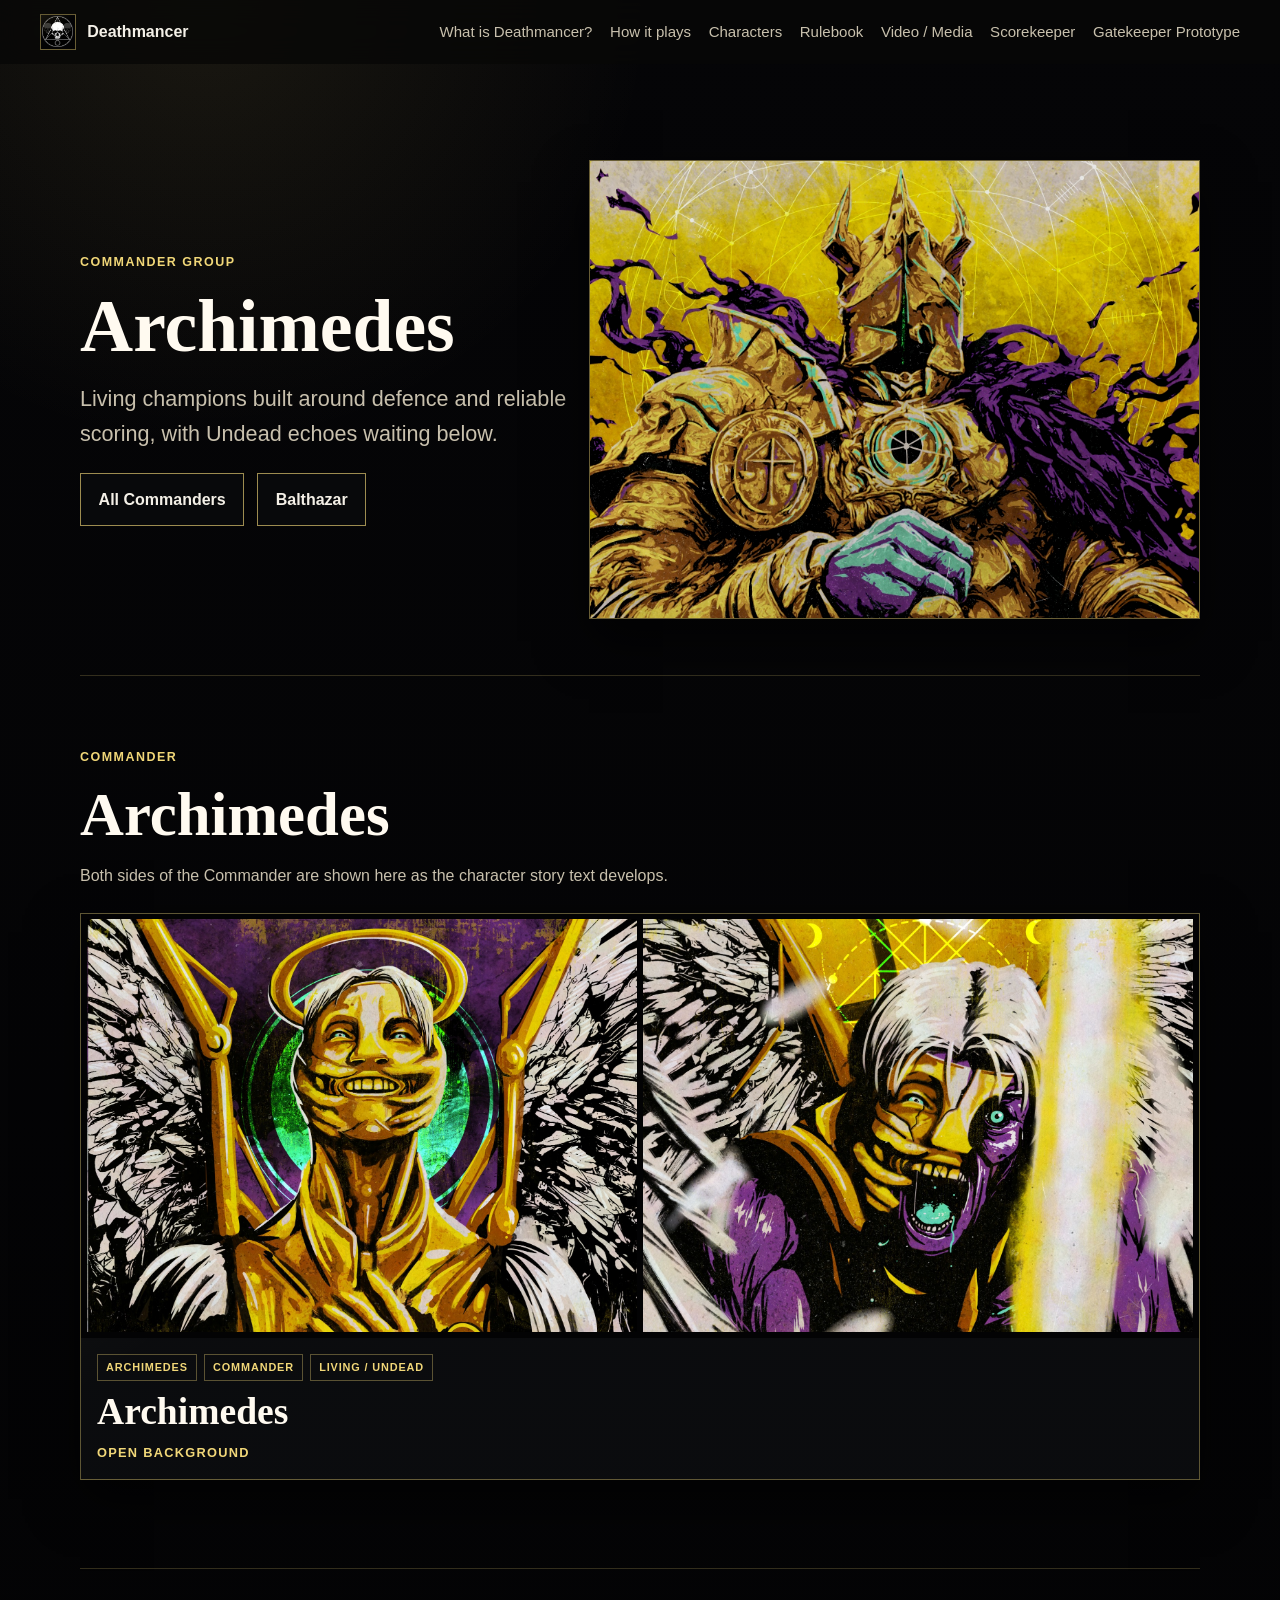
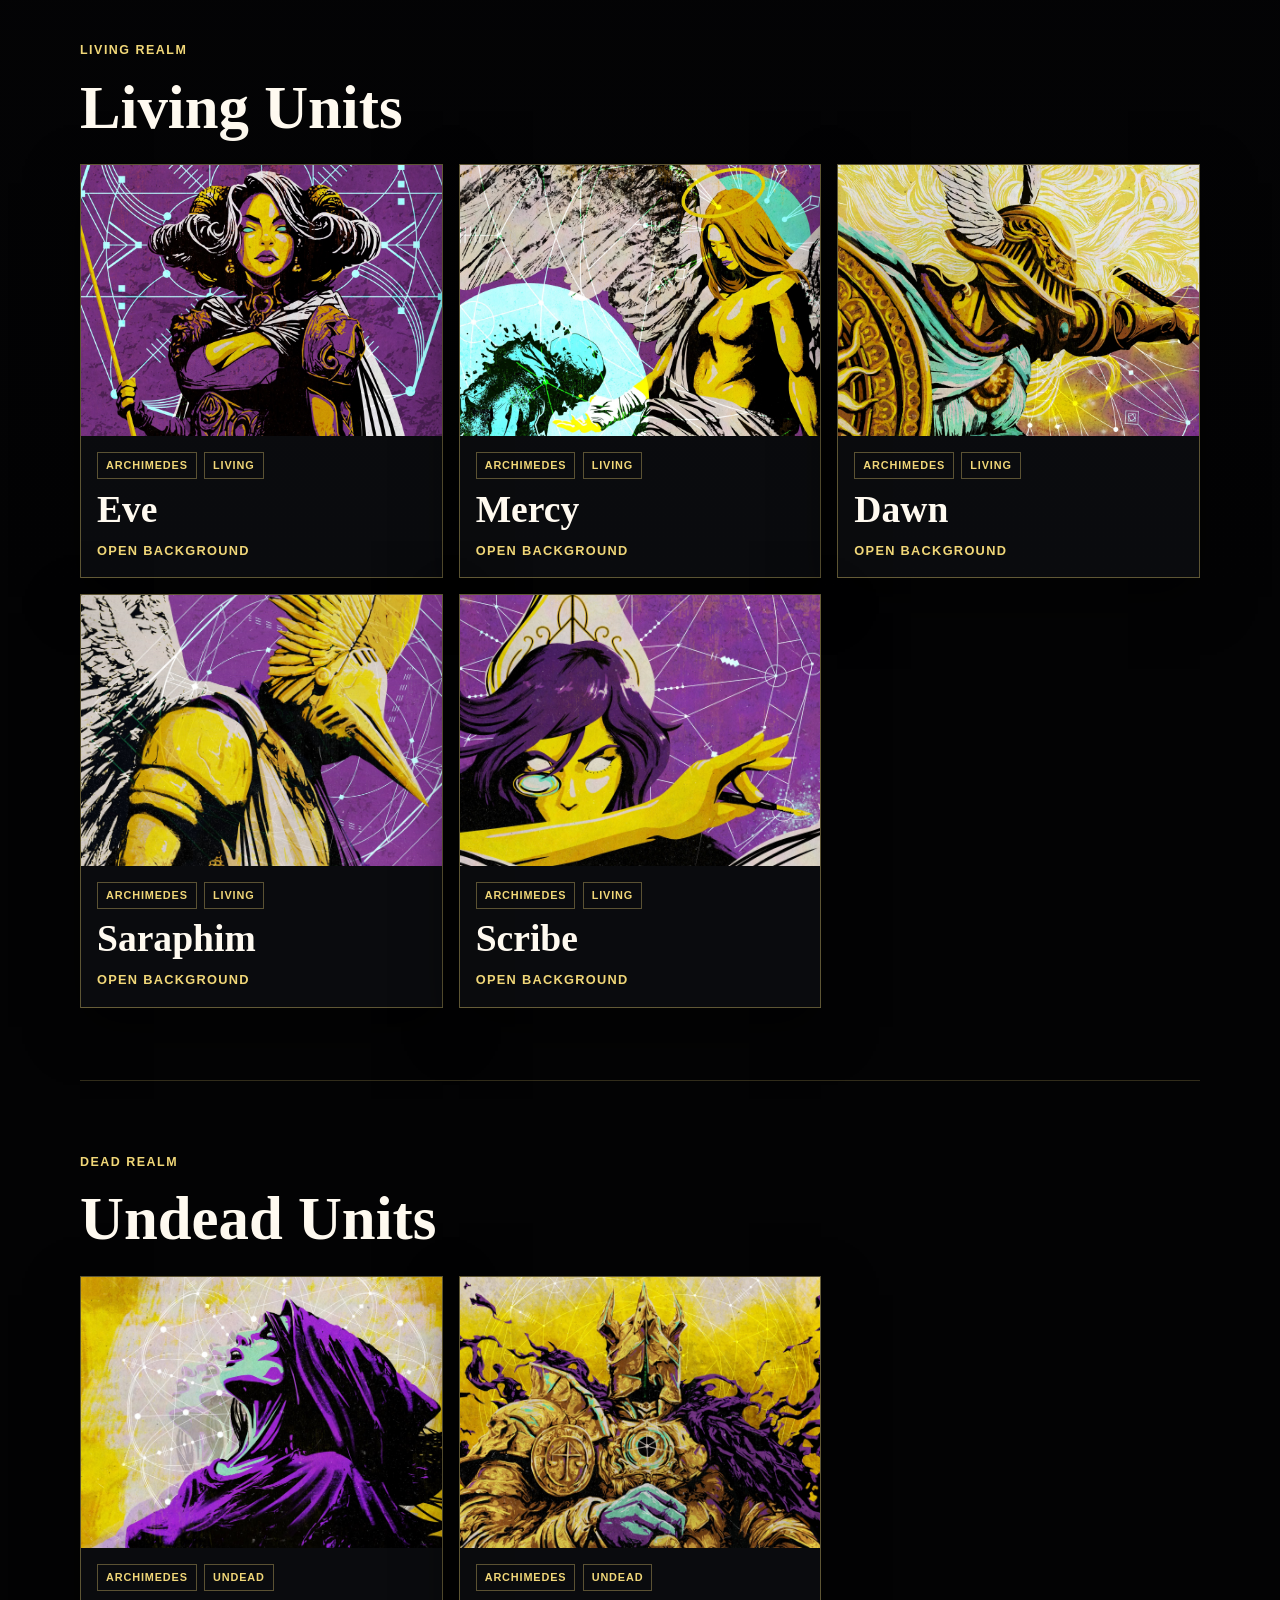
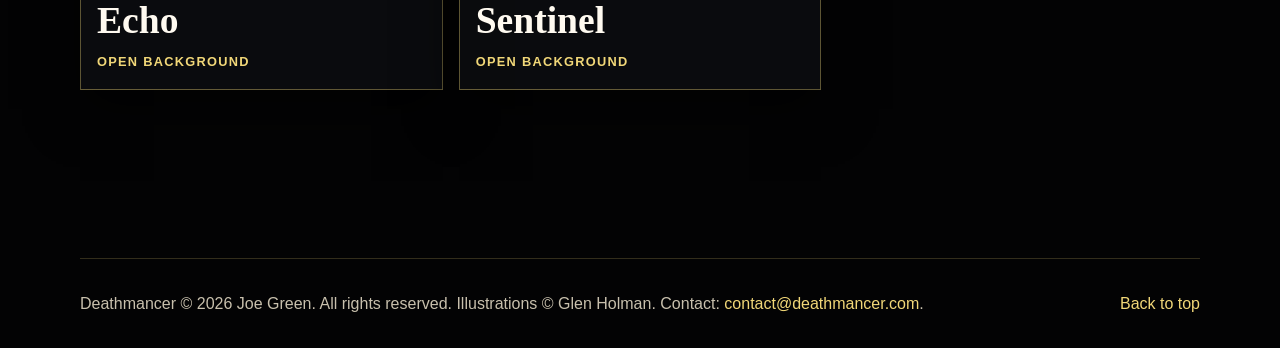
==== characters-archimedes.html @ be8bcae7 "Add v2 books media and character art" ====
<!DOCTYPE html>
<html lang="en">
<head>
  <meta charset="utf-8">
  <meta name="viewport" content="width=device-width, initial-scale=1">
  <meta
    name="description"
    content="Explore Deathmancer character artwork aligned to Archimedes, including Living and Undead units."
  >
  <title>Archimedes Characters | Deathmancer</title>
  <link rel="canonical" href="https://deathmancer.com/characters-archimedes.html">
  <link rel="icon" type="image/png" href="./assets/images/logo-icon-dark.png">
  <link rel="apple-touch-icon" href="./assets/images/logo-icon-dark.png">
  <link rel="manifest" href="./site.webmanifest">
  <meta property="og:site_name" content="Deathmancer">
  <meta property="og:title" content="Archimedes Characters | Deathmancer">
  <meta
    property="og:description"
    content="Living and Undead units aligned to Archimedes in Deathmancer."
  >
  <meta property="og:image" content="https://deathmancer.com/assets/images/characters/archimedes-living.jpg">
  <meta property="og:image:alt" content="Archimedes Living Commander artwork for Deathmancer.">
  <meta property="og:type" content="website">
  <meta property="og:url" content="https://deathmancer.com/characters-archimedes.html">
  <meta name="twitter:card" content="summary_large_image">
  <meta name="twitter:title" content="Archimedes Characters | Deathmancer">
  <meta
    name="twitter:description"
    content="Living and Undead units aligned to Archimedes in Deathmancer."
  >
  <meta name="twitter:image" content="https://deathmancer.com/assets/images/characters/archimedes-living.jpg">
  <link rel="stylesheet" href="./styles.css">
</head>
<body class="characters-page">
  <header class="site-header" data-header>
    <a class="brand" href="./index.html" aria-label="Deathmancer home">
      <span class="brand-mark" aria-hidden="true">D</span>
      <span>Deathmancer</span>
    </a>

    <button class="nav-toggle" type="button" aria-expanded="false" aria-controls="site-nav" data-nav-toggle>
      <span></span>
      <span></span>
      <span></span>
      <span class="sr-only">Toggle navigation</span>
    </button>

    <nav class="site-nav" id="site-nav" data-nav>
      <a href="./index.html#what">What is Deathmancer?</a>
      <a href="./index.html#play">How it plays</a>
      <a href="./characters.html">Characters</a>
      <a href="./index.html#rulebook">Rulebook</a>
      <a href="./how-to-play.html">Video / Media</a>
      <a href="./scorekeeper.html">Scorekeeper</a>
      <a href="./gatekeeper.html">Gatekeeper Prototype</a>
    </nav>
  </header>

  <main class="character-page" id="top">
    <section class="character-page-hero">
      <div>
        <p class="eyebrow">Commander Group</p>
        <h1>Archimedes</h1>
        <p class="hero__lede">
          Living champions built around defence and reliable scoring, with Undead echoes waiting below.
        </p>
        <div class="hero__actions">
          <a class="button button--ghost" href="./characters.html">All Commanders</a>
          <a class="button button--ghost" href="./characters-balthazar.html">Balthazar</a>
        </div>
      </div>
      <figure class="character-page-hero__media">
        <video
          src="./assets/video/sentinel-video.mp4"
          poster="./assets/images/characters/sentinel.jpg"
          autoplay
          muted
          loop
          playsinline
          aria-label="Animated Sentinel artwork."
        ></video>
      </figure>
    </section>

    <section class="character-commander" aria-labelledby="archimedes-commander-title">
      <div class="section__heading">
        <p class="eyebrow">Commander</p>
        <h2 id="archimedes-commander-title">Archimedes</h2>
        <p>Both sides of the Commander are shown here as the character story text develops.</p>
      </div>
      <button class="character-card character-card--button character-card--commander" type="button" data-character-modal data-name="Archimedes - The Virtuous / The Fallen Virtuous" data-commander="Archimedes" data-type="Commander / Living / Undead" data-unit="Archangel of the Gates / Fallen Archangel / Spirit of Last Light" data-known="Living: Steady scoring, disciplined leadership and righteous persistence. Undead: A diminished commander whose purpose continues after death." data-history="*Living:* Archimedes is not virtuous because the world is so. He is virtuous because there is great strength in his compassion, and the alternative is continually tested by the sinners and the damned. Among the high orders he is named Archangel not merely as rank, but as an office: the one sent where heaven's command must be obeyed. He stands at the Gates, the contested threshold between the Living and the Dead Realms, holding back the doctrine Balthazar has made fashionable among the dead: that every spent life can be returned in glory. To Archimedes, a life protected is not sentiment; it is strategy. A soul that remains standing can ascend to greater heights. His strength is not explosive. It accumulates through discipline, loyalty and endurance. That is why his subjects obey him resolutely. Where Balthazar conquers minds by promising that death makes power permanent, Archimedes offers something more difficult: the obligation to remain alive long enough for goodness to matter.&#10;&#10;*Undead:* Archimedes' fall is not corruption. It is evidence. When his body is taken, the office remains. What rises as the Fallen Virtuous is the remnant of faith after the commander has been broken: the last light of an extinguished Archangel still refusing to become Balthazar's conquest. His undead form is weaker, but just as troubling to Hell's forces. Balthazar teaches that death converts all things into material for the grave. Archimedes answers by dying and remaining obedient to his Lord. The undead under his command are not property, fuel or ornament. They are duty that has survived the corporeal. In the lore of his Order, his fall begins the Last Virtue: the belief that sanctity is not destroyed by loss, only stripped of its brilliance. When Archimedes stands in the Dead Realm, Heaven has not yet lost and Hell's forces will forever lie in wait." data-closing="" data-image="./assets/images/characters/archimedes-living.jpg">
        <span class="character-card__duo">
          <img src="./assets/images/characters/archimedes-living.jpg" alt="Archimedes Living Commander artwork for Deathmancer.">
          <img src="./assets/images/characters/archimedes-undead.jpg" alt="Archimedes Undead Commander artwork for Deathmancer.">
        </span>
        <span class="character-card__body">
          <span class="character-card__meta"><span>Archimedes</span><span>Commander</span><span>Living / Undead</span></span>
          <strong>Archimedes</strong>
          <span class="character-card__action">Open background</span>
        </span>
      </button>
    </section>

    <section class="character-commander" aria-labelledby="archimedes-living-title">
      <div class="section__heading">
        <p class="eyebrow">Living Realm</p>
        <h2 id="archimedes-living-title">Living Units</h2>
      </div>
      <div class="character-grid">
        <button class="character-card character-card--button" type="button" data-character-modal data-name="Eve, Hardened Maiden" data-commander="Archimedes" data-type="Living" data-unit="Champion Saint of Heaven's Forces" data-known="Reliable high attack; holy pressure without dependence on a condition." data-history="The title Hardened Maiden is often misunderstood by those outside of Heaven&#x27;s Order. It does not mean untouched by suffering. It means suffering has not successfully claimed ownership of her and never will. Before Heaven, Eve was a simple and courageous woman, born to a time before the respect of the fairer sex was a given. In that time, she spent countless years protecting young girls from all manners of harm, offering them a life in silence, whilst defending others from similar fates. Now as the Champion of Heaven&#x27;s forces, she has again seen prayers unanswered; good Souls slain and promises buried beneath evil actions. In all this, her faith has survived and is rewarded in kind. She carries no elaborate miracle into battle dissimilar to many of her holy allies. She is simply armed and unbroken. Her strength is as resolute as her faith in the goodness of all Souls. She was granted the title of Silent Saint, as she works in the background without desire or wavering in her duties." data-closing="" data-image="./assets/images/characters/eve.jpg">
          <img src="./assets/images/characters/eve.jpg" alt="Eve character artwork for Deathmancer.">
          <span class="character-card__body">
            <span class="character-card__meta"><span>Archimedes</span><span>Living</span></span>
            <strong>Eve</strong>
            <span class="character-card__action">Open background</span>
          </span>
        </button>

        <button class="character-card character-card--button" type="button" data-character-modal data-name="Mercy, The Last Hand" data-commander="Archimedes" data-type="Living" data-unit="Angel of Final Intervention" data-known="Healing a wounded ally at the moment collapse seems certain." data-history="Mercy is the hand placed between a soul and the consequence that would end it: not pardon, but intervention. She exists for the moment after courage has been exhausted, before the body gives way. Among Archimedes&#x27; angels she is revered, because Mercy arrives to make suffering meaningful and to make survival possible. Yet her gift is also a burden. A hero restored by Mercy may be the reason the line holds and so they must persist, but without having erased the wound. She leaves the memory of it. In Balthazar&#x27;s theology, injured things are opportunities. In Mercy&#x27;s hands, they are responsibilities returned to the Living." data-closing="" data-image="./assets/images/characters/mercy.jpg">
          <img src="./assets/images/characters/mercy.jpg" alt="Mercy character artwork for Deathmancer.">
          <span class="character-card__body">
            <span class="character-card__meta"><span>Archimedes</span><span>Living</span></span>
            <strong>Mercy</strong>
            <span class="character-card__action">Open background</span>
          </span>
        </button>

        <button class="character-card character-card--button" type="button" data-character-modal data-name="Dawn, Merciful Light" data-commander="Archimedes" data-type="Living" data-unit="Angel of Communal Renewal" data-known="Healing the Living Realm broadly rather than saving one soul alone." data-history="Dawn is what arrives after a night that expected to become law. She does not heal like Mercy. Mercy reaches for the individual at the edge of death; Dawn restores the field, the formation, the community of the living. Her light spreads across the wounded rather than choosing the most dramatic injury. That makes her quiet, but essential. Armies do not survive by miracles alone. They survive because many small wounds are prevented from becoming a single collapse. Against Balthazar's host, Dawn is most hated when Wailer has already rung. The cry wounds all, and Dawn answers all. It is not theatrical. It is organisational grace: the repair of a line before panic can make it doctrine. Dawn's mercy is broad enough to look ordinary, which is why Hell resents it. Ordinary repair is how the Living Realm refuses to become a graveyard." data-closing="" data-image="./assets/images/characters/dawn.jpg">
          <img src="./assets/images/characters/dawn.jpg" alt="Dawn character artwork for Deathmancer.">
          <span class="character-card__body">
            <span class="character-card__meta"><span>Archimedes</span><span>Living</span></span>
            <strong>Dawn</strong>
            <span class="character-card__action">Open background</span>
          </span>
        </button>

        <button class="character-card character-card--button" type="button" data-character-modal data-name="Saraphim, The Guard" data-commander="Archimedes" data-type="Living" data-unit="Seraphic Gate Guard" data-known="High Soul and sturdy defence; silence and vigilance." data-history="Saraphim has always been of the opinion that speech would be a waste of his time and strength. For that reason, he chooses to be mute and is often therefore misunderstood as threatening. He is a Seraphim Guard stationed where the Living Realm is most likely to break. His silence is however not emptiness. It is discipline. The Gates do not argue with those who assault it. By his appointment, they remain closed to all those the Gatekeeper deems unworthy. His high constitution makes him nigh impossible to remove. Saraphim is the embodiment of defense and dominating size. His presence tells the enemy that entry will not be granted irrespective of how loudly they arrive. In the Silent Saints, he is the stillness that unsettles the Hellish forces most - who are typically &#x27;noisy&#x27;. Saraphim offers refusal without drama." data-closing="" data-image="./assets/images/characters/saraphim.jpg">
          <img src="./assets/images/characters/saraphim.jpg" alt="Saraphim character artwork for Deathmancer.">
          <span class="character-card__body">
            <span class="character-card__meta"><span>Archimedes</span><span>Living</span></span>
            <strong>Saraphim</strong>
            <span class="character-card__action">Open background</span>
          </span>
        </button>

        <button class="character-card character-card--button" type="button" data-character-modal data-name="Scribe, Record Keeper" data-commander="Archimedes" data-type="Living" data-unit="Angelic Archivist" data-known="Card draw has never proven to be bad thing. She draws the answers needed to see the win." data-history="Scribe records more than the past. She records all possible futures. In the court of Archimedes, memory and prophecy share a desk, and Scribe is entrusted with both. She writes the names of the Living before they are lost, the sins of the dead before they are excused and the unchosen paths before fear closes them. Her book is not a history, it is an anthology against inevitability. Belial seeks such things with desire and contempt, as he discards those of no use to him. Scribe sees the good in all things, as she creates a new opportunity for each future. When she enters the Living Realm, she does not win by any force. She draws the right strategy for Archimedes, keeping one step ahead of the Hellish forces." data-closing="" data-image="./assets/images/characters/scribe.jpg">
          <img src="./assets/images/characters/scribe.jpg" alt="Scribe character artwork for Deathmancer.">
          <span class="character-card__body">
            <span class="character-card__meta"><span>Archimedes</span><span>Living</span></span>
            <strong>Scribe</strong>
            <span class="character-card__action">Open background</span>
          </span>
        </button>
      </div>
    </section>

    <section class="character-commander" aria-labelledby="archimedes-undead-title">
      <div class="section__heading">
        <p class="eyebrow">Dead Realm</p>
        <h2 id="archimedes-undead-title">Undead Units</h2>
      </div>
      <div class="character-grid">
        <button class="character-card character-card--button" type="button" data-character-modal data-name="Echo, Spirit of Realms" data-commander="Archimedes" data-type="Undead" data-unit="Spirit of Reflection" data-known="Copying *any* Undead ability in play (any number of times...)." data-history="Echo is the memory left behind when power has spoken. It belongs neither wholly to the Living Realm nor the Dead. Instead, it occupies the threshold where actions leave imprints: a judgement made, a wound opened, a demon summoned, a grace invoked. Echo does not originate power. It remembers it accurately enough to make it happen again. That makes it dangerous in a way Hell dislikes. Balthazar&#x27;s strongest tools can become part of Archimedes&#x27; answer. A demonic ability, once revealed, is no longer owned entirely by the demon who used it. The world has heard it. The realms have recorded it. Echo can call it back. In the Order, Echo is treated with reverence and caution. Memory is sacred, but it is not safe." data-closing="" data-image="./assets/images/characters/echo.jpg">
          <img src="./assets/images/characters/echo.jpg" alt="Echo character artwork for Deathmancer.">
          <span class="character-card__body">
            <span class="character-card__meta"><span>Archimedes</span><span>Undead</span></span>
            <strong>Echo</strong>
            <span class="character-card__action">Open background</span>
          </span>
        </button>

        <button class="character-card character-card--button" type="button" data-character-modal data-name="Sentinel, Watchful Diviner" data-commander="Archimedes" data-type="Undead" data-unit="Guardian Spirit of Foresight" data-known="Repeatable prevention of major damage can allow Archimedes to maintain his tempo." data-history="Sentinel is always the first of Archimedes&#x27; Undead forces to answer. He is not raised. He reports. Sentinel was a guardian in life and remains one in death, bound by honour as he foretells that which is yet to come. He will forever act in defiance of that which he sees as dishonourable. His protection is decisive. In Archimedes&#x27; Order, a single preserved life can hold the line and protect his healers such as Dawn before she restores the field at large. He is most commonly keeping Lumina, his friend in the afterlife, standing long enough to strike with deadly precision. Sentinel proves that duty can survive exploitation by Hell&#x27;s forces." data-closing="" data-image="./assets/images/characters/sentinel.jpg">
          <img src="./assets/images/characters/sentinel.jpg" alt="Sentinel character artwork for Deathmancer.">
          <span class="character-card__body">
            <span class="character-card__meta"><span>Archimedes</span><span>Undead</span></span>
            <strong>Sentinel</strong>
            <span class="character-card__action">Open background</span>
          </span>
        </button>
      </div>
    </section>
  </main>

  <dialog class="character-modal" data-character-dialog aria-labelledby="character-dialog-title">
    <button class="character-modal__close" type="button" aria-label="Close character background" data-character-close>&times;</button>
    <div class="character-modal__layout">
      <img data-character-image src="./assets/images/card-placeholder-living.svg" alt="">
      <div class="character-modal__copy">
        <div class="character-card__meta">
          <span data-character-commander></span>
          <span data-character-type></span>
        </div>
        <h2 id="character-dialog-title" data-character-title></h2>
        <div class="character-modal__unit" data-character-unit-panel>
          <span>Unit Role</span>
          <p data-character-unit></p>
        </div>
        <p><strong>Known for:</strong> <span data-character-known></span></p>
        <p><strong>History:</strong></p>
        <p data-character-history></p>
        <p data-character-closing></p>
      </div>
    </div>
  </dialog>

  <footer class="site-footer">
    <p>Deathmancer &copy; 2026 Joe Green. All rights reserved. Illustrations &copy; Glen Holman. Contact: <a href="mailto:contact@deathmancer.com">contact@deathmancer.com</a>.</p>
    <a href="#top">Back to top</a>
  </footer>

  <script src="./script.js"></script>
</body>
</html>
---- styles.css ----
:root {
  --bg: #030304;
  --bg-soft: #08090b;
  --panel: #0c0d10;
  --panel-strong: #121317;
  --text: #f4f0e7;
  --muted: #c8c0ad;
  --faint: #898270;
  --gold: #d4ad45;
  --gold-bright: #f1d778;
  --line: rgba(241, 215, 120, 0.42);
  --shadow: rgba(0, 0, 0, 0.62);
  --max-width: 1120px;
}

* {
  box-sizing: border-box;
}

html {
  scroll-behavior: smooth;
}

body {
  margin: 0;
  background:
    radial-gradient(circle at 16% 0%, rgba(241, 215, 120, 0.09), transparent 28rem),
    linear-gradient(180deg, #050507 0%, var(--bg) 62%);
  color: var(--text);
  font-family: "Segoe UI", Roboto, Arial, sans-serif;
  line-height: 1.6;
}

body.nav-open {
  overflow: hidden;
}

img {
  display: block;
  max-width: 100%;
}

a {
  color: inherit;
}

code {
  color: var(--gold-bright);
}

.sr-only {
  position: absolute;
  width: 1px;
  height: 1px;
  padding: 0;
  margin: -1px;
  overflow: hidden;
  clip: rect(0, 0, 0, 0);
  white-space: nowrap;
  border: 0;
}

.site-header {
  position: sticky;
  top: 0;
  z-index: 20;
  display: flex;
  align-items: center;
  justify-content: space-between;
  gap: 1rem;
  padding: 0.85rem clamp(1rem, 4vw, 2.5rem);
  border-bottom: 1px solid transparent;
  background: rgba(8, 8, 7, 0.82);
  backdrop-filter: blur(14px);
  transition: border-color 180ms ease, background-color 180ms ease;
}

.site-header.is-scrolled {
  border-bottom-color: rgba(241, 215, 120, 0.24);
  background: rgba(8, 8, 7, 0.95);
}

.brand {
  display: inline-flex;
  align-items: center;
  gap: 0.7rem;
  color: var(--text);
  font-weight: 700;
  letter-spacing: 0;
  text-decoration: none;
}

.brand-mark {
  display: grid;
  width: 2.25rem;
  height: 2.25rem;
  place-items: center;
  border: 1px solid var(--line);
  background:
    linear-gradient(145deg, rgba(241, 215, 120, 0.08), transparent 44%),
    #030304 url("./assets/images/logo-icon-dark.png") center / 92% no-repeat;
  color: var(--gold-bright);
  font-family: Georgia, serif;
  font-size: 0;
}

.nav-toggle {
  display: inline-grid;
  width: 2.75rem;
  height: 2.75rem;
  place-content: center;
  gap: 0.28rem;
  border: 1px solid var(--line);
  background: rgba(12, 13, 16, 0.94);
  color: var(--text);
  cursor: pointer;
}

.nav-toggle span:not(.sr-only) {
  display: block;
  width: 1.1rem;
  height: 2px;
  background: var(--gold-bright);
}

.site-nav {
  position: fixed;
  inset: 4.45rem 1rem auto;
  display: none;
  padding: 1rem;
  border: 1px solid var(--line);
  background: rgba(8, 9, 11, 0.98);
  box-shadow: 0 1.5rem 3rem var(--shadow);
}

.site-nav.is-open {
  display: grid;
}

.site-nav a {
  padding: 0.75rem 0;
  color: var(--muted);
  text-decoration: none;
}

.site-nav a:hover,
.site-nav a:focus-visible {
  color: var(--gold-bright);
}

.hero,
.section,
.site-footer {
  width: min(100% - 2rem, var(--max-width));
  margin-inline: auto;
}

.hero {
  display: grid;
  gap: 1.75rem;
  min-height: calc(100svh - 8rem);
  align-items: center;
  padding: clamp(2rem, 6vw, 4.5rem) 0 2rem;
}

.hero--feature {
  min-height: auto;
  align-items: start;
  justify-items: center;
  padding-top: clamp(1.2rem, 4vw, 3rem);
}

.hero__content {
  max-width: 43rem;
}

.hero--feature .hero__content {
  max-width: 48rem;
  margin-inline: auto;
  text-align: center;
}

.hero--feature .hero__actions {
  justify-content: center;
}

.hero--feature .stat-strip {
  margin-inline: auto;
}

.eyebrow {
  margin: 0 0 0.85rem;
  color: var(--gold-bright);
  font-size: 0.78rem;
  font-weight: 700;
  letter-spacing: 0.12em;
  text-transform: uppercase;
}

h1,
h2,
h3,
p {
  margin-top: 0;
}

h1,
h2,
h3 {
  color: #fffaf0;
  font-family: Georgia, "Times New Roman", serif;
  font-weight: 700;
  line-height: 1.08;
}

h1 {
  max-width: 43rem;
  margin-bottom: 1rem;
  font-size: clamp(2.55rem, 8vw, 4.6rem);
}

h2 {
  margin-bottom: 1rem;
  font-size: clamp(2rem, 9vw, 3.8rem);
}

h3 {
  margin-bottom: 0.55rem;
  font-size: 1.35rem;
}

p {
  color: var(--muted);
}

.hero__lede {
  max-width: 42rem;
  font-size: clamp(1.08rem, 3vw, 1.35rem);
}

.hero__actions,
.rulebook,
.scorekeeper-callout {
  display: flex;
  flex-wrap: wrap;
  gap: 0.8rem;
  align-items: center;
}

.button {
  appearance: none;
  display: inline-flex;
  min-height: 3rem;
  align-items: center;
  justify-content: center;
  padding: 0.8rem 1.1rem;
  border: 1px solid var(--line);
  background: rgba(3, 3, 4, 0.94);
  color: var(--text);
  cursor: pointer;
  font-weight: 700;
  text-decoration: none;
  transition: border-color 180ms ease, background-color 180ms ease, color 180ms ease;
}

.button--primary {
  border-color: rgba(241, 215, 120, 0.86);
  background: var(--gold);
  color: #050506;
}

.button--primary:hover,
.button--primary:focus-visible {
  background: var(--gold-bright);
}

.button--ghost:hover,
.button--ghost:focus-visible {
  border-color: var(--gold-bright);
  background: rgba(241, 215, 120, 0.12);
  color: var(--gold-bright);
}

.button--ghost {
  border-color: rgba(241, 215, 120, 0.64);
  background: #08090b;
  color: #f4f0e7;
}

.button:disabled {
  border-color: rgba(200, 192, 173, 0.28);
  background: rgba(12, 13, 16, 0.55);
  color: rgba(200, 192, 173, 0.48);
  cursor: not-allowed;
}

.hero__art {
  position: relative;
  overflow: hidden;
  border: 1px solid var(--line);
  background: #050506;
  box-shadow: 0 1.5rem 4rem var(--shadow);
}

.hero__art img,
.hero__art video {
  width: 100%;
  min-height: 18rem;
  max-height: 24rem;
  object-fit: cover;
}

.hero__art img {
  filter: grayscale(0.42) saturate(0.52) contrast(1.18) brightness(0.5);
}

.hero__art video {
  display: block;
  filter: saturate(0.96) contrast(1.04) brightness(0.92);
}

.hero__art--feature {
  width: 100%;
  max-width: 58rem;
  margin-inline: auto;
}

.hero__art--feature img {
  min-height: 17rem;
  max-height: 34rem;
  aspect-ratio: 16 / 9;
  object-position: center center;
  filter: none;
}

.hero__art::after {
  position: absolute;
  inset: 0;
  content: "";
  background:
    linear-gradient(90deg, rgba(3, 3, 4, 0.36), transparent 48%),
    linear-gradient(0deg, rgba(3, 3, 4, 0.78), transparent 50%);
  pointer-events: none;
}

.hero__art--feature::after {
  background:
    linear-gradient(0deg, rgba(3, 3, 4, 0.34), transparent 48%),
    linear-gradient(90deg, rgba(3, 3, 4, 0.24), transparent 48%);
}

.hero__art figcaption {
  position: absolute;
  right: 1rem;
  bottom: 0.8rem;
  z-index: 1;
  margin: 0;
  color: var(--gold-bright);
  font-size: 0.78rem;
  font-weight: 800;
  letter-spacing: 0.12em;
  text-transform: uppercase;
}

.stat-strip {
  display: grid;
  grid-template-columns: repeat(3, minmax(0, 1fr));
  gap: 0.7rem;
  max-width: 34rem;
  margin: 1.35rem 0 0;
}

.stat-strip div {
  padding: 0.8rem;
  border: 1px solid rgba(241, 215, 120, 0.28);
  background: rgba(12, 13, 16, 0.72);
}

.stat-strip dt {
  color: var(--faint);
  font-size: 0.76rem;
  font-weight: 800;
  letter-spacing: 0.1em;
  text-transform: uppercase;
}

.stat-strip dd {
  margin: 0.2rem 0 0;
  color: var(--text);
  font-weight: 800;
}

.section {
  padding: clamp(3rem, 9vw, 6rem) 0;
  border-top: 1px solid rgba(241, 215, 120, 0.2);
}

.section__heading {
  max-width: 46rem;
  margin-bottom: 1.5rem;
}

.section--intro > p {
  max-width: 52rem;
  font-size: 1.12rem;
}

.feature-grid,
.gallery-grid {
  display: grid;
  gap: 1rem;
}

.feature-card,
.commander-list article,
.gallery-grid figure,
.video-card {
  border: 1px solid rgba(241, 215, 120, 0.28);
  background: rgba(12, 13, 16, 0.78);
}

.feature-card {
  padding: 1.25rem;
}

.feature-card__number {
  display: block;
  margin-bottom: 1.1rem;
  color: var(--gold-bright);
  font-size: 0.85rem;
  font-weight: 800;
}

.section--split {
  display: grid;
  gap: 1.25rem;
}

.commander-list {
  display: grid;
  gap: 0.75rem;
}

.commander-list article {
  padding: 1rem;
}

.commander-list p,
.feature-card p,
.gallery-grid figcaption {
  margin-bottom: 0;
}

.rulebook,
.scorekeeper-callout {
  justify-content: space-between;
  padding-block: clamp(2rem, 6vw, 3.5rem);
}

.rulebook > div,
.scorekeeper-callout > div {
  max-width: 42rem;
}

.rulebook__actions {
  display: flex;
  flex-wrap: wrap;
  gap: 0.8rem;
}

.gallery-grid figure {
  margin: 0;
  overflow: hidden;
}

.gallery-grid img {
  width: 100%;
  aspect-ratio: 4 / 3;
  object-fit: cover;
  background: #0f0e0c;
}

.gallery-grid__playmat img {
  object-fit: contain;
  padding: 0.5rem;
  background: #030304;
}

.gallery-grid figcaption {
  padding: 0.85rem 1rem 1rem;
  color: var(--muted);
  font-size: 0.95rem;
}

.characters-callout {
  display: grid;
  gap: 1.25rem;
}

.characters-callout__preview {
  display: grid;
  grid-template-columns: repeat(3, minmax(0, 1fr));
  gap: 0.55rem;
  border: 1px solid rgba(241, 215, 120, 0.28);
  background: rgba(12, 13, 16, 0.78);
  padding: 0.55rem;
}

.characters-callout__preview img {
  width: 100%;
  aspect-ratio: 4 / 3;
  object-fit: cover;
  filter: saturate(0.92) contrast(1.04);
}

.character-page {
  width: min(100% - 2rem, var(--max-width));
  margin-inline: auto;
  padding-block: clamp(3rem, 8vw, 6rem);
}

.character-hero {
  max-width: 48rem;
  margin-bottom: clamp(1.4rem, 4vw, 2.5rem);
}

.character-hero--wide {
  max-width: 58rem;
}

.commander-gateway {
  display: grid;
  gap: 1rem;
}

.commander-tile {
  display: grid;
  min-height: 20rem;
  overflow: hidden;
  align-content: end;
  gap: 0.55rem;
  padding: 1rem;
  border: 1px solid rgba(241, 215, 120, 0.42);
  background:
    linear-gradient(180deg, transparent 0%, rgba(3, 3, 4, 0.82) 62%),
    #08090b;
  box-shadow: 0 1.2rem 3rem var(--shadow);
  color: var(--text);
  isolation: isolate;
  position: relative;
  text-decoration: none;
  transition: border-color 180ms ease, transform 180ms ease;
}

.commander-tile:hover,
.commander-tile:focus-visible {
  border-color: var(--gold-bright);
  transform: translateY(-2px);
}

.commander-tile img {
  position: absolute;
  inset: 0;
  z-index: -1;
  width: 100%;
  height: 100%;
  object-fit: cover;
  filter: saturate(0.8) contrast(1.04) brightness(0.55);
  transition: filter 180ms ease, transform 180ms ease;
}

.commander-tile:hover img,
.commander-tile:focus-visible img {
  filter: saturate(1) contrast(1.06) brightness(0.68);
  transform: scale(1.02);
}

.commander-tile strong {
  color: #fffaf0;
  font-family: Georgia, "Times New Roman", serif;
  font-size: clamp(2rem, 8vw, 3.4rem);
  line-height: 1;
}

.commander-tile > span:last-child {
  max-width: 22rem;
  color: var(--muted);
  font-weight: 700;
}

.commander-tile--pending {
  background:
    linear-gradient(145deg, rgba(241, 215, 120, 0.08), transparent 46%),
    #08090b;
}

.commander-tile__mark {
  position: absolute;
  top: 1rem;
  right: 1rem;
  color: rgba(241, 215, 120, 0.18);
  font-family: Georgia, "Times New Roman", serif;
  font-size: clamp(4rem, 18vw, 8rem);
  font-weight: 700;
  line-height: 1;
}

.character-page-hero {
  display: grid;
  gap: 1.25rem;
  align-items: center;
  margin-bottom: clamp(1.8rem, 5vw, 3.5rem);
}

.character-page-hero__media {
  overflow: hidden;
  margin: 0;
  border: 1px solid rgba(241, 215, 120, 0.42);
  background: #050506;
  box-shadow: 0 1.4rem 3rem var(--shadow);
}

.character-page-hero__media img,
.character-page-hero__media video {
  width: 100%;
  aspect-ratio: 4 / 3;
  object-fit: cover;
}

.character-page-hero__media video {
  display: block;
  filter: saturate(0.98) contrast(1.06) brightness(0.9);
}

.character-page-hero__media--duo {
  display: grid;
  gap: 0.35rem;
  padding: 0.35rem;
}

.character-jump {
  position: sticky;
  top: 4.45rem;
  z-index: 10;
  display: flex;
  gap: 0.55rem;
  overflow-x: auto;
  margin-bottom: clamp(2rem, 6vw, 4rem);
  padding: 0.7rem;
  border: 1px solid rgba(241, 215, 120, 0.3);
  background: rgba(8, 9, 11, 0.94);
  box-shadow: 0 1rem 2.5rem rgba(0, 0, 0, 0.38);
  scrollbar-width: thin;
}

.character-jump a {
  flex: 0 0 auto;
  min-height: 2.5rem;
  display: inline-flex;
  align-items: center;
  justify-content: center;
  padding: 0.55rem 0.8rem;
  border: 1px solid rgba(241, 215, 120, 0.38);
  color: var(--muted);
  font-size: 0.78rem;
  font-weight: 800;
  text-decoration: none;
  text-transform: uppercase;
}

.character-jump a:hover,
.character-jump a:focus-visible {
  border-color: var(--gold-bright);
  color: var(--gold-bright);
}

.character-commander {
  scroll-margin-top: 8rem;
  padding-block: clamp(2.4rem, 7vw, 4.5rem);
  border-top: 1px solid rgba(241, 215, 120, 0.2);
}

.character-commander--empty {
  padding-bottom: clamp(1.8rem, 5vw, 3rem);
}

.character-grid {
  display: grid;
  gap: 1rem;
}

.character-card {
  scroll-margin-top: 9rem;
  display: grid;
  overflow: hidden;
  border: 1px solid rgba(241, 215, 120, 0.36);
  background:
    linear-gradient(145deg, rgba(241, 215, 120, 0.07), transparent 36%),
    rgba(12, 13, 16, 0.86);
  box-shadow: 0 1.2rem 3rem var(--shadow);
}

.character-card--button {
  width: 100%;
  padding: 0;
  color: inherit;
  cursor: pointer;
  font: inherit;
  text-align: left;
  transition: border-color 180ms ease, transform 180ms ease, background-color 180ms ease;
}

.character-card--button:hover,
.character-card--button:focus-visible {
  border-color: var(--gold-bright);
  background-color: rgba(18, 19, 23, 0.94);
  transform: translateY(-2px);
}

.character-card img {
  width: 100%;
  aspect-ratio: 4 / 3;
  object-fit: cover;
  background: #050506;
}

.character-card > div:not(.character-card__duo),
.character-card__body {
  display: grid;
  gap: 0.65rem;
  padding: 1rem;
}

.character-card h3,
.character-card strong {
  margin-bottom: 0;
  color: #fffaf0;
  font-family: Georgia, "Times New Roman", serif;
  font-size: clamp(1.65rem, 6vw, 2.35rem);
  line-height: 1.08;
}

.character-card p {
  margin-bottom: 0;
}

.character-card__meta {
  display: flex;
  flex-wrap: wrap;
  gap: 0.45rem;
}

.character-card__meta span {
  padding: 0.25rem 0.5rem;
  border: 1px solid rgba(241, 215, 120, 0.35);
  color: var(--gold-bright);
  font-size: 0.68rem;
  font-weight: 800;
  letter-spacing: 0.08em;
  text-transform: uppercase;
}

.character-card__action {
  color: var(--gold-bright);
  font-size: 0.8rem;
  font-weight: 800;
  letter-spacing: 0.1em;
  text-transform: uppercase;
}

.character-card--commander {
  margin-bottom: 1rem;
}

.character-card__duo {
  display: grid;
  gap: 0.35rem;
  padding: 0.35rem;
  background: #030304;
}

.character-modal {
  width: min(100% - 2rem, 58rem);
  max-height: min(88svh, 48rem);
  padding: 0;
  border: 1px solid rgba(241, 215, 120, 0.58);
  background: #08090b;
  color: var(--text);
  box-shadow: 0 2rem 5rem rgba(0, 0, 0, 0.82);
}

.character-modal::backdrop {
  background: rgba(0, 0, 0, 0.78);
  backdrop-filter: blur(8px);
}

.character-modal__close {
  position: absolute;
  top: 0.7rem;
  right: 0.7rem;
  z-index: 2;
  display: grid;
  width: 2.5rem;
  height: 2.5rem;
  place-items: center;
  border: 1px solid rgba(241, 215, 120, 0.5);
  background: rgba(3, 3, 4, 0.9);
  color: var(--gold-bright);
  cursor: pointer;
  font-size: 1.5rem;
  line-height: 1;
}

.character-modal__layout {
  display: grid;
  gap: 0;
}

.character-modal__layout > img {
  width: 100%;
  max-height: 22rem;
  object-fit: cover;
  background: #030304;
}

.character-modal__copy {
  display: grid;
  gap: 0.8rem;
  padding: clamp(1rem, 4vw, 1.5rem);
}

.character-modal__copy h2 {
  margin-bottom: 0;
  font-size: clamp(2rem, 7vw, 3.4rem);
}

.character-modal__copy p {
  margin-bottom: 0;
}

.character-modal__unit {
  display: grid;
  gap: 0.35rem;
  padding: 0.85rem;
  border: 1px solid rgba(241, 215, 120, 0.38);
  background:
    linear-gradient(145deg, rgba(241, 215, 120, 0.08), transparent 44%),
    rgba(3, 3, 4, 0.58);
}

.character-modal__unit span {
  color: var(--gold-bright);
  font-size: 0.7rem;
  font-weight: 800;
  letter-spacing: 0.1em;
  text-transform: uppercase;
}

.character-modal__unit p {
  color: var(--text);
  font-weight: 700;
}

.character-modal__copy strong {
  color: var(--gold-bright);
}

.timeline {
  display: grid;
  gap: 1rem;
  padding: 0;
  list-style: none;
}

.timeline li {
  display: grid;
  gap: 0.35rem;
  padding-left: 1rem;
  border-left: 2px solid var(--gold);
}

.timeline time {
  color: var(--gold-bright);
  font-weight: 800;
}

.timeline span {
  color: var(--muted);
}

.site-footer {
  display: flex;
  flex-wrap: wrap;
  justify-content: space-between;
  gap: 1rem;
  padding: 2rem 0;
  border-top: 1px solid rgba(241, 215, 120, 0.2);
}

.site-footer p {
  margin: 0;
}

.site-footer a {
  color: var(--gold-bright);
  text-decoration: none;
}

.scorekeeper-page {
  min-height: 100vh;
}

.scorekeeper-app {
  width: min(100% - 2rem, var(--max-width));
  display: grid;
  gap: clamp(1rem, 3vw, 1.5rem);
  margin-inline: auto;
  padding-block: clamp(3rem, 8vw, 6rem);
}

.scorekeeper-intro {
  max-width: 760px;
}

.match-panel,
.terrain-panel,
.player-card,
.notes-panel {
  border: 1px solid rgba(241, 215, 120, 0.52);
  background:
    linear-gradient(145deg, rgba(241, 215, 120, 0.08), transparent 34%),
    rgba(8, 9, 11, 0.9);
  box-shadow: 0 1.2rem 3rem var(--shadow);
}

.match-panel {
  display: grid;
  gap: 1rem;
  padding: clamp(1rem, 4vw, 1.35rem);
}

.match-panel strong,
.score-preview strong,
.player-card__header strong {
  display: block;
  color: var(--gold-bright);
  font-family: Georgia, "Times New Roman", serif;
  font-size: clamp(1.9rem, 8vw, 3.2rem);
  line-height: 1;
}

.match-panel p,
.terrain-panel p,
.notes-panel p {
  margin-bottom: 0;
}

.panel-label,
.player-card label span,
.control-field span,
.notes-panel label span,
.score-preview span {
  display: block;
  margin-bottom: 0.35rem;
  color: var(--muted);
  font-size: 0.74rem;
  font-weight: 800;
  letter-spacing: 0.12em;
  text-transform: uppercase;
}

.match-actions,
.player-actions {
  display: flex;
  flex-wrap: wrap;
  gap: 0.7rem;
}

.win-banner {
  grid-column: 1 / -1;
  padding: 1rem;
  border: 1px solid var(--gold-bright);
  background:
    linear-gradient(90deg, rgba(241, 215, 120, 0.22), rgba(241, 215, 120, 0.08)),
    #08090b;
  color: var(--gold-bright);
  font-family: Georgia, "Times New Roman", serif;
  font-size: clamp(1.35rem, 5vw, 2.1rem);
  font-weight: 800;
  line-height: 1.2;
  animation: victory-flash 900ms ease-in-out 2;
}

@keyframes victory-flash {
  0%,
  100% {
    box-shadow: 0 0 0 rgba(241, 215, 120, 0);
  }

  50% {
    box-shadow: 0 0 2rem rgba(241, 215, 120, 0.45);
  }
}

.terrain-panel,
.notes-panel {
  display: grid;
  gap: 1rem;
  padding: clamp(1rem, 4vw, 1.5rem);
}

.terrain-panel h2,
.notes-panel h2 {
  margin-bottom: 0.45rem;
}

.player-grid {
  display: grid;
  gap: 1rem;
}

.player-card {
  display: grid;
  gap: 1.1rem;
  padding: clamp(1rem, 4vw, 1.35rem);
}

.player-card.has-initiative {
  border-color: var(--gold-bright);
  box-shadow: 0 0 0 1px rgba(241, 215, 120, 0.26), 0 1.2rem 3rem var(--shadow);
}

.player-card__header {
  display: grid;
  gap: 1rem;
}

.score-preview {
  display: flex;
  align-items: end;
  justify-content: space-between;
  gap: 1rem;
  padding: 0.9rem;
  border: 1px solid rgba(241, 215, 120, 0.24);
  background: rgba(3, 3, 4, 0.72);
}

.score-preview strong {
  font-size: clamp(2.2rem, 12vw, 4rem);
}

.control-grid {
  display: grid;
  gap: 0.85rem;
}

.control-field {
  display: grid;
}

.player-card input,
.notes-panel textarea {
  width: 100%;
  border: 1px solid rgba(241, 215, 120, 0.45);
  border-radius: 0;
  background: rgba(3, 3, 4, 0.9);
  color: var(--text);
  font: inherit;
}

.player-card input {
  min-height: 3rem;
  padding: 0.65rem 0.75rem;
}

.player-card small {
  display: block;
  margin-top: 0.35rem;
  color: var(--faint);
  font-size: 0.78rem;
  line-height: 1.35;
}

.player-card input.is-pending {
  border-color: var(--gold-bright);
  background: rgba(241, 215, 120, 0.1);
}

.number-stepper {
  display: grid;
  grid-template-columns: 3rem minmax(0, 1fr) 3rem;
}

.number-stepper input {
  border-inline: 0;
  text-align: center;
}

.number-stepper button {
  min-height: 3rem;
  border: 1px solid rgba(241, 215, 120, 0.52);
  background: #08090b;
  color: var(--gold-bright);
  cursor: pointer;
  font: inherit;
  font-size: 1.25rem;
  font-weight: 800;
}

.number-stepper button:active,
.number-stepper button:focus-visible {
  background: rgba(241, 215, 120, 0.16);
  outline: 2px solid rgba(241, 215, 120, 0.2);
  outline-offset: 2px;
}

.player-card input:focus,
.notes-panel textarea:focus {
  border-color: var(--gold-bright);
  outline: 2px solid rgba(241, 215, 120, 0.18);
  outline-offset: 2px;
}

.notes-panel textarea {
  min-height: 9rem;
  padding: 0.8rem;
  resize: vertical;
}

.prototype-gate {
  width: min(100% - 2rem, 720px);
  min-height: calc(100vh - 4.5rem);
  display: grid;
  align-items: center;
  margin-inline: auto;
  padding-block: clamp(3rem, 8vw, 6rem);
}

.prototype-gate[hidden] {
  display: none;
}

.prototype-gate__panel {
  display: grid;
  gap: 1rem;
  padding: clamp(1rem, 5vw, 1.5rem);
  border: 1px solid var(--line);
  background: rgba(8, 9, 11, 0.9);
  box-shadow: 0 1.5rem 4rem var(--shadow);
}

.prototype-gate__panel h1 {
  margin-bottom: 0;
  font-size: clamp(2.4rem, 10vw, 4rem);
}

.prototype-gate__form {
  display: grid;
  gap: 0.65rem;
}

.prototype-gate__form label {
  color: var(--gold-bright);
  font-size: 0.78rem;
  font-weight: 800;
  letter-spacing: 0.1em;
  text-transform: uppercase;
}

.prototype-gate__controls {
  display: grid;
  gap: 0.7rem;
}

.prototype-gate__controls input {
  width: 100%;
  min-height: 3rem;
  padding: 0.75rem 0.85rem;
  border: 1px solid rgba(241, 215, 120, 0.45);
  background: rgba(18, 19, 23, 0.92);
  color: var(--text);
  font: inherit;
}

.prototype-gate__status {
  min-height: 1.5rem;
  margin: 0;
  color: var(--gold-bright);
}

.gatekeeper-page {
  min-height: 100vh;
  background:
    radial-gradient(circle at 12% 0%, rgba(42, 91, 102, 0.18), transparent 21rem),
    radial-gradient(circle at 90% 14%, rgba(89, 35, 71, 0.18), transparent 24rem),
    linear-gradient(180deg, #050506 0%, #030304 100%);
}

.game-shell {
  width: min(100% - 1rem, 920px);
  margin-inline: auto;
  padding: 0.75rem 0 2rem;
}

.game-topbar {
  position: sticky;
  top: 4.45rem;
  z-index: 12;
  display: grid;
  gap: 0.65rem;
  padding: 0.75rem;
  border: 1px solid rgba(241, 215, 120, 0.24);
  background: rgba(5, 5, 6, 0.9);
  box-shadow: 0 1rem 2.5rem rgba(0, 0, 0, 0.42);
  backdrop-filter: blur(14px);
}

.music-toggle {
  min-height: 2.6rem;
  border: 1px solid rgba(241, 215, 120, 0.35);
  background: rgba(18, 19, 23, 0.92);
  color: var(--muted);
  cursor: pointer;
  font: inherit;
  font-size: 0.78rem;
  font-weight: 800;
  letter-spacing: 0.08em;
  text-transform: uppercase;
}

.music-toggle.is-playing {
  border-color: rgba(135, 208, 196, 0.72);
  color: #dffcf6;
}

.resource-grid {
  display: grid;
  grid-template-columns: repeat(3, minmax(0, 1fr));
  gap: 0.5rem;
}

.resource-chip {
  min-width: 0;
  padding: 0.6rem 0.55rem;
  border: 1px solid rgba(241, 215, 120, 0.24);
  background: rgba(18, 19, 23, 0.78);
}

.resource-chip__label {
  display: block;
  overflow: hidden;
  color: var(--faint);
  font-size: 0.68rem;
  font-weight: 800;
  letter-spacing: 0.08em;
  text-overflow: ellipsis;
  text-transform: uppercase;
  white-space: nowrap;
}

.resource-chip strong {
  display: block;
  margin-top: 0.16rem;
  color: #fff8df;
  font-size: 1rem;
  line-height: 1.1;
}

.resource-chip.is-soul-gain {
  animation: soul-resource-glow 720ms ease;
}

.resource-chip.is-token-gain {
  animation: token-resource-clink 520ms ease;
}

.resource-chip.is-health-damage {
  animation: health-resource-hit 520ms ease;
}

.meter-block.is-gate-damage {
  animation: gate-resource-hit 620ms ease;
}

.meter-block {
  display: grid;
  gap: 0.35rem;
}

.meter-block__header {
  display: flex;
  align-items: center;
  justify-content: space-between;
  gap: 0.5rem;
  color: var(--muted);
  font-size: 0.74rem;
  font-weight: 800;
  letter-spacing: 0.06em;
  text-transform: uppercase;
}

.meter-block__header strong {
  color: var(--gold-bright);
  font-size: 0.76rem;
  text-align: center;
}

.stability-meter,
.alignment-meter {
  position: relative;
  height: 0.55rem;
  overflow: hidden;
  border: 1px solid rgba(241, 215, 120, 0.24);
  background: rgba(255, 255, 255, 0.06);
}

.stability-meter span {
  display: block;
  width: 0;
  height: 100%;
  background: linear-gradient(90deg, #9d313b, #d4c087 45%, #87d0c4);
  transition: width 220ms ease;
}

.alignment-meter {
  overflow: visible;
  background: linear-gradient(90deg, rgba(135, 208, 196, 0.78), rgba(212, 192, 135, 0.38), rgba(157, 49, 59, 0.82));
}

.alignment-meter span {
  position: absolute;
  top: 50%;
  left: 50%;
  width: 0.9rem;
  height: 0.9rem;
  border: 2px solid #fff8df;
  background: #030304;
  box-shadow: 0 0 0 3px rgba(3, 3, 4, 0.8);
  transform: translate(-50%, -50%);
  transition: left 220ms ease;
}

.story-stage {
  display: grid;
  gap: 0;
  margin-top: 0.85rem;
  border: 1px solid rgba(241, 215, 120, 0.24);
  background: rgba(8, 9, 11, 0.9);
  box-shadow: 0 1.5rem 4rem rgba(0, 0, 0, 0.48);
}

.story-art {
  position: relative;
  min-height: 12.5rem;
  overflow: hidden;
  background-color: #090a0c;
  background-position: center;
  background-size: cover;
}

.story-art::before {
  position: absolute;
  inset: 0;
  content: "";
  background:
    linear-gradient(180deg, rgba(5, 5, 6, 0.05), rgba(5, 5, 6, 0.88)),
    radial-gradient(circle at 50% 20%, rgba(241, 215, 120, 0.2), transparent 16rem);
}

.story-art__veil {
  position: absolute;
  inset: auto 0 0;
  height: 45%;
  background: linear-gradient(0deg, rgba(8, 9, 11, 0.96), transparent);
}

.story-art[data-scene-art="gate"] {
  background-image: url("./assets/images/gatekeeper-title.png");
  background-position: center top;
}

.story-art[data-scene-art="title"] {
  background-image: url("./assets/images/gatekeeper-title.png");
  background-position: center top;
}

.story-art[data-scene-art="gameover"] {
  background-image: url("./assets/images/gatekeeper-game-over.png");
  background-position: center top;
}

.story-art[data-scene-art="sebastien"] {
  background-image: url("./assets/images/gatekeeper-sebastien.png");
  background-position: center 18%;
}

.story-art[data-scene-art="queue"],
.story-art[data-scene-art="petitioners"] {
  background-image: url("./assets/images/gatekeeper-undead-queue.png");
  background-position: center 34%;
}

.story-art[data-scene-art="mara"] {
  background-image: url("./assets/images/gatekeeper-mara-vale.png");
  background-position: center 18%;
}

.story-art[data-scene-art="mara-son"] {
  background-image: url("./assets/images/gatekeeper-mara-son.png");
  background-position: center 42%;
}

.story-art[data-scene-art="edric"] {
  background-image: url("./assets/images/gatekeeper-lord-edric.png");
  background-position: center 18%;
}

.story-art[data-scene-art="edric-boy"] {
  background-image: url("./assets/images/gatekeeper-edric-boy.png");
  background-position: center 38%;
}

.story-art[data-scene-art="edric-transformed"] {
  background-image: url("./assets/images/gatekeeper-edric-transformed.png");
  background-position: center 24%;
}

.story-art[data-scene-art="mask-doll"] {
  background-image: url("./assets/images/gatekeeper-masked-doll.png");
  background-position: center 22%;
}

.story-art[data-scene-art="undead"] {
  background-image: url("./assets/images/grief.jpg");
}

.story-art[data-scene-art="undead"] {
  background-position: center 60%;
  filter: saturate(0.72) contrast(1.08);
}

.story-art[data-scene-art="title"]::before,
.story-art[data-scene-art="sebastien"]::before,
.story-art[data-scene-art="queue"]::before,
.story-art[data-scene-art="petitioners"]::before,
.story-art[data-scene-art="mara"]::before,
.story-art[data-scene-art="mara-son"]::before,
.story-art[data-scene-art="edric"]::before,
.story-art[data-scene-art="edric-boy"]::before,
.story-art[data-scene-art="edric-transformed"]::before,
.story-art[data-scene-art="mask-doll"]::before,
.story-art[data-scene-art="gameover"]::before {
  background:
    linear-gradient(180deg, rgba(5, 5, 6, 0), rgba(5, 5, 6, 0.48) 70%, rgba(5, 5, 6, 0.94)),
    radial-gradient(circle at 50% 16%, rgba(241, 215, 120, 0.12), transparent 18rem);
}

.story-panel {
  display: grid;
  gap: 1rem;
  padding: clamp(1rem, 4vw, 1.4rem);
}

.story-panel h1 {
  margin-bottom: 0;
  font-size: clamp(2rem, 10vw, 3rem);
}

.story-copy {
  display: grid;
  gap: 0.72rem;
}

.story-copy p {
  margin: 0;
  color: #d9d1be;
  font-size: 1rem;
  line-height: 1.55;
}

.roll-panel {
  display: grid;
  gap: 0.45rem;
  padding: 0.85rem;
  border: 1px solid rgba(135, 208, 196, 0.3);
  background: rgba(42, 91, 102, 0.14);
}

.roll-panel strong {
  color: #dffcf6;
  font-family: Georgia, "Times New Roman", serif;
  font-size: 1.05rem;
}

.roll-panel p {
  margin: 0;
  color: #d9d1be;
}

.roll-panel ul {
  display: flex;
  flex-wrap: wrap;
  gap: 0.4rem;
  margin: 0;
  padding: 0;
  list-style: none;
}

.roll-panel li {
  padding: 0.25rem 0.45rem;
  border: 1px solid rgba(241, 215, 120, 0.24);
  color: var(--gold-bright);
  font-size: 0.78rem;
  font-weight: 800;
}

.chapter-score {
  display: grid;
  gap: 1rem;
  padding: 1rem;
  border: 1px solid rgba(241, 215, 120, 0.52);
  background:
    linear-gradient(145deg, rgba(241, 215, 120, 0.09), transparent 46%),
    rgba(8, 9, 11, 0.94);
  box-shadow: inset 0 0 2.5rem rgba(241, 215, 120, 0.04);
}

.chapter-score[hidden] {
  display: none;
}

.chapter-score__breakdown {
  display: grid;
  align-content: center;
  gap: 0.55rem;
}

.chapter-score__breakdown h2 {
  margin: 0 0 0.25rem;
  font-size: 1.35rem;
}

.chapter-score__breakdown dl {
  display: grid;
  gap: 0.45rem;
  margin: 0;
}

.chapter-score__breakdown div {
  display: flex;
  align-items: baseline;
  justify-content: space-between;
  gap: 1rem;
  padding-bottom: 0.4rem;
  border-bottom: 1px solid rgba(241, 215, 120, 0.15);
}

.chapter-score__breakdown dt {
  color: var(--muted);
}

.chapter-score__breakdown dd {
  margin: 0;
  color: #fff8df;
  font-weight: 800;
  text-align: right;
}

.chapter-score__breakdown small {
  color: var(--faint);
  font-weight: 600;
}

.chapter-score__grade {
  display: grid;
  min-height: 12rem;
  place-content: center;
  justify-items: center;
  border-left: 0;
  border-top: 1px solid rgba(241, 215, 120, 0.3);
  color: var(--gold-bright);
  text-align: center;
}

.chapter-score__grade span {
  color: var(--muted);
  font-size: 0.72rem;
  font-weight: 800;
  letter-spacing: 0.12em;
  text-transform: uppercase;
}

.chapter-score__grade strong {
  color: #fff3ad;
  font-family: Georgia, "Times New Roman", serif;
  font-size: 7rem;
  line-height: 0.9;
  text-shadow:
    0 0 0.8rem rgba(241, 215, 120, 0.7),
    0 0 2.4rem rgba(212, 173, 69, 0.32);
}

.chapter-score__grade small {
  margin-top: 0.55rem;
  color: var(--gold-bright);
  font-weight: 800;
}

.story-panel.is-score-scene .choice-list {
  grid-template-columns: repeat(2, minmax(0, 1fr));
}

.story-panel.is-score-scene .game-actions {
  display: none;
}

.game-effect-flash {
  position: fixed;
  inset: 0;
  z-index: 60;
  pointer-events: none;
  opacity: 0;
}

.game-effect-flash.is-souls {
  animation: soul-screen-glow 720ms ease-out;
  background:
    radial-gradient(circle at 50% 45%, rgba(219, 255, 243, 0.38), transparent 28%),
    rgba(113, 230, 198, 0.12);
}

.game-effect-flash.is-tokens {
  animation: token-screen-glint 520ms ease-out;
  background:
    radial-gradient(circle at 50% 48%, rgba(255, 224, 126, 0.28), transparent 26%),
    rgba(212, 173, 69, 0.08);
}

.game-effect-flash.is-health {
  animation: health-screen-flash 520ms ease-out;
  background: rgba(169, 25, 38, 0.42);
}

.game-effect-flash.is-gate {
  animation: gate-screen-flash 620ms ease-out;
  background:
    repeating-linear-gradient(112deg, transparent 0 18%, rgba(197, 255, 247, 0.22) 18.5% 19%, transparent 19.5% 31%),
    rgba(48, 141, 152, 0.24);
}

@keyframes soul-screen-glow {
  0% { opacity: 0; }
  28% { opacity: 1; }
  100% { opacity: 0; }
}

@keyframes token-screen-glint {
  0% { opacity: 0; }
  35% { opacity: 0.86; }
  100% { opacity: 0; }
}

@keyframes health-screen-flash {
  0% { opacity: 0; }
  18% { opacity: 1; }
  34% { opacity: 0.18; }
  52% { opacity: 0.8; }
  100% { opacity: 0; }
}

@keyframes gate-screen-flash {
  0% { opacity: 0; }
  24% { opacity: 1; }
  45% { opacity: 0.24; }
  70% { opacity: 0.72; }
  100% { opacity: 0; }
}

@keyframes soul-resource-glow {
  0%, 100% { border-color: rgba(241, 215, 120, 0.24); box-shadow: none; }
  40% { border-color: rgba(153, 255, 225, 0.9); box-shadow: 0 0 1.2rem rgba(113, 230, 198, 0.42); }
}

@keyframes token-resource-clink {
  0%, 100% { transform: translateY(0); border-color: rgba(241, 215, 120, 0.24); }
  32% { transform: translateY(-2px); border-color: rgba(255, 224, 126, 0.9); }
  52% { transform: translateY(1px); }
}

@keyframes health-resource-hit {
  0%, 100% { transform: translateX(0); border-color: rgba(241, 215, 120, 0.24); }
  20% { transform: translateX(-3px); border-color: rgba(255, 91, 103, 0.92); }
  40% { transform: translateX(3px); }
  60% { transform: translateX(-2px); }
}

@keyframes gate-resource-hit {
  0%, 100% { transform: translateX(0); filter: none; }
  25% { transform: translateX(-2px); filter: brightness(1.6); }
  50% { transform: translateX(2px); }
  75% { transform: translateX(-1px); }
}

.choice-list {
  display: grid;
  gap: 0.65rem;
}

.choice-button,
.icon-button,
.dice-button {
  min-height: 3.25rem;
  border: 1px solid rgba(241, 215, 120, 0.35);
  background: rgba(18, 19, 23, 0.92);
  color: #fff8df;
  font: inherit;
  font-weight: 800;
  letter-spacing: 0;
  text-align: left;
  cursor: pointer;
  transition: border-color 160ms ease, background-color 160ms ease, color 160ms ease, transform 160ms ease;
}

.choice-button {
  width: 100%;
  padding: 0.9rem 0.95rem;
}

.choice-button:hover,
.choice-button:focus-visible,
.icon-button:hover,
.icon-button:focus-visible,
.dice-button:hover,
.dice-button:focus-visible {
  border-color: rgba(241, 215, 120, 0.86);
  background: rgba(36, 33, 28, 0.96);
  color: var(--gold-bright);
}

.choice-button:active,
.icon-button:active,
.dice-button:active {
  transform: translateY(1px);
}

.choice-button:disabled,
.icon-button:disabled,
.dice-button:disabled {
  border-color: rgba(255, 255, 255, 0.08);
  color: rgba(244, 240, 231, 0.42);
  cursor: not-allowed;
}

.game-actions {
  display: grid;
  grid-template-columns: minmax(0, 1.15fr) minmax(0, 0.85fr) minmax(0, 0.85fr);
  gap: 0.6rem;
}

.game-actions:not(.is-game-over) {
  grid-template-columns: minmax(5.75rem, 7.25rem) minmax(8rem, 1fr);
  align-items: center;
}

.game-actions:not(.is-game-over) .icon-button {
  min-height: 5.75rem;
}

.game-actions > [hidden] {
  display: none;
}

.icon-button,
.dice-button {
  display: inline-flex;
  align-items: center;
  justify-content: center;
  padding: 0.75rem;
  text-align: center;
}

.icon-button span {
  margin-left: 0.25rem;
}

.dice-button {
  width: 100%;
  max-width: 7.25rem;
  min-height: 5.75rem;
  aspect-ratio: 1 / 0.82;
  padding: 0.75rem;
  clip-path: polygon(50% 0, 88% 18%, 100% 55%, 72% 100%, 28% 100%, 0 55%, 12% 18%);
  color: rgba(244, 240, 231, 0.48);
  font-size: 0.78rem;
  line-height: 1.15;
}

.dice-button.is-available {
  border-color: rgba(241, 215, 120, 0.92);
  background:
    radial-gradient(circle at 50% 24%, rgba(241, 215, 120, 0.2), transparent 2.2rem),
    rgba(18, 19, 23, 0.96);
  color: var(--gold-bright);
  box-shadow: 0 0 1.2rem rgba(241, 215, 120, 0.18);
}

.video-page,
.video-hero {
  width: min(100% - 2rem, var(--max-width));
  margin-inline: auto;
}

.video-page {
  padding-block: clamp(3rem, 8vw, 6rem);
}

.video-hero {
  margin-bottom: clamp(2rem, 6vw, 4rem);
}

.video-grid {
  display: grid;
  gap: 1rem;
}

.video-card {
  display: grid;
  gap: 1rem;
  padding: 1rem;
}

.video-card--featured {
  grid-column: 1 / -1;
}

.video-card h2 {
  margin-bottom: 0;
  font-size: clamp(1.55rem, 5vw, 2.2rem);
}

.video-card p {
  margin-bottom: 0;
}

.video-card__frame {
  display: grid;
  min-height: 12rem;
  place-items: center;
  border: 1px solid rgba(241, 215, 120, 0.24);
  background:
    linear-gradient(145deg, rgba(241, 215, 120, 0.1), transparent 42%),
    #050506;
}

.video-card__media {
  overflow: hidden;
  border: 1px solid rgba(241, 215, 120, 0.32);
  background: #030304;
}

.video-card__media video {
  width: 100%;
  aspect-ratio: 16 / 9;
  object-fit: cover;
}

.video-card__frame span {
  color: var(--gold-bright);
  font-size: 0.85rem;
  font-weight: 800;
  letter-spacing: 0.12em;
  text-transform: uppercase;
}

@media (min-width: 680px) {
  .feature-grid,
  .gallery-grid,
  .video-grid,
  .character-grid,
  .commander-gateway {
    grid-template-columns: repeat(3, 1fr);
  }

  .commander-gateway {
    grid-template-columns: repeat(2, 1fr);
  }

  .character-card__duo {
    grid-template-columns: repeat(2, 1fr);
  }

  .character-modal__layout {
    grid-template-columns: minmax(16rem, 0.82fr) minmax(0, 1fr);
  }

  .character-modal__layout > img {
    height: 100%;
    max-height: none;
  }

  .player-grid {
    grid-template-columns: repeat(2, 1fr);
  }

  .control-grid {
    grid-template-columns: repeat(2, 1fr);
  }

  .section--split {
    grid-template-columns: minmax(0, 1fr) minmax(18rem, 0.78fr);
    align-items: start;
  }

  .game-shell {
    width: min(100% - 2rem, 1020px);
    padding-top: 1.25rem;
  }

  .game-topbar {
    grid-template-columns: minmax(20rem, 1fr) minmax(13rem, 0.55fr) minmax(13rem, 0.55fr) auto;
    align-items: center;
  }

  .story-stage {
    grid-template-columns: minmax(18rem, 0.82fr) minmax(0, 1fr);
  }

  .story-art {
    min-height: 42rem;
  }

  .chapter-score {
    grid-template-columns: minmax(0, 1.35fr) minmax(11rem, 0.65fr);
  }

  .chapter-score__grade {
    border-top: 0;
    border-left: 1px solid rgba(241, 215, 120, 0.3);
  }

  .prototype-gate__controls {
    grid-template-columns: minmax(0, 1fr) auto;
    align-items: stretch;
  }
}

@media (min-width: 840px) {
  .nav-toggle {
    display: none;
  }

  .site-nav {
    position: static;
    display: flex;
    align-items: center;
    gap: 1.1rem;
    padding: 0;
    border: 0;
    background: transparent;
    box-shadow: none;
  }

  .site-nav a {
    padding: 0;
    font-size: 0.94rem;
  }

  .hero {
    grid-template-columns: minmax(0, 1.05fr) minmax(18rem, 0.82fr);
    min-height: calc(100svh - 7.5rem);
  }

  .hero--feature {
    grid-template-columns: 1fr;
    min-height: auto;
  }

  .hero__art img,
  .hero__art video {
    max-height: none;
  }

  .hero__art--feature img {
    max-height: 34rem;
  }

  .character-page-hero {
    grid-template-columns: minmax(0, 0.8fr) minmax(18rem, 1fr);
  }

  .character-page-hero__media--duo {
    grid-template-columns: repeat(2, minmax(0, 1fr));
  }

  .characters-callout {
    grid-template-columns: minmax(0, 0.8fr) minmax(18rem, 1fr);
    align-items: center;
  }

  .characters-callout .button {
    justify-self: start;
  }

  .match-panel {
    grid-template-columns: repeat(3, 1fr);
    align-items: end;
  }

  .match-actions,
  .terrain-panel {
    grid-column: 1 / -1;
  }

  .terrain-panel {
    grid-template-columns: minmax(0, 1fr) auto;
    align-items: center;
  }

  .player-card__header {
    grid-template-columns: minmax(0, 1fr) auto;
    align-items: end;
  }
}

@media (max-width: 420px) {
  .button {
    width: 100%;
  }

  .hero__art--feature img {
    min-height: 13.5rem;
    object-position: center center;
  }

  .story-panel.is-score-scene .choice-list {
    grid-template-columns: 1fr;
  }
}

@media (prefers-reduced-motion: reduce) {
  .game-effect-flash,
  .resource-chip,
  .meter-block {
    animation-duration: 1ms !important;
    animation-iteration-count: 1 !important;
  }
}
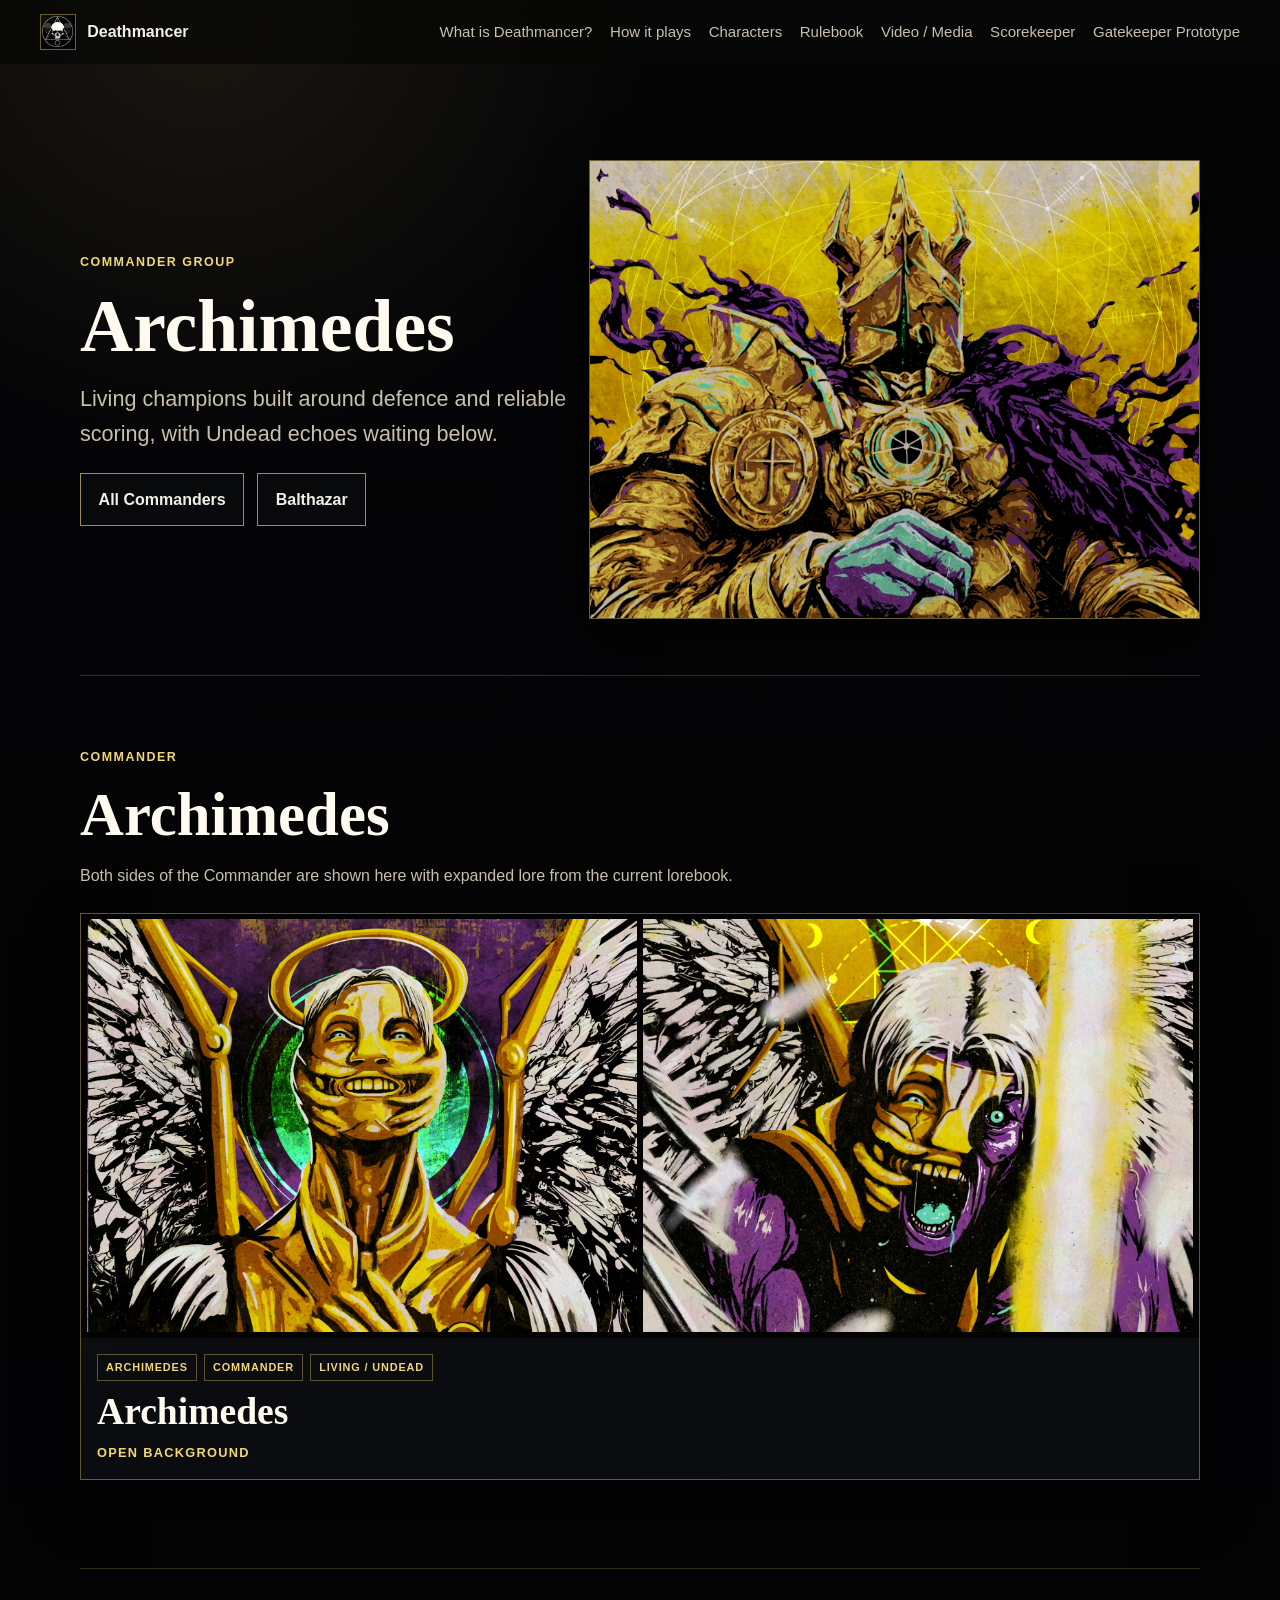
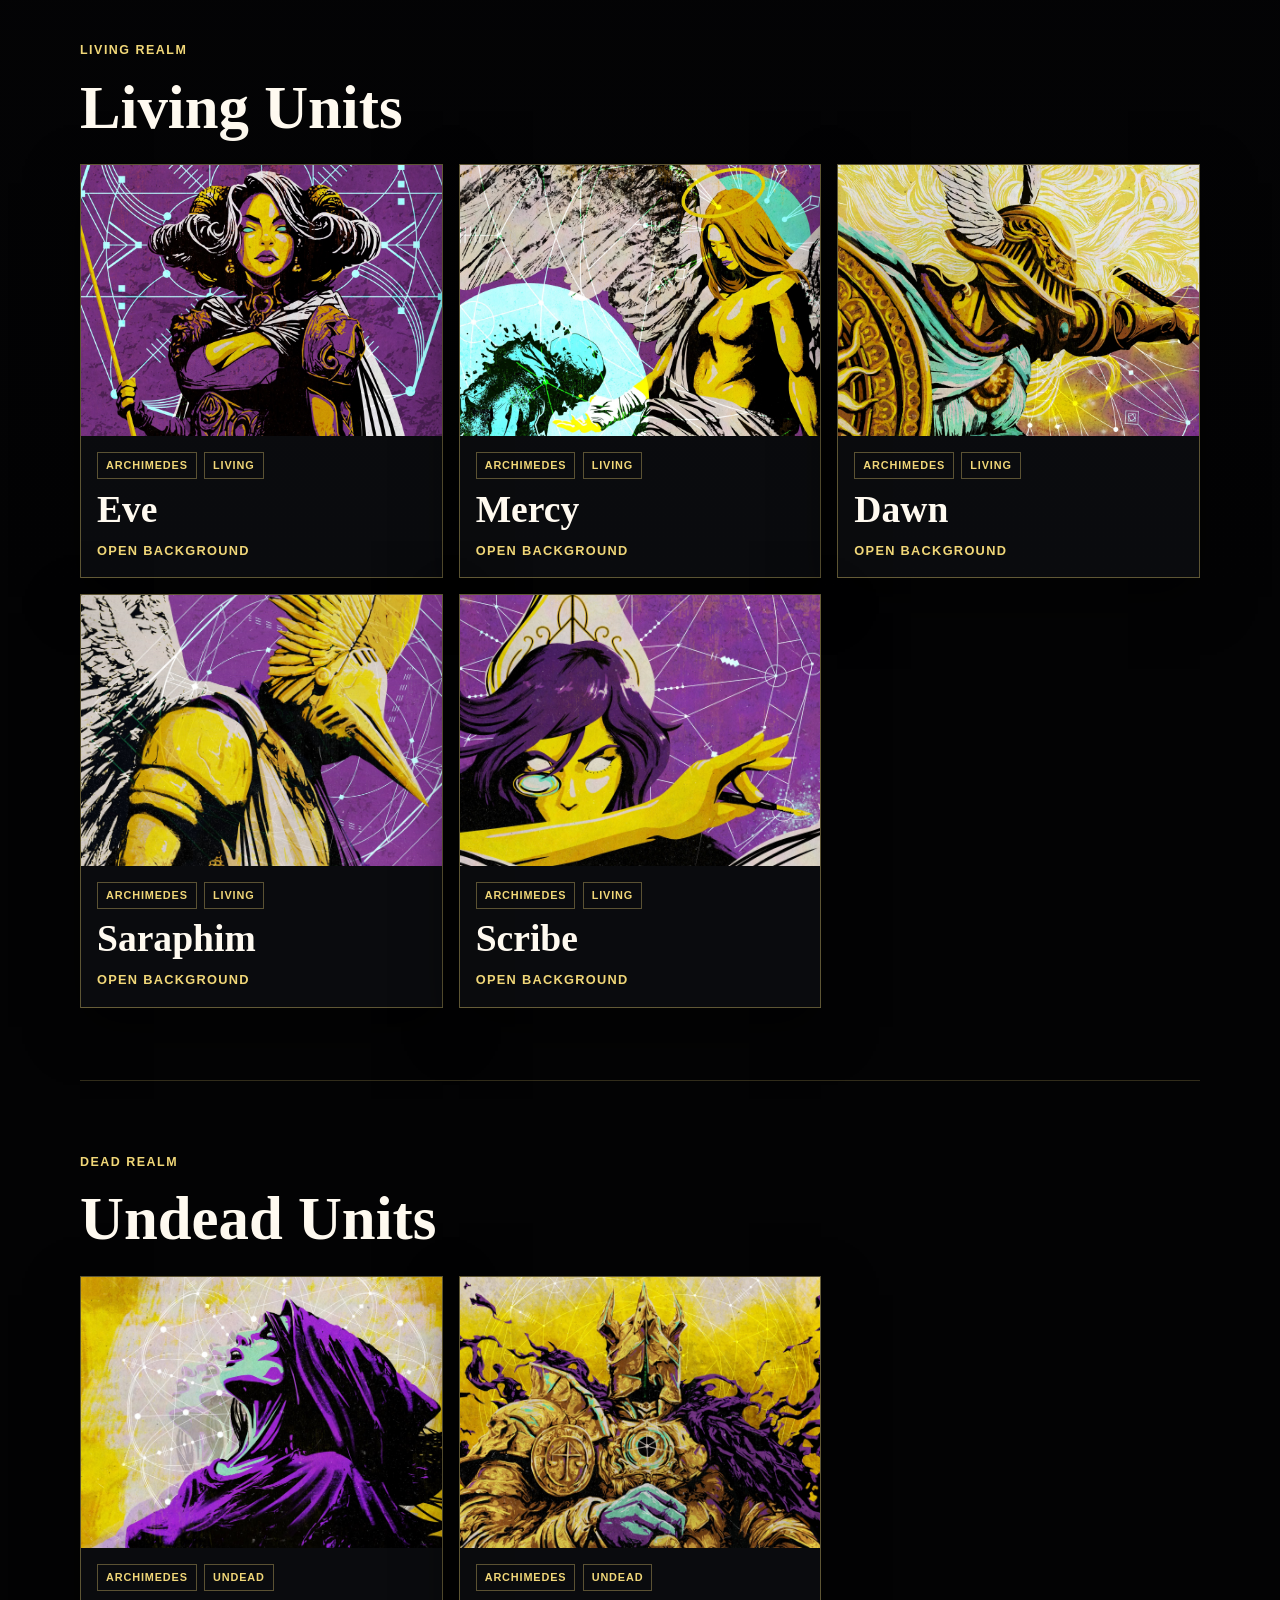
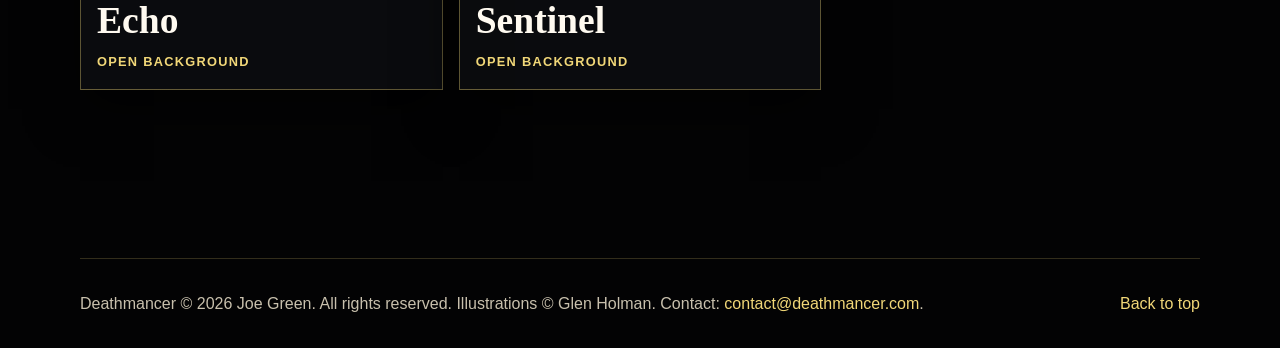
==== commit fa824785: "Expand character lore pages" ====
--- a/characters-archimedes.html
+++ b/characters-archimedes.html
@@ -9,8 +9,10 @@
   >
   <title>Archimedes Characters | Deathmancer</title>
   <link rel="canonical" href="https://deathmancer.com/characters-archimedes.html">
-  <link rel="icon" type="image/png" href="./assets/images/logo-icon-dark.png">
-  <link rel="apple-touch-icon" href="./assets/images/logo-icon-dark.png">
+  <link rel="icon" href="./favicon.ico" sizes="any">
+  <link rel="icon" type="image/png" sizes="32x32" href="./assets/images/favicon-32x32.png">
+  <link rel="icon" type="image/png" sizes="192x192" href="./assets/images/favicon-192x192.png">
+  <link rel="apple-touch-icon" sizes="180x180" href="./assets/images/apple-touch-icon.png">
   <link rel="manifest" href="./site.webmanifest">
   <meta property="og:site_name" content="Deathmancer">
   <meta property="og:title" content="Archimedes Characters | Deathmancer">
@@ -18,8 +20,8 @@
     property="og:description"
     content="Living and Undead units aligned to Archimedes in Deathmancer."
   >
-  <meta property="og:image" content="https://deathmancer.com/assets/images/characters/archimedes-living.jpg">
-  <meta property="og:image:alt" content="Archimedes Living Commander artwork for Deathmancer.">
+  <meta property="og:image" content="https://deathmancer.com/assets/images/characters/archimedes-undead.jpg">
+  <meta property="og:image:alt" content="Archimedes Undead Commander artwork for Deathmancer.">
   <meta property="og:type" content="website">
   <meta property="og:url" content="https://deathmancer.com/characters-archimedes.html">
   <meta name="twitter:card" content="summary_large_image">
@@ -28,7 +30,7 @@
     name="twitter:description"
     content="Living and Undead units aligned to Archimedes in Deathmancer."
   >
-  <meta name="twitter:image" content="https://deathmancer.com/assets/images/characters/archimedes-living.jpg">
+  <meta name="twitter:image" content="https://deathmancer.com/assets/images/characters/archimedes-undead.jpg">
   <link rel="stylesheet" href="./styles.css">
 </head>
 <body class="characters-page">
@@ -86,9 +88,9 @@
       <div class="section__heading">
         <p class="eyebrow">Commander</p>
         <h2 id="archimedes-commander-title">Archimedes</h2>
-        <p>Both sides of the Commander are shown here as the character story text develops.</p>
-      </div>
-      <button class="character-card character-card--button character-card--commander" type="button" data-character-modal data-name="Archimedes - The Virtuous / The Fallen Virtuous" data-commander="Archimedes" data-type="Commander / Living / Undead" data-unit="Archangel of the Gates / Fallen Archangel / Spirit of Last Light" data-known="Living: Steady scoring, disciplined leadership and righteous persistence. Undead: A diminished commander whose purpose continues after death." data-history="*Living:* Archimedes is not virtuous because the world is so. He is virtuous because there is great strength in his compassion, and the alternative is continually tested by the sinners and the damned. Among the high orders he is named Archangel not merely as rank, but as an office: the one sent where heaven's command must be obeyed. He stands at the Gates, the contested threshold between the Living and the Dead Realms, holding back the doctrine Balthazar has made fashionable among the dead: that every spent life can be returned in glory. To Archimedes, a life protected is not sentiment; it is strategy. A soul that remains standing can ascend to greater heights. His strength is not explosive. It accumulates through discipline, loyalty and endurance. That is why his subjects obey him resolutely. Where Balthazar conquers minds by promising that death makes power permanent, Archimedes offers something more difficult: the obligation to remain alive long enough for goodness to matter.&#10;&#10;*Undead:* Archimedes' fall is not corruption. It is evidence. When his body is taken, the office remains. What rises as the Fallen Virtuous is the remnant of faith after the commander has been broken: the last light of an extinguished Archangel still refusing to become Balthazar's conquest. His undead form is weaker, but just as troubling to Hell's forces. Balthazar teaches that death converts all things into material for the grave. Archimedes answers by dying and remaining obedient to his Lord. The undead under his command are not property, fuel or ornament. They are duty that has survived the corporeal. In the lore of his Order, his fall begins the Last Virtue: the belief that sanctity is not destroyed by loss, only stripped of its brilliance. When Archimedes stands in the Dead Realm, Heaven has not yet lost and Hell's forces will forever lie in wait." data-closing="" data-image="./assets/images/characters/archimedes-living.jpg">
+        <p>Both sides of the Commander are shown here with expanded lore from the current lorebook.</p>
+      </div>
+      <button class="character-card character-card--button character-card--commander" type="button" data-character-modal data-name="Archimedes - The Virtuous / The Fallen Virtuous" data-commander="Archimedes" data-type="Commander / Living / Undead" data-unit="Archangel of the Gates / Spirit of the Last Virtue" data-known="Living: Steady scoring, protection and the patient accumulation of advantage. Undead: A diminished commander whose office, protection and purpose survive death." data-history="*Living - The Virtuous:*&#10;*We deny the grave its ownership of the Living.*&#10;&#10;There was once a fracture in the western lintel of Heaven&#x27;s Gate that no divine mason was permitted to mend. It was made during Balthazar&#x27;s fall, when the two archangels stood on opposite sides of the threshold and each asked the other to step aside. The old break is yet visible. To his followers it is a memorial; to him, it is a warning that even holy architecture can fail when divine purpose is prideful and the damned are given an inch of respite.&#10;&#10;Archimedes is called Virtuous not because goodness comes easily to him; it does not. He has watched prayers arrive too late, seen worthy lives spent for unworthy men&#x27;s causes and ordered retreats that left the innocent beyond his reach. Compassion, in his hands, is therefore neither softness nor ornament. It is a discipline practiced under pressure - a refusal to let suffering decide what kind of commander he will become.&#10;&#10;Among the high orders, Archangel is as much an office as a rank. Archimedes is the one sent when Heaven&#x27;s will must cross into morally ambiguous territory and return with its meaning intact. He commands the Gate, the fortified edge of the passage between the Living and the Dead. The Gatekeeper may weigh a soul and pronounce where it may pass; Archimedes ensures that no army, angelic or infernal, turns judgement into conquest. His gold armour is ceremonial only: every bright surface obliges the beholder to weigh their reflection.&#10;&#10;Balthazar accused him of wasting power on those who would die anyway. Archimedes answered that inevitability is the argument of cowards. That disagreement became a theology, then a war. Where Balthazar treats every death as an investment in his grave-engine, Archimedes measures victory by the lives still capable of choosing what will happen next.&#10;&#10;His Order loves him unequivocally but does not find him an easy master. He remembers the name of every soul he places in danger and requires his captains to do the same. He heals, shields and delays because time bought for the Living can become courage, pursuit or redemption. Yet he will not promise that everyone can be saved. The smile seen beneath his halo is not one of innocence, but an expression of weighing souls without cruelty.&#10;&#10;*Undead - The Fallen Virtuous:*&#10;*His body was the first gate. It&#x27;s fallen, but He remains.*&#10;&#10;When Archimedes dies, Heaven does not ring a bell. Bells are for endings, and the Order of the Gate refuses to call his death one. His fall is violent. Radiance tears away from him in sheets; one wing whitens into ash while the other remains blackened and stubbornly whole. The gold mask of office splits across the mouth, exposing the mortal-looking ruin beneath it. Witnesses disagree about the final colour of his eyes. Some remember the old gold. Others remember a cold blue light, like a lantern burning behind deep water. Both accounts are accepted, because the dead are rarely seen from only one realm.&#10;&#10;The Fallen Virtuous is not Archimedes restored. Restoration would be too comfortable. His voice arrives a fraction after his lips move. Warmth no longer follows him. The great acts of protection that once seemed effortless become narrower, dearer and more deliberate. He feels every absence in his formation, including his own. Yet the office remains, and through it he continues to issue commands the grave cannot invalidate.&#10;&#10;This is the Last Virtue taught to every initiate of his Order: sanctity is not proven by brilliance, but by what remains when brilliance is stripped away. The sacred dead who answer Archimedes are not dragged upward as servants. They come as witnesses, knights and unfinished duties. Sentinel reports. Choir gathers.&#10;&#10;Grave keeps the names. Their obedience is voluntary, which is precisely why Balthazar cannot understand it. To the Forsaken Angel, Archimedes&#x27; undead form is a personal insult. Balthazar&#x27;s whole doctrine rests upon the belief that death converts every being into usable material. Archimedes dies and continues to choose.&#10;&#10;He is weaker, scarred and visibly less than he was - but he is still not owned. Every command he gives from the Dead Realm reopens the oldest wound in Balthazar&#x27;s philosophy: power may change form, but change is not the same as surrender." data-closing="" data-image="./assets/images/characters/archimedes-undead.jpg">
         <span class="character-card__duo">
           <img src="./assets/images/characters/archimedes-living.jpg" alt="Archimedes Living Commander artwork for Deathmancer.">
           <img src="./assets/images/characters/archimedes-undead.jpg" alt="Archimedes Undead Commander artwork for Deathmancer.">
@@ -107,7 +109,7 @@
         <h2 id="archimedes-living-title">Living Units</h2>
       </div>
       <div class="character-grid">
-        <button class="character-card character-card--button" type="button" data-character-modal data-name="Eve, Hardened Maiden" data-commander="Archimedes" data-type="Living" data-unit="Champion Saint of Heaven's Forces" data-known="Reliable high attack; holy pressure without dependence on a condition." data-history="The title Hardened Maiden is often misunderstood by those outside of Heaven&#x27;s Order. It does not mean untouched by suffering. It means suffering has not successfully claimed ownership of her and never will. Before Heaven, Eve was a simple and courageous woman, born to a time before the respect of the fairer sex was a given. In that time, she spent countless years protecting young girls from all manners of harm, offering them a life in silence, whilst defending others from similar fates. Now as the Champion of Heaven&#x27;s forces, she has again seen prayers unanswered; good Souls slain and promises buried beneath evil actions. In all this, her faith has survived and is rewarded in kind. She carries no elaborate miracle into battle dissimilar to many of her holy allies. She is simply armed and unbroken. Her strength is as resolute as her faith in the goodness of all Souls. She was granted the title of Silent Saint, as she works in the background without desire or wavering in her duties." data-closing="" data-image="./assets/images/characters/eve.jpg">
+        <button class="character-card character-card--button" type="button" data-character-modal data-name="Eve, Hardened Maiden" data-commander="Archimedes" data-type="Living" data-unit="Champion Saint of Heaven&#x27;s Forces" data-known="Reliable, uncompromising attack without dependence on circumstance." data-history="*Do not assume me untouched. Yet I remain standing.*&#10;&#10;The title Hardened Maiden is frequently mistaken for a claim of purity. Eve has never made such a claim. It means only that suffering failed to take possession of her.&#10;&#10;In life, she was born in a river city whose laws treated daughters as assets to be traded and inconvenient testimony as a crime. Eve inherited a narrow house behind a dyer&#x27;s yard and turned it into a place of quiet escape. Girls arrived through the coal hatch after dusk. Women left at dawn in servants&#x27; clothes, with new routes sewn into the hems of their dresses. Eve kept no roll of names. She said a record could be stolen, while a person taught the road might remain free.&#10;&#10;For years she fought without glory. She bribed watchmen, forged household seals and stood in doorways while frightened people climbed from back windows. When violence could not be avoided, she met it plainly. Her enemies called her maiden as an insult - a woman without husband, patron or sanctioned authority. Eve accepted the word and made it dangerous.&#10;&#10;Her death came when the city magistrates demanded the location of three children she had hidden. The official account says she was executed for sedition. The Silent Saints preserve another detail: she was offered a pardon for each name surrendered and refused until there were no questions left to ask. The girls survived. Centuries later, one of their descendants became the first mortal mason admitted to work upon the Held Gate.&#10;&#10;Heaven did not give Eve a grand miracle. It gave her armour, a blade and the authority to keep doing what she had always done. She distrusts pageantry, speaks seldom and regards praise as time that could have been spent protecting someone. Saraphim is one of the few angels with whom she is entirely at ease; between the two of them, silence is not absence but fluency.&#10;&#10;On the battlefield Eve is terrifying because there is no trick to unravel. She does not need grief, rage or prophecy to make her strong. She is simply armed, practised and unbroken - proof that holiness can look less like innocence than endurance with a weapon in its hand." data-closing="" data-image="./assets/images/characters/eve.jpg">
           <img src="./assets/images/characters/eve.jpg" alt="Eve character artwork for Deathmancer.">
           <span class="character-card__body">
             <span class="character-card__meta"><span>Archimedes</span><span>Living</span></span>
@@ -116,7 +118,7 @@
           </span>
         </button>
 
-        <button class="character-card character-card--button" type="button" data-character-modal data-name="Mercy, The Last Hand" data-commander="Archimedes" data-type="Living" data-unit="Angel of Final Intervention" data-known="Healing a wounded ally at the moment collapse seems certain." data-history="Mercy is the hand placed between a soul and the consequence that would end it: not pardon, but intervention. She exists for the moment after courage has been exhausted, before the body gives way. Among Archimedes&#x27; angels she is revered, because Mercy arrives to make suffering meaningful and to make survival possible. Yet her gift is also a burden. A hero restored by Mercy may be the reason the line holds and so they must persist, but without having erased the wound. She leaves the memory of it. In Balthazar&#x27;s theology, injured things are opportunities. In Mercy&#x27;s hands, they are responsibilities returned to the Living." data-closing="" data-image="./assets/images/characters/mercy.jpg">
+        <button class="character-card character-card--button" type="button" data-character-modal data-name="Mercy, The Last Hand" data-commander="Archimedes" data-type="Living" data-unit="Angel of Final Intervention" data-known="Restores a wounded ally at the moment collapse appears inevitable." data-history="*I cannot return what you were. I can return what you may yet become.*&#10;&#10;Mercy keeps her palms uncovered. Across them lie fine grey lines - one for every wound she has closed when death had already begun to take hold. The marks do not fade. She has never asked that they should.&#10;&#10;Her office was created after the Siege of Nine Trumpets, when Heaven&#x27;s captains discovered that perfect formations can still fail one person at a time. Mercy was appointed to stand in that smallest and most consequential space: the instant after courage is exhausted, but before the body gives way. She does not prevent all suffering. She intervenes when one life, returned to itself, may keep many others from following it into the dark.&#10;&#10;Those she heals describe no warmth. They remember a cool hand, the weight of sudden breath and the unbearable return of pain. Mercy does not erase injury; she makes survival possible and leaves the memory intact. This is deliberate. A wound forgotten becomes an invitation to repeat it. A wound remembered without being obeyed can become wisdom.&#10;&#10;Her place within the Order is not without controversy. Arbiter worries that compassion shown at the wrong moment can interfere with judgement. Purity believes some corrupted things should not be restored. Mercy listens to both and continues her work. She has seen the ugliness that can be saved alongside the beautiful, and she refuses the vanity of pretending that grace is only grace when bestowed upon the deserving.&#10;&#10;Balthazar&#x27;s captains loathe her because she ruins the certainty of a finished blow. Wrath in particular has impaled soldiers whose hearts were already still, only to watch Mercy close her fingers around the last thread of them and pull. Yet every intervention costs her. When she is alone, she presses her marked hands into bowls of cold water and recites the names of those she could not reach. Her mercy has never been painless; it is simply pain accepted on another&#x27;s behalf." data-closing="" data-image="./assets/images/characters/mercy.jpg">
           <img src="./assets/images/characters/mercy.jpg" alt="Mercy character artwork for Deathmancer.">
           <span class="character-card__body">
             <span class="character-card__meta"><span>Archimedes</span><span>Living</span></span>
@@ -125,7 +127,7 @@
           </span>
         </button>
 
-        <button class="character-card character-card--button" type="button" data-character-modal data-name="Dawn, Merciful Light" data-commander="Archimedes" data-type="Living" data-unit="Angel of Communal Renewal" data-known="Healing the Living Realm broadly rather than saving one soul alone." data-history="Dawn is what arrives after a night that expected to become law. She does not heal like Mercy. Mercy reaches for the individual at the edge of death; Dawn restores the field, the formation, the community of the living. Her light spreads across the wounded rather than choosing the most dramatic injury. That makes her quiet, but essential. Armies do not survive by miracles alone. They survive because many small wounds are prevented from becoming a single collapse. Against Balthazar's host, Dawn is most hated when Wailer has already rung. The cry wounds all, and Dawn answers all. It is not theatrical. It is organisational grace: the repair of a line before panic can make it doctrine. Dawn's mercy is broad enough to look ordinary, which is why Hell resents it. Ordinary repair is how the Living Realm refuses to become a graveyard." data-closing="" data-image="./assets/images/characters/dawn.jpg">
+        <button class="character-card character-card--button" type="button" data-character-modal data-name="Dawn, Merciful Light" data-commander="Archimedes" data-type="Living" data-unit="Angel of Communal Renewal" data-known="Repairs the whole Living line rather than selecting a single soul." data-history="*Morning is not a miracle. It is a line we hold until the light arrives.*&#10;&#10;Dawn earned her name on a morning that did not come. During the Long Eclipse, Wailer&#x27;s cry passed across the battlements of Ilyon and every lamp in the city went out at once. The defenders believed the sun itself had abandoned them. Dawn was then a captain of the First Watch, responsible for the least celebrated hour of any siege - the cold stretch before daybreak, when exhaustion begins to sound like reason. She ordered every polished shield raised toward the eastern wall.&#10;&#10;One by one, the soldiers caught the weak glow from her armour and reflected it along the line until the battlements appeared to burn. The light did not end the siege. It let people see one another. That was enough. Wounded soldiers found the healers. Separated units re-formed. Civilians opened their doors and carried water to the wall. By the time the true sun returned, the city had already chosen not to fall.&#10;&#10;Dawn&#x27;s mercy has kept that shape ever since. Mercy reaches one soul at the brink; Dawn restores the formation around it. She understands that armies and communities rarely collapse because of one spectacular wound. They collapse through a hundred neglected injuries, each persuading the bearer that nobody else can see them. Her radiance travels broadly, mending what is small before small harms can become doctrine.&#10;&#10;She wears a warrior&#x27;s helm and carries a shield because renewal is not passive. The morning must often be defended long before it is visible. Wailer remembers Ilyon and hates her with a pride almost intimate in its intensity. Whenever its subterranean bell-cry rolls across the Living Realm, Dawn answers without speaking. Shields lift. Faces become visible. The line remembers itself.&#10;&#10;Among Archimedes&#x27; Order, she is not called the promise of morning. Promises can be broken. Dawn is called the labour of morning - the practical, repeated work by which darkness is prevented from becoming permanent." data-closing="" data-image="./assets/images/characters/dawn.jpg">
           <img src="./assets/images/characters/dawn.jpg" alt="Dawn character artwork for Deathmancer.">
           <span class="character-card__body">
             <span class="character-card__meta"><span>Archimedes</span><span>Living</span></span>
@@ -134,7 +136,7 @@
           </span>
         </button>
 
-        <button class="character-card character-card--button" type="button" data-character-modal data-name="Saraphim, The Guard" data-commander="Archimedes" data-type="Living" data-unit="Seraphic Gate Guard" data-known="High Soul and sturdy defence; silence and vigilance." data-history="Saraphim has always been of the opinion that speech would be a waste of his time and strength. For that reason, he chooses to be mute and is often therefore misunderstood as threatening. He is a Seraphim Guard stationed where the Living Realm is most likely to break. His silence is however not emptiness. It is discipline. The Gates do not argue with those who assault it. By his appointment, they remain closed to all those the Gatekeeper deems unworthy. His high constitution makes him nigh impossible to remove. Saraphim is the embodiment of defense and dominating size. His presence tells the enemy that entry will not be granted irrespective of how loudly they arrive. In the Silent Saints, he is the stillness that unsettles the Hellish forces most - who are typically &#x27;noisy&#x27;. Saraphim offers refusal without drama." data-closing="" data-image="./assets/images/characters/saraphim.jpg">
+        <button class="character-card character-card--button" type="button" data-character-modal data-name="Saraphim, The Guard" data-commander="Archimedes" data-type="Living" data-unit="Seraphic Gate Guard" data-known="Exceptional Soul and defence; a silent, immovable presence." data-history="*One word remains. Pray the Gate never requires it.*&#10;&#10;Saraphim has spoken once in living memory. The stone beneath the listener&#x27;s feet remained warm for three days. His silence is therefore not emptiness, shyness or a lack of language. It is containment. The voices of his order were made for proclamation: they can rouse armies, shatter deceit and burn the unprepared mind clean of every lesser thought. Saraphim came to believe that power used merely because it is available is a form of vanity. He took a vow to speak only if the Gate itself were broken.&#10;&#10;He serves at the Outer Seal, where a judgement becomes a physical passage. The Gatekeeper may pass, hold or refuse a soul; Saraphim is the one before whom the refused must turn away. He does not debate the sentence. He does not delight in it. His great beaked helm is designed without a visible mouth, and the wings worked into his armour are angled forward like the doors he protects.&#10;&#10;Between assaults, Saraphim performs work normally given to lesser attendants. He oils the black hinges, replaces chips in the threshold and collects small offerings left by souls who passed safely: a button, a child&#x27;s bead, a strip of burial cloth. These are kept in sealed drawers beneath the guardhouse. Eve once asked why he saved objects no one would reclaim. Saraphim wrote his answer in dust: because passage should leave a witness.&#10;&#10;Hell&#x27;s forces find him especially unnerving. Demons are accustomed to opposition that shouts, threatens or condemns. Saraphim grants them nothing to answer. Blows land against him with the dull finality of fists against a cathedral door. Even Balthazar, who can turn most virtues into arguments, finds little purchase in a guard who refuses to make himself the subject.&#10;&#10;Within the Silent Saints, Saraphim is not the absence of sound. He is the discipline that gives every other voice a place to be heard." data-closing="" data-image="./assets/images/characters/saraphim.jpg">
           <img src="./assets/images/characters/saraphim.jpg" alt="Saraphim character artwork for Deathmancer.">
           <span class="character-card__body">
             <span class="character-card__meta"><span>Archimedes</span><span>Living</span></span>
@@ -143,7 +145,7 @@
           </span>
         </button>
 
-        <button class="character-card character-card--button" type="button" data-character-modal data-name="Scribe, Record Keeper" data-commander="Archimedes" data-type="Living" data-unit="Angelic Archivist" data-known="Card draw has never proven to be bad thing. She draws the answers needed to see the win." data-history="Scribe records more than the past. She records all possible futures. In the court of Archimedes, memory and prophecy share a desk, and Scribe is entrusted with both. She writes the names of the Living before they are lost, the sins of the dead before they are excused and the unchosen paths before fear closes them. Her book is not a history, it is an anthology against inevitability. Belial seeks such things with desire and contempt, as he discards those of no use to him. Scribe sees the good in all things, as she creates a new opportunity for each future. When she enters the Living Realm, she does not win by any force. She draws the right strategy for Archimedes, keeping one step ahead of the Hellish forces." data-closing="" data-image="./assets/images/characters/scribe.jpg">
+        <button class="character-card character-card--button" type="button" data-character-modal data-name="Scribe, Record Keeper" data-commander="Archimedes" data-type="Living" data-unit="Angelic Archivist" data-known="Draws new possibilities into reach and preserves strategic choice." data-history="*I do not tell you what must happen. I show you what fear tried to hide.*&#10;&#10;Sometimes Scribe&#x27;s ink dries before her quill touches the page. On those mornings she closes the Archive to visitors. The chamber under her care contains three great books. The Book of Kept Things records what occurred.&#10;&#10;The Book of Lost Things records what was destroyed, concealed or deliberately forgotten. The third has no title. Its pages hold the paths that could have been chosen and were not: the apology withheld, the gate left unopened, the arrow that might have missed. Scribe calls it the book most likely to be mistaken for prophecy.&#10;&#10;She does not see a single future. She sees possibility accumulating around choice. This makes her less certain than the angels imagine and more useful than the demons understand. A prophet may announce what will happen. Scribe can place three unfinished answers before Archimedes and show him the cost attached to each. Her gift is not knowledge of victory, but resistance to the lie that only one road remains.&#10;&#10;Belial has attempted to steal the untitled book seven times. He believes it must contain a catalogue of everything the universe failed to acquire and therefore the purest treasury imaginable. Each attempt has ended with him carrying away a convincing volume whose pages list only his own abandoned loyalties.&#10;&#10;Scribe keeps those decoys ready. She knows avarice better than he suspects. There are limits to the Archive. The Gatekeeper&#x27;s lost Living name appears as a blank line no ink will cross.&#10;&#10;Pages concerning Chronos do not remain in order; dates migrate between margins while she sleeps. These absences trouble Scribe, but they also keep her humble. An archivist who believes the record complete has already begun to falsify it.&#10;&#10;She wears a lens over one eye not to see farther, but to narrow the possible until action can begin. When Scribe joins the field, the future does not become safe. It becomes plural again." data-closing="" data-image="./assets/images/characters/scribe.jpg">
           <img src="./assets/images/characters/scribe.jpg" alt="Scribe character artwork for Deathmancer.">
           <span class="character-card__body">
             <span class="character-card__meta"><span>Archimedes</span><span>Living</span></span>
@@ -160,7 +162,7 @@
         <h2 id="archimedes-undead-title">Undead Units</h2>
       </div>
       <div class="character-grid">
-        <button class="character-card character-card--button" type="button" data-character-modal data-name="Echo, Spirit of Realms" data-commander="Archimedes" data-type="Undead" data-unit="Spirit of Reflection" data-known="Copying *any* Undead ability in play (any number of times...)." data-history="Echo is the memory left behind when power has spoken. It belongs neither wholly to the Living Realm nor the Dead. Instead, it occupies the threshold where actions leave imprints: a judgement made, a wound opened, a demon summoned, a grace invoked. Echo does not originate power. It remembers it accurately enough to make it happen again. That makes it dangerous in a way Hell dislikes. Balthazar&#x27;s strongest tools can become part of Archimedes&#x27; answer. A demonic ability, once revealed, is no longer owned entirely by the demon who used it. The world has heard it. The realms have recorded it. Echo can call it back. In the Order, Echo is treated with reverence and caution. Memory is sacred, but it is not safe." data-closing="" data-image="./assets/images/characters/echo.jpg">
+        <button class="character-card character-card--button" type="button" data-character-modal data-name="Echo, Spirit of Realms" data-commander="Archimedes" data-type="Undead" data-unit="Spirit of Reflection" data-known="Reproduces any Undead ability already made real on the battlefield." data-history="*What the realms have heard, the realms may speak again.*&#10;&#10;Echo has no first memory. Everything it knows happened to someone else. The Order&#x27;s oldest account describes it as the residue left when the first Gate closed: a pressure in the Dead Realm that repeated the sound long after no sound remained. Over ages that repetition gathered shape. A face appeared only when someone looked for one; a voice formed from phrases spoken nearby. Echo became a person by borrowing the evidence of personhood.&#10;&#10;It does not copy intention. It copies the mark an act leaves upon the realms. A demon tears score from the Living, a spirit seals a grave, a commander calls the dead - each event strikes reality like a bell. Echo listens to the vibration and makes it ring again. Holy and profane actions are equally available to it. The spirit distinguishes not between good and evil, but between what truly happened and what was merely claimed.&#10;&#10;For that reason, Archimedes keeps Echo in the Resonant Vault when it is not required. The chamber is lined with felt, ash and the feathers of silent angels. Novices are forbidden to speak near the door. Once, a careless guard cursed his aching feet; for nine days the corridor repeated the complaint in the voices of everyone who passed.&#10;&#10;Balthazar fears Echo more than he admits. Infernal power depends upon ownership - my sacrifice, my army, my magnificent death. Echo demonstrates that once power enters the world, it leaves a memory no throne can fully possess. The Archdemon&#x27;s most intimate weapons may return wearing another allegiance.&#10;&#10;Yet each repetition makes Echo less certain where it ends. After battle it sometimes addresses Sentinel in Wrath&#x27;s voice, or raises Mercy&#x27;s hand without knowing why. Scribe sits with it until the borrowed gestures subside. Memory is sacred within Archimedes&#x27; Order, but Echo proves that sacred things can still be dangerous. It is the afterlife of action itself: faithful, unoriginal and impossible to silence completely." data-closing="" data-image="./assets/images/characters/echo.jpg">
           <img src="./assets/images/characters/echo.jpg" alt="Echo character artwork for Deathmancer.">
           <span class="character-card__body">
             <span class="character-card__meta"><span>Archimedes</span><span>Undead</span></span>
@@ -169,7 +171,7 @@
           </span>
         </button>
 
-        <button class="character-card character-card--button" type="button" data-character-modal data-name="Sentinel, Watchful Diviner" data-commander="Archimedes" data-type="Undead" data-unit="Guardian Spirit of Foresight" data-known="Repeatable prevention of major damage can allow Archimedes to maintain his tempo." data-history="Sentinel is always the first of Archimedes&#x27; Undead forces to answer. He is not raised. He reports. Sentinel was a guardian in life and remains one in death, bound by honour as he foretells that which is yet to come. He will forever act in defiance of that which he sees as dishonourable. His protection is decisive. In Archimedes&#x27; Order, a single preserved life can hold the line and protect his healers such as Dawn before she restores the field at large. He is most commonly keeping Lumina, his friend in the afterlife, standing long enough to strike with deadly precision. Sentinel proves that duty can survive exploitation by Hell&#x27;s forces." data-closing="" data-image="./assets/images/characters/sentinel.jpg">
+        <button class="character-card character-card--button" type="button" data-character-modal data-name="Sentinel, Watchful Diviner" data-commander="Archimedes" data-type="Undead" data-unit="Guardian Spirit of Foresight" data-known="Arrives first and prevents a single decisive wound from becoming catastrophe." data-history="*Certainty is what remains after the chance to intervene has passed.*&#10;&#10;The clocks fixed to Sentinel&#x27;s armour do not show the hour. Each counts down to a death he may still prevent. In life he commanded the eastern watch at Ilyon. Lumina returned from a scouting flight with ash burned into her wings and warned that Wailer was moving beneath the earth. Sentinel trusted the wall, the weather and the reassuring absence of horns on the horizon. He delayed the alarm by seven minutes. When the cry came, those seven minutes cost an entire stair of defenders.&#10;&#10;He spent the rest of the siege carrying the wounded down that stair. Dawn found him at morning with his shield locked over three survivors and no life left in his body. Archimedes offered him rest. Sentinel asked instead to be placed wherever the next warning would be easiest to ignore.&#10;&#10;Death sharpened his sight but did not make it kind. He now perceives approaching harm as a constellation of small moving mechanisms: a loosened buckle, a blade turning, a sentence that will provoke the wrong reply. He cannot stop every wheel. He must choose the point at which intervention changes the most. This is why his protection appears sudden and exact. He has watched the fatal possibility advance long before anyone else knew it existed.&#10;&#10;Sentinel is always the first of Archimedes&#x27; dead to answer. He is not raised; he reports. Purple shadow leaks from the joints of his gold armour, but the plates remain polished, their dials reset after every battle.&#10;&#10;Lumina now accepts his cautions with affectionate impatience. He, in turn, believes every one of her warnings before she finishes giving it. He cannot erase the seven minutes at Ilyon. His service is built around that fact. Foresight, to Sentinel, is not the glamour of knowing the future. It is the responsibility to act before certainty arrives." data-closing="" data-image="./assets/images/characters/sentinel.jpg">
           <img src="./assets/images/characters/sentinel.jpg" alt="Sentinel character artwork for Deathmancer.">
           <span class="character-card__body">
             <span class="character-card__meta"><span>Archimedes</span><span>Undead</span></span>
--- a/styles.css
+++ b/styles.css
@@ -104,7 +104,96 @@
   font-size: 0;
 }
 
+.social-links {
+  display: inline-flex;
+  align-items: center;
+  gap: 0.45rem;
+}
+
+.social-links--header {
+  order: 2;
+  margin-left: auto;
+}
+
+.social-links a {
+  display: grid;
+  width: 2.35rem;
+  height: 2.35rem;
+  place-items: center;
+  border: 1px solid rgba(241, 215, 120, 0.42);
+  background: rgba(12, 13, 16, 0.9);
+  color: var(--gold-bright);
+  text-decoration: none;
+  transition: border-color 180ms ease, color 180ms ease, transform 180ms ease;
+}
+
+.social-links a:hover,
+.social-links a:focus-visible {
+  border-color: var(--gold-bright);
+  color: var(--text);
+  transform: translateY(-1px);
+}
+
+.social-icon {
+  position: relative;
+  display: block;
+  width: 1.15rem;
+  height: 1.15rem;
+}
+
+.social-icon--instagram {
+  border: 2px solid currentColor;
+  border-radius: 0.34rem;
+}
+
+.social-icon--instagram::before {
+  content: "";
+  position: absolute;
+  inset: 0.25rem;
+  border: 2px solid currentColor;
+  border-radius: 50%;
+}
+
+.social-icon--instagram::after {
+  content: "";
+  position: absolute;
+  top: 0.16rem;
+  right: 0.16rem;
+  width: 0.16rem;
+  height: 0.16rem;
+  border-radius: 50%;
+  background: currentColor;
+}
+
+.social-icon--youtube {
+  width: 1.35rem;
+  border: 2px solid currentColor;
+  border-radius: 0.36rem;
+}
+
+.social-icon--youtube::before {
+  content: "";
+  position: absolute;
+  top: 50%;
+  left: 50%;
+  width: 0;
+  height: 0;
+  border-block: 0.28rem solid transparent;
+  border-left: 0.46rem solid currentColor;
+  transform: translate(-38%, -50%);
+}
+
+.social-icon--kickstarter {
+  display: grid;
+  place-items: center;
+  font-family: Georgia, "Times New Roman", serif;
+  font-size: 1rem;
+  font-weight: 800;
+  line-height: 1;
+}
+
 .nav-toggle {
+  order: 3;
   display: inline-grid;
   width: 2.75rem;
   height: 2.75rem;
@@ -441,8 +530,88 @@
   gap: 0.75rem;
 }
 
+.commander-showcase {
+  display: grid;
+  grid-template-columns: repeat(2, minmax(0, 1fr));
+  gap: 0.75rem;
+  margin-top: 1.4rem;
+  max-width: 32rem;
+}
+
+.commander-showcase figure {
+  margin: 0;
+  border: 1px solid rgba(241, 215, 120, 0.46);
+  background: rgba(12, 13, 16, 0.82);
+  overflow: hidden;
+}
+
+.commander-showcase img {
+  display: block;
+  width: 100%;
+  aspect-ratio: 1;
+  object-fit: cover;
+  object-position: center;
+}
+
+.commander-showcase figcaption {
+  padding: 0.65rem 0.75rem;
+  color: var(--gold-bright);
+  font-size: 0.82rem;
+  font-weight: 800;
+  letter-spacing: 0.08em;
+  text-transform: uppercase;
+}
+
 .commander-list article {
+  display: grid;
+  grid-template-columns: 4rem minmax(0, 1fr);
+  align-items: center;
+  gap: 1rem;
   padding: 1rem;
+}
+
+.commander-card__icon {
+  display: grid;
+  width: 4rem;
+  aspect-ratio: 1;
+  place-items: center;
+  overflow: hidden;
+  border: 1px solid rgba(241, 215, 120, 0.72);
+  border-radius: 50%;
+  background: #050506;
+  color: var(--gold-bright);
+  font-family: Georgia, "Times New Roman", serif;
+  font-size: 1.7rem;
+  font-weight: 800;
+  box-shadow: 0 0 0 2px rgba(5, 5, 6, 0.86);
+}
+
+.commander-card__icon img {
+  width: 100%;
+  height: 100%;
+  object-fit: cover;
+}
+
+.commander-card__icon--placeholder {
+  background:
+    radial-gradient(circle at 50% 42%, rgba(241, 215, 120, 0.18), transparent 42%),
+    #050506;
+}
+
+.commander-card__icon--split {
+  grid-template-columns: repeat(2, 1fr);
+}
+
+.commander-card__icon--split img {
+  min-width: 0;
+}
+
+.commander-card__icon--split img:first-child {
+  object-position: 46% center;
+}
+
+.commander-card__icon--split img:last-child {
+  object-position: 54% center;
 }
 
 .commander-list p,
@@ -779,6 +948,22 @@
   background: #030304;
 }
 
+.character-lore-panel {
+  display: grid;
+  gap: 1rem;
+  max-width: 58rem;
+  padding: clamp(1rem, 4vw, 1.5rem);
+  border: 1px solid rgba(241, 215, 120, 0.36);
+  background:
+    linear-gradient(145deg, rgba(241, 215, 120, 0.07), transparent 36%),
+    rgba(12, 13, 16, 0.86);
+  box-shadow: 0 1.2rem 3rem var(--shadow);
+}
+
+.character-lore-panel p {
+  margin-bottom: 0;
+}
+
 .character-modal {
   width: min(100% - 2rem, 58rem);
   max-height: min(88svh, 48rem);
@@ -1084,6 +1269,40 @@
 .player-card input.is-pending {
   border-color: var(--gold-bright);
   background: rgba(241, 215, 120, 0.1);
+}
+
+.score-flash--gain {
+  animation: score-gain-flash 780ms ease;
+}
+
+.score-flash--spend {
+  animation: score-spend-flash 780ms ease;
+}
+
+@keyframes score-gain-flash {
+  0%,
+  100% {
+    color: var(--gold-bright);
+    text-shadow: none;
+  }
+
+  45% {
+    color: #b9ffd2;
+    text-shadow: 0 0 1rem rgba(88, 255, 150, 0.8);
+  }
+}
+
+@keyframes score-spend-flash {
+  0%,
+  100% {
+    color: var(--gold-bright);
+    text-shadow: none;
+  }
+
+  45% {
+    color: #ff9a8f;
+    text-shadow: 0 0 1rem rgba(255, 82, 68, 0.78);
+  }
 }
 
 .number-stepper {
@@ -1852,16 +2071,66 @@
     #050506;
 }
 
+.video-card__frame--youtube {
+  position: relative;
+  min-height: 15rem;
+  overflow: hidden;
+  border-color: rgba(241, 215, 120, 0.52);
+  background:
+    linear-gradient(135deg, rgba(241, 215, 120, 0.14), transparent 48%),
+    radial-gradient(circle at 50% 50%, rgba(241, 215, 120, 0.14), transparent 34%),
+    #050506;
+  color: var(--gold-bright);
+}
+
+.video-card__frame--youtube::before {
+  content: "";
+  position: absolute;
+  width: 5rem;
+  height: 3.25rem;
+  border: 2px solid currentColor;
+  border-radius: 0.85rem;
+}
+
+.video-card__frame--youtube::after {
+  content: "";
+  position: absolute;
+  width: 0;
+  height: 0;
+  border-block: 0.65rem solid transparent;
+  border-left: 1.05rem solid currentColor;
+  transform: translateX(0.18rem);
+}
+
+.video-card__frame--youtube span {
+  position: absolute;
+  bottom: 1rem;
+  width: min(100% - 2rem, 22rem);
+  text-align: center;
+}
+
 .video-card__media {
   overflow: hidden;
   border: 1px solid rgba(241, 215, 120, 0.32);
   background: #030304;
 }
 
+.video-card__media--short {
+  width: min(100%, 22rem);
+  margin-inline: auto;
+}
+
 .video-card__media video {
   width: 100%;
   aspect-ratio: 16 / 9;
   object-fit: cover;
+}
+
+.video-card__media iframe {
+  display: block;
+  width: 100%;
+  aspect-ratio: 9 / 16;
+  border: 0;
 }
 
 .video-card__frame span {
@@ -1965,6 +2234,10 @@
     font-size: 0.94rem;
   }
 
+  .social-links--header {
+    order: 3;
+  }
+
   .hero {
     grid-template-columns: minmax(0, 1.05fr) minmax(18rem, 0.82fr);
     min-height: calc(100svh - 7.5rem);
@@ -2037,10 +2310,666 @@
   }
 }
 
+button,
+summary,
+input {
+  touch-action: manipulation;
+}
+
+.scorekeeper-page {
+  width: 100%;
+  max-width: 100vw;
+  -webkit-text-size-adjust: 100%;
+  overflow-x: clip;
+}
+
+.scorekeeper-page *,
+.scorekeeper-page *::before,
+.scorekeeper-page *::after {
+  min-width: 0;
+}
+
+.scorekeeper-app {
+  width: min(100% - 0.75rem, 960px);
+  max-width: 100%;
+  gap: 0.65rem;
+  padding-block: 1rem 2rem;
+}
+
+.scorekeeper-intro {
+  max-width: none;
+}
+
+.scorekeeper-intro .eyebrow {
+  margin-bottom: 0.25rem;
+}
+
+.scorekeeper-intro h1 {
+  margin-bottom: 0.35rem;
+  font-size: clamp(1.75rem, 7vw, 3.4rem);
+  overflow-wrap: anywhere;
+}
+
+.scorekeeper-intro .hero__lede {
+  max-width: 62rem;
+  font-size: clamp(0.92rem, 2.8vw, 1.12rem);
+}
+
+.scorekeeper-status {
+  display: grid;
+  grid-template-columns: repeat(2, minmax(0, 1fr));
+  gap: 0.5rem;
+}
+
+.status-pill,
+.scorekeeper-drawer,
+.match-panel,
+.terrain-panel,
+.player-card,
+.notes-panel {
+  border: 1px solid rgba(241, 215, 120, 0.42);
+  background:
+    linear-gradient(145deg, rgba(241, 215, 120, 0.06), transparent 34%),
+    rgba(8, 9, 11, 0.92);
+  box-shadow: 0 0.8rem 2rem rgba(0, 0, 0, 0.38);
+}
+
+.status-pill {
+  display: grid;
+  min-width: 0;
+  gap: 0.18rem;
+  padding: 0.62rem;
+}
+
+.status-pill__button {
+  justify-self: start;
+  min-height: 2rem;
+  margin-top: 0.35rem;
+  padding: 0.28rem 0.55rem;
+  border: 1px solid rgba(241, 215, 120, 0.62);
+  background: rgba(241, 215, 120, 0.12);
+  color: var(--gold-bright);
+  cursor: pointer;
+  font: inherit;
+  font-size: 0.68rem;
+  font-weight: 800;
+  letter-spacing: 0.08em;
+  text-transform: uppercase;
+}
+
+.status-pill__button:active,
+.status-pill__button:focus-visible {
+  background: rgba(241, 215, 120, 0.22);
+  outline: 2px solid rgba(241, 215, 120, 0.18);
+  outline-offset: 2px;
+}
+
+.initiative-badge {
+  display: flex;
+  min-width: 0;
+  align-items: center;
+  gap: 0.48rem;
+}
+
+.initiative-badge img {
+  width: 2.1rem;
+  height: 2.1rem;
+  flex: 0 0 auto;
+  border: 1px solid rgba(241, 215, 120, 0.42);
+  border-radius: 50%;
+  object-fit: cover;
+}
+
+.initiative-badge strong {
+  min-width: 0;
+  overflow-wrap: anywhere;
+}
+
+.status-pill strong,
+.match-panel strong,
+.score-preview strong,
+.player-total strong {
+  color: var(--gold-bright);
+  font-family: Georgia, "Times New Roman", serif;
+  line-height: 0.95;
+}
+
+.status-pill strong {
+  overflow-wrap: anywhere;
+  font-size: clamp(1.35rem, 5vw, 2.35rem);
+}
+
+.status-pill p {
+  margin-bottom: 0;
+  color: var(--muted);
+  font-size: 0.78rem;
+  line-height: 1.25;
+}
+
+.win-banner {
+  grid-column: 1 / -1;
+  padding: 0.65rem;
+  font-size: clamp(1.05rem, 4.5vw, 1.65rem);
+}
+
+.player-grid {
+  grid-template-columns: repeat(2, minmax(0, 1fr));
+  gap: 0.5rem;
+}
+
+.player-card {
+  min-width: 0;
+  gap: 0.55rem;
+  padding: clamp(0.52rem, 2.4vw, 0.85rem);
+}
+
+.player-card__header {
+  grid-template-columns: 2.25rem minmax(0, 1fr);
+  gap: 0.45rem;
+  align-items: center;
+}
+
+.player-card__commander {
+  width: 2.25rem;
+  height: 2.25rem;
+  border: 1px solid rgba(241, 215, 120, 0.38);
+  border-radius: 50%;
+  object-fit: cover;
+  background: #030304;
+}
+
+.player-card__header label {
+  min-width: 0;
+}
+
+.player-card__header label span,
+.player-total span,
+.score-preview span,
+.control-field span,
+.player-advanced label span {
+  margin-bottom: 0.2rem;
+  font-size: clamp(0.56rem, 2vw, 0.68rem);
+  letter-spacing: 0.08em;
+}
+
+.player-total {
+  grid-column: 1 / -1;
+  display: flex;
+  align-items: end;
+  justify-content: space-between;
+  gap: 0.5rem;
+  padding-top: 0.1rem;
+}
+
+.player-total strong {
+  font-size: clamp(2.5rem, 17vw, 5.4rem);
+}
+
+.score-preview {
+  padding: 0.45rem;
+}
+
+.score-preview strong {
+  font-size: clamp(1.55rem, 9vw, 3rem);
+}
+
+.control-grid {
+  grid-template-columns: 1fr;
+  gap: 0.45rem;
+}
+
+.player-card input {
+  min-width: 0;
+  min-height: 2.35rem;
+  padding: 0.42rem;
+  font-size: 16px;
+}
+
+.player-card input[data-player-name] {
+  min-height: 2.2rem;
+  padding-inline: 0.48rem;
+  font-size: 16px;
+}
+
+.number-stepper {
+  grid-template-columns: 2.35rem minmax(0, 1fr) 2.35rem;
+}
+
+.number-stepper button {
+  min-height: 2.35rem;
+  font-size: 1.05rem;
+  touch-action: manipulation;
+  user-select: none;
+}
+
+.player-actions {
+  display: grid;
+  grid-template-columns: 1fr;
+  gap: 0.38rem;
+}
+
+.scorekeeper-app .button {
+  width: auto;
+  min-height: 2.35rem;
+  padding: 0.55rem 0.6rem;
+  font-size: clamp(0.68rem, 2.5vw, 0.8rem);
+  line-height: 1.1;
+}
+
+.player-advanced,
+.scorekeeper-drawer {
+  min-width: 0;
+}
+
+.player-advanced summary,
+.scorekeeper-drawer > summary {
+  cursor: pointer;
+  color: var(--gold-bright);
+  font-size: 0.72rem;
+  font-weight: 800;
+  letter-spacing: 0.1em;
+  text-transform: uppercase;
+}
+
+.player-advanced label {
+  display: block;
+  margin-top: 0.55rem;
+}
+
+.scorekeeper-drawer {
+  padding: 0.7rem;
+}
+
+.scorekeeper-drawer > summary {
+  list-style-position: inside;
+}
+
+.scorekeeper-drawer .match-panel,
+.scorekeeper-drawer .terrain-panel,
+.scorekeeper-drawer .notes-panel {
+  margin-top: 0.7rem;
+  padding: 0.75rem;
+  box-shadow: none;
+}
+
+.match-actions {
+  display: grid;
+  grid-template-columns: repeat(2, minmax(0, 1fr));
+  gap: 0.45rem;
+}
+
+.terrain-panel {
+  grid-template-columns: minmax(0, 1fr);
+}
+
+.terrain-panel h2,
+.notes-panel h2 {
+  font-size: clamp(1.25rem, 4.8vw, 1.9rem);
+}
+
+.notes-panel textarea {
+  min-height: 6.5rem;
+  font-size: 16px;
+}
+
+@media (min-width: 680px) {
+  .scorekeeper-app {
+    width: min(100% - 2rem, 1080px);
+    gap: 1rem;
+    padding-block: 2rem 4rem;
+  }
+
+  .scorekeeper-status {
+    grid-template-columns: 0.7fr 1fr;
+  }
+
+  .player-grid {
+    gap: 1rem;
+  }
+
+  .player-card {
+    gap: 0.85rem;
+    padding: 1rem;
+  }
+
+  .player-card__header {
+    grid-template-columns: 3.25rem minmax(0, 1fr) auto;
+  }
+
+  .player-card__commander {
+    width: 3.25rem;
+    height: 3.25rem;
+  }
+
+  .player-total {
+    grid-column: auto;
+    display: grid;
+    justify-items: end;
+    padding-top: 0;
+  }
+
+  .control-grid {
+    grid-template-columns: repeat(3, minmax(0, 1fr));
+  }
+
+  .player-actions {
+    grid-template-columns: repeat(2, minmax(0, 1fr));
+  }
+
+  .match-actions {
+    grid-template-columns: repeat(4, minmax(0, 1fr));
+  }
+
+  .terrain-panel {
+    grid-template-columns: minmax(0, 1fr) auto;
+  }
+}
+
+@media (max-width: 679px) {
+  .scorekeeper-app {
+    width: min(100% - 0.45rem, 390px);
+  }
+
+  .scorekeeper-intro h1 {
+    font-size: clamp(1.45rem, 9vw, 2.1rem);
+  }
+
+  .scorekeeper-intro .hero__lede {
+    font-size: 0.9rem;
+    line-height: 1.45;
+  }
+
+  .scorekeeper-status,
+  .player-grid {
+    gap: 0.32rem;
+  }
+
+  .scorekeeper-status,
+  .player-grid {
+    grid-template-columns: repeat(2, minmax(0, 1fr));
+  }
+
+  .status-pill {
+    padding: 0.5rem;
+  }
+
+  .status-pill strong {
+    font-size: clamp(1.15rem, 5.8vw, 1.75rem);
+  }
+
+  .player-card {
+    padding: 0.4rem;
+  }
+
+  .player-card__header {
+    grid-template-columns: 1.75rem minmax(0, 1fr);
+    gap: 0.28rem;
+  }
+
+  .player-card__commander {
+    width: 1.75rem;
+    height: 1.75rem;
+  }
+
+  .player-card__header label span,
+  .player-total span,
+  .score-preview span,
+  .control-field span,
+  .player-advanced label span {
+    font-size: 0.52rem;
+  }
+
+  .player-card input,
+  .player-card input[data-player-name] {
+    min-height: 2.1rem;
+    padding-inline: 0.35rem;
+  }
+
+  .player-total strong {
+    font-size: clamp(2.25rem, 15vw, 3.45rem);
+  }
+
+  .score-preview {
+    align-items: center;
+    gap: 0.3rem;
+    padding: 0.36rem;
+  }
+
+  .score-preview strong {
+    font-size: clamp(1.35rem, 8vw, 2rem);
+  }
+
+  .number-stepper {
+    grid-template-columns: 1.85rem minmax(0, 1fr) 1.85rem;
+  }
+
+  .number-stepper button {
+    min-height: 2.1rem;
+    padding: 0;
+  }
+
+  .scorekeeper-app .button {
+    min-height: 2.12rem;
+    padding-inline: 0.3rem;
+    font-size: 0.68rem;
+  }
+
+  .player-advanced summary,
+  .scorekeeper-drawer > summary {
+    font-size: 0.66rem;
+  }
+}
+
+.scorekeeper-effect {
+  position: fixed;
+  inset: 0;
+  z-index: 60;
+  display: grid;
+  place-items: center;
+  padding: 1rem;
+  pointer-events: none;
+}
+
+.scorekeeper-effect::before {
+  position: absolute;
+  inset: 0;
+  background:
+    radial-gradient(circle, rgba(241, 215, 120, 0.18), transparent 18rem),
+    rgba(3, 3, 4, 0.38);
+  content: "";
+  animation: effect-fade 1200ms ease both;
+}
+
+.scorekeeper-effect__mark {
+  position: relative;
+  display: grid;
+  width: min(48vw, 11rem);
+  aspect-ratio: 1;
+  place-items: center;
+  border: 2px solid var(--gold-bright);
+  background:
+    linear-gradient(145deg, rgba(241, 215, 120, 0.18), rgba(3, 3, 4, 0.92)),
+    #050506;
+  color: var(--gold-bright);
+  font-family: Georgia, "Times New Roman", serif;
+  font-size: clamp(3.3rem, 16vw, 7rem);
+  font-weight: 800;
+  line-height: 1;
+  box-shadow: 0 0 3rem rgba(241, 215, 120, 0.32);
+  animation: effect-mark 900ms cubic-bezier(0.17, 0.84, 0.44, 1) both;
+}
+
+.scorekeeper-effect p {
+  position: absolute;
+  top: calc(50% + min(28vw, 6.5rem));
+  width: min(88vw, 28rem);
+  margin: 0;
+  color: #fff7d8;
+  font-size: 1rem;
+  font-weight: 800;
+  letter-spacing: 0.08em;
+  text-align: center;
+  text-transform: uppercase;
+  animation: effect-copy 1150ms ease both;
+}
+
+.scorekeeper-effect--terrain .scorekeeper-effect__mark {
+  border-radius: 18%;
+  transform: rotate(8deg);
+  animation-name: dice-roll;
+}
+
+.scorekeeper-effect--victory .scorekeeper-effect__mark {
+  border-color: #fff7d8;
+  color: #fff7d8;
+  box-shadow: 0 0 4rem rgba(241, 215, 120, 0.62);
+}
+
+.victory-dialog {
+  width: min(100% - 1.5rem, 38rem);
+  padding: 0;
+  border: 1px solid rgba(241, 215, 120, 0.72);
+  background: transparent;
+  color: var(--text);
+}
+
+.victory-dialog::backdrop {
+  background: rgba(0, 0, 0, 0.72);
+  backdrop-filter: blur(0.25rem);
+}
+
+.victory-dialog__panel {
+  display: grid;
+  gap: 1rem;
+  padding: clamp(1rem, 4vw, 1.6rem);
+  background:
+    radial-gradient(circle at 50% 0%, rgba(241, 215, 120, 0.2), transparent 18rem),
+    #07080a;
+  box-shadow: 0 2rem 5rem rgba(0, 0, 0, 0.7);
+}
+
+.victory-dialog__panel h2 {
+  margin-bottom: 0;
+}
+
+.victory-dialog__panel p {
+  margin-bottom: 0;
+}
+
+.victory-dialog__summary {
+  display: grid;
+  grid-template-columns: repeat(2, minmax(0, 1fr));
+  gap: 0.5rem;
+}
+
+.victory-dialog__summary p,
+.victory-dialog__log {
+  padding: 0.72rem;
+  border: 1px solid rgba(241, 215, 120, 0.32);
+  background: rgba(3, 3, 4, 0.62);
+}
+
+.victory-dialog__summary strong,
+.victory-dialog__summary span {
+  display: block;
+}
+
+.victory-dialog__summary strong,
+.victory-dialog__log h3 {
+  color: var(--gold-bright);
+}
+
+.victory-dialog__summary span,
+.victory-dialog__log p {
+  color: var(--muted);
+  font-size: 0.88rem;
+}
+
+.victory-dialog__log {
+  display: grid;
+  gap: 0.45rem;
+  margin-top: 0.5rem;
+}
+
+.victory-dialog__log h3 {
+  margin: 0;
+  font-size: 1rem;
+}
+
+@keyframes effect-fade {
+  0%,
+  100% {
+    opacity: 0;
+  }
+
+  12%,
+  72% {
+    opacity: 1;
+  }
+}
+
+@keyframes effect-mark {
+  0% {
+    opacity: 0;
+    transform: scale(0.72);
+  }
+
+  45% {
+    opacity: 1;
+    transform: scale(1.06);
+  }
+
+  100% {
+    opacity: 0;
+    transform: scale(1.18);
+  }
+}
+
+@keyframes dice-roll {
+  0% {
+    opacity: 0;
+    transform: rotate(-38deg) scale(0.72);
+  }
+
+  35% {
+    opacity: 1;
+    transform: rotate(22deg) scale(1.08);
+  }
+
+  70% {
+    opacity: 1;
+    transform: rotate(-8deg) scale(1);
+  }
+
+  100% {
+    opacity: 0;
+    transform: rotate(8deg) scale(1.14);
+  }
+}
+
+@keyframes effect-copy {
+  0%,
+  100% {
+    opacity: 0;
+    transform: translateY(0.6rem);
+  }
+
+  25%,
+  78% {
+    opacity: 1;
+    transform: translateY(0);
+  }
+}
+
 @media (prefers-reduced-motion: reduce) {
   .game-effect-flash,
   .resource-chip,
-  .meter-block {
+  .meter-block,
+  .scorekeeper-effect::before,
+  .scorekeeper-effect__mark,
+  .scorekeeper-effect p,
+  .score-flash--gain,
+  .score-flash--spend {
     animation-duration: 1ms !important;
     animation-iteration-count: 1 !important;
   }
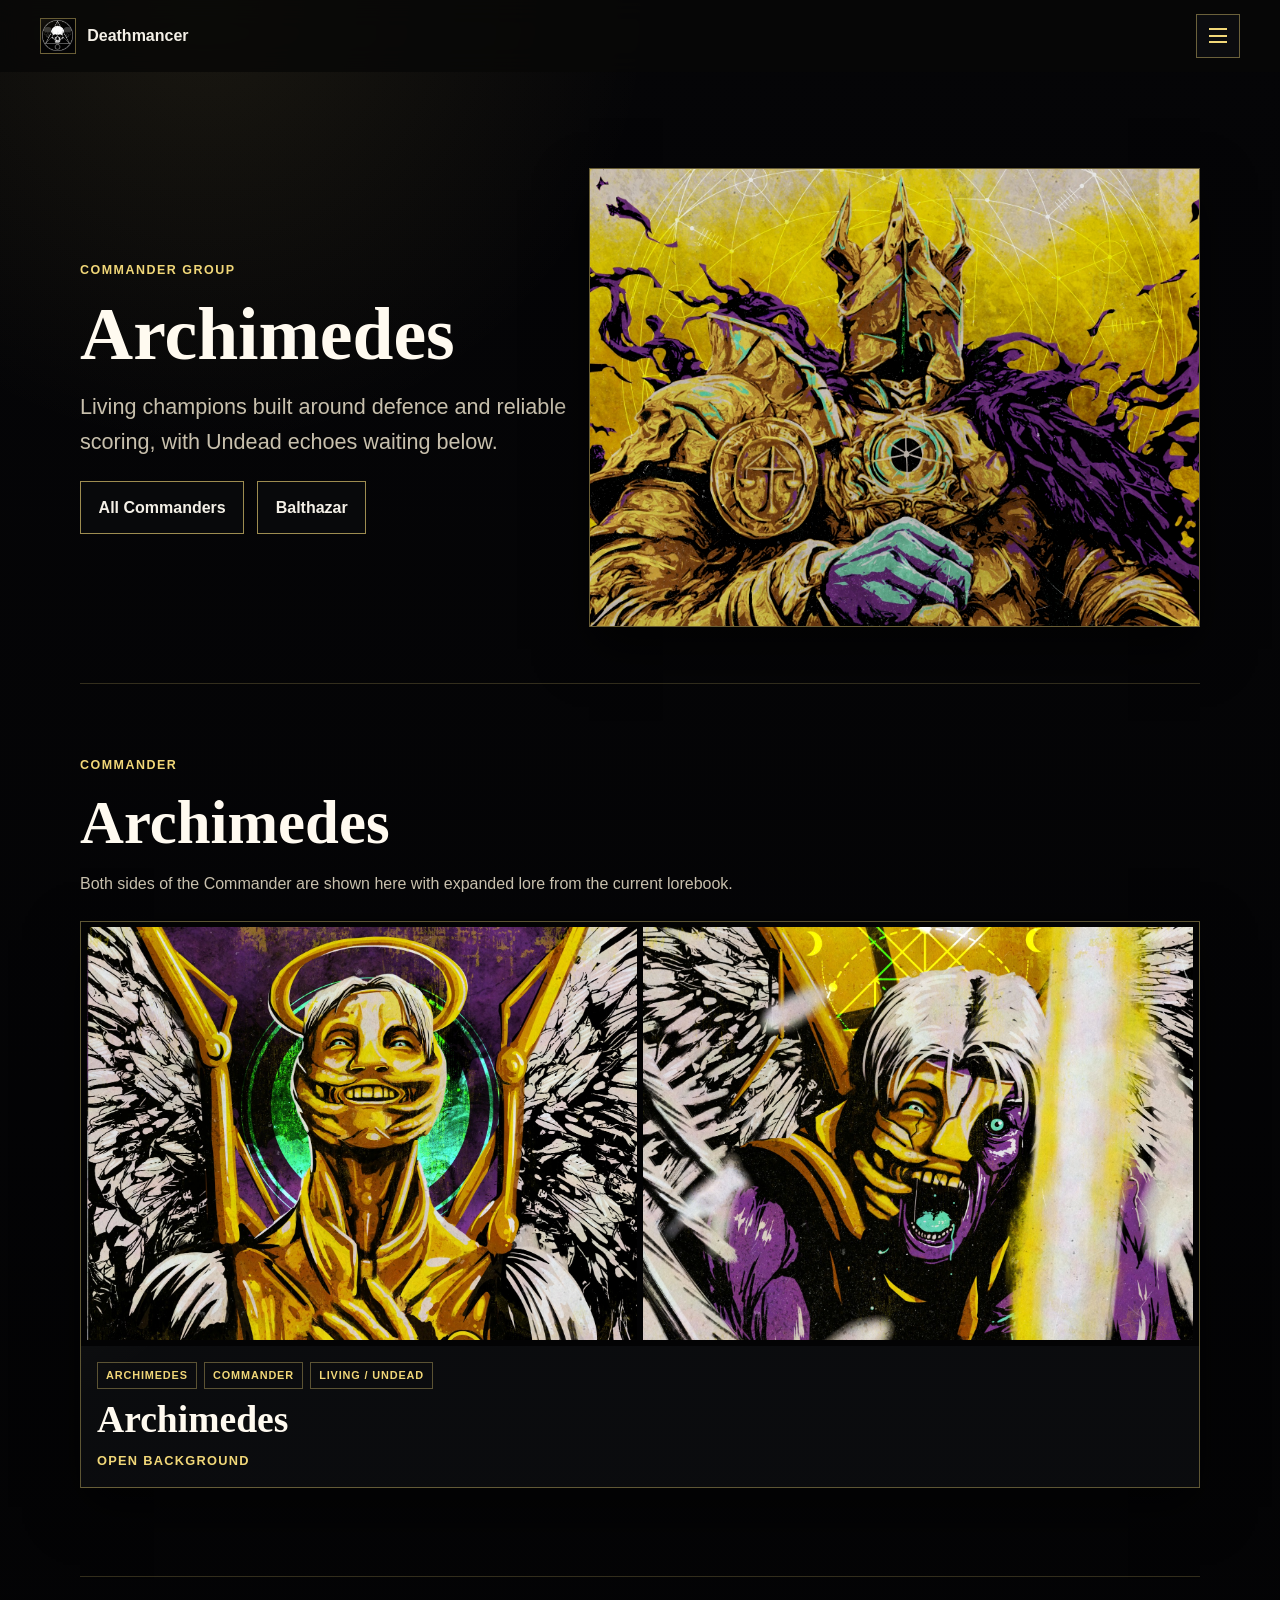
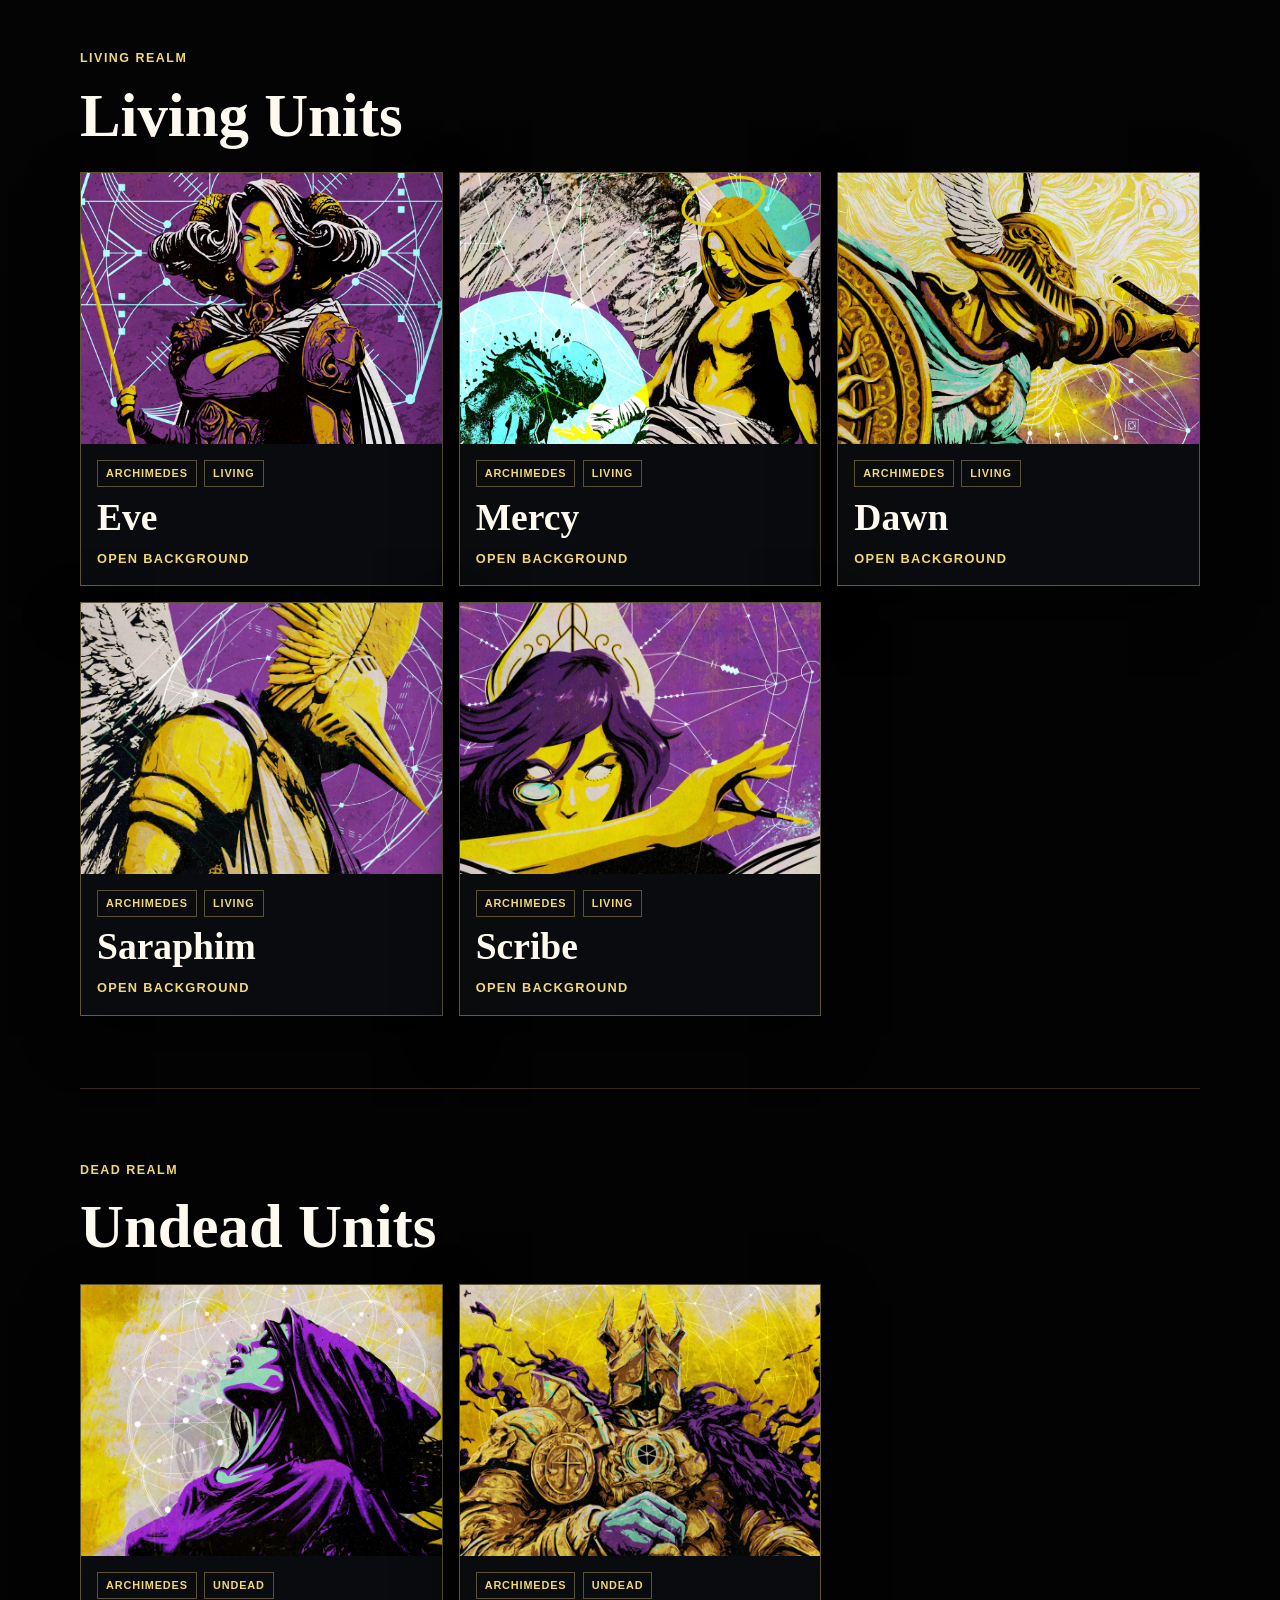
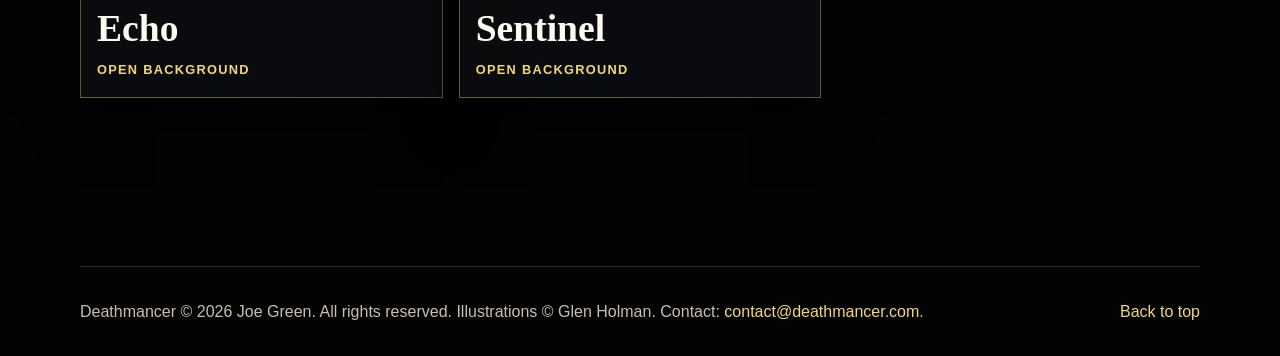
==== commit 0cec55e1: "Install MailerLite universal snippet on every page" ====
--- a/characters-archimedes.html
+++ b/characters-archimedes.html
@@ -32,6 +32,15 @@
   >
   <meta name="twitter:image" content="https://deathmancer.com/assets/images/characters/archimedes-undead.jpg">
   <link rel="stylesheet" href="./styles.css">
+  <!-- MailerLite Universal -->
+  <script>
+    (function(w,d,e,u,f,l,n){w[f]=w[f]||function(){(w[f].q=w[f].q||[])
+    .push(arguments);},l=d.createElement(e),l.async=1,l.src=u,
+    n=d.getElementsByTagName(e)[0],n.parentNode.insertBefore(l,n);})
+    (window,document,'script','https://assets.mailerlite.com/js/universal.js','ml');
+    ml('account', '2631999');
+  </script>
+  <!-- End MailerLite Universal -->
 </head>
 <body class="characters-page">
   <header class="site-header" data-header>
--- a/styles.css
+++ b/styles.css
@@ -192,6 +192,27 @@
   line-height: 1;
 }
 
+@media (max-width: 380px) {
+  .site-header {
+    gap: 0.4rem;
+    padding-inline: 0.6rem;
+  }
+
+  .brand {
+    gap: 0.4rem;
+    font-size: 0.85rem;
+  }
+
+  .social-links {
+    gap: 0.25rem;
+  }
+
+  .social-links a {
+    width: 2rem;
+    height: 2rem;
+  }
+}
+
 .nav-toggle {
   order: 3;
   display: inline-grid;
@@ -275,6 +296,101 @@
 
 .hero--feature .stat-strip {
   margin-inline: auto;
+}
+
+.launch-banner {
+  background: #075339;
+  border-bottom: 1px solid #15845e;
+}
+
+.launch-banner a {
+  width: min(100% - 2rem, var(--max-width));
+  margin-inline: auto;
+  padding: 1.4rem 0;
+  display: flex;
+  flex-wrap: wrap;
+  align-items: center;
+  justify-content: center;
+  gap: 1rem 2rem;
+  color: #fff;
+  text-decoration: none;
+  font-size: 1.15rem;
+  font-weight: 700;
+  text-align: center;
+}
+
+.launch-banner img {
+  width: 17rem;
+  max-width: 100%;
+  height: auto;
+}
+
+.launch-banner__invitation {
+  font-size: 0.9rem;
+  font-weight: 400;
+  text-decoration: underline;
+  text-underline-offset: 0.25em;
+}
+
+.launch-banner a:focus-visible,
+.commander-showcase a:focus-visible,
+a.commander-card__icon:focus-visible {
+  outline: 3px solid var(--gold-bright);
+  outline-offset: 4px;
+}
+
+.commander-showcase a {
+  display: block;
+}
+
+.commander-showcase a:hover img {
+  filter: brightness(1.08);
+}
+
+.commander-preview {
+  max-width: 54rem;
+}
+
+.commander-preview h1 {
+  font-size: 3rem;
+}
+
+.commander-preview__abilities {
+  margin: 2rem 0;
+  border-block: 1px solid var(--line);
+}
+
+.commander-preview__abilities > div {
+  padding: 1.25rem 0;
+}
+
+.commander-preview__abilities > div + div {
+  border-top: 1px solid var(--line);
+}
+
+.commander-preview__abilities dt {
+  color: var(--gold-bright);
+  font-family: Georgia, serif;
+  font-size: 1.35rem;
+  font-weight: 700;
+  margin-bottom: 0.4rem;
+}
+
+.commander-preview__abilities dd {
+  color: var(--muted);
+  margin: 0;
+}
+
+@media (max-width: 480px) {
+  .launch-banner a {
+    flex-direction: column;
+    gap: 0.85rem;
+    font-size: 1rem;
+  }
+
+  .commander-preview h1 {
+    font-size: 2.4rem;
+  }
 }
 
 .eyebrow {
@@ -2037,6 +2153,12 @@
   margin-bottom: clamp(2rem, 6vw, 4rem);
 }
 
+@media (max-width: 480px) {
+  .video-hero h1 {
+    font-size: 2.1rem;
+  }
+}
+
 .video-grid {
   display: grid;
   gap: 1rem;
@@ -2133,6 +2255,14 @@
   border: 0;
 }
 
+.video-card__media--landscape iframe {
+  aspect-ratio: 16 / 9;
+}
+
+.video-grid {
+  align-items: start;
+}
+
 .video-card__frame span {
   color: var(--gold-bright);
   font-size: 0.85rem;
@@ -2213,7 +2343,7 @@
   }
 }
 
-@media (min-width: 840px) {
+@media (min-width: 1360px) {
   .nav-toggle {
     display: none;
   }
@@ -2237,7 +2367,9 @@
   .social-links--header {
     order: 3;
   }
-
+}
+
+@media (min-width: 840px) {
   .hero {
     grid-template-columns: minmax(0, 1.05fr) minmax(18rem, 0.82fr);
     min-height: calc(100svh - 7.5rem);
@@ -2768,6 +2900,10 @@
   place-items: center;
   padding: 1rem;
   pointer-events: none;
+}
+
+.scorekeeper-effect[hidden] {
+  display: none;
 }
 
 .scorekeeper-effect::before {
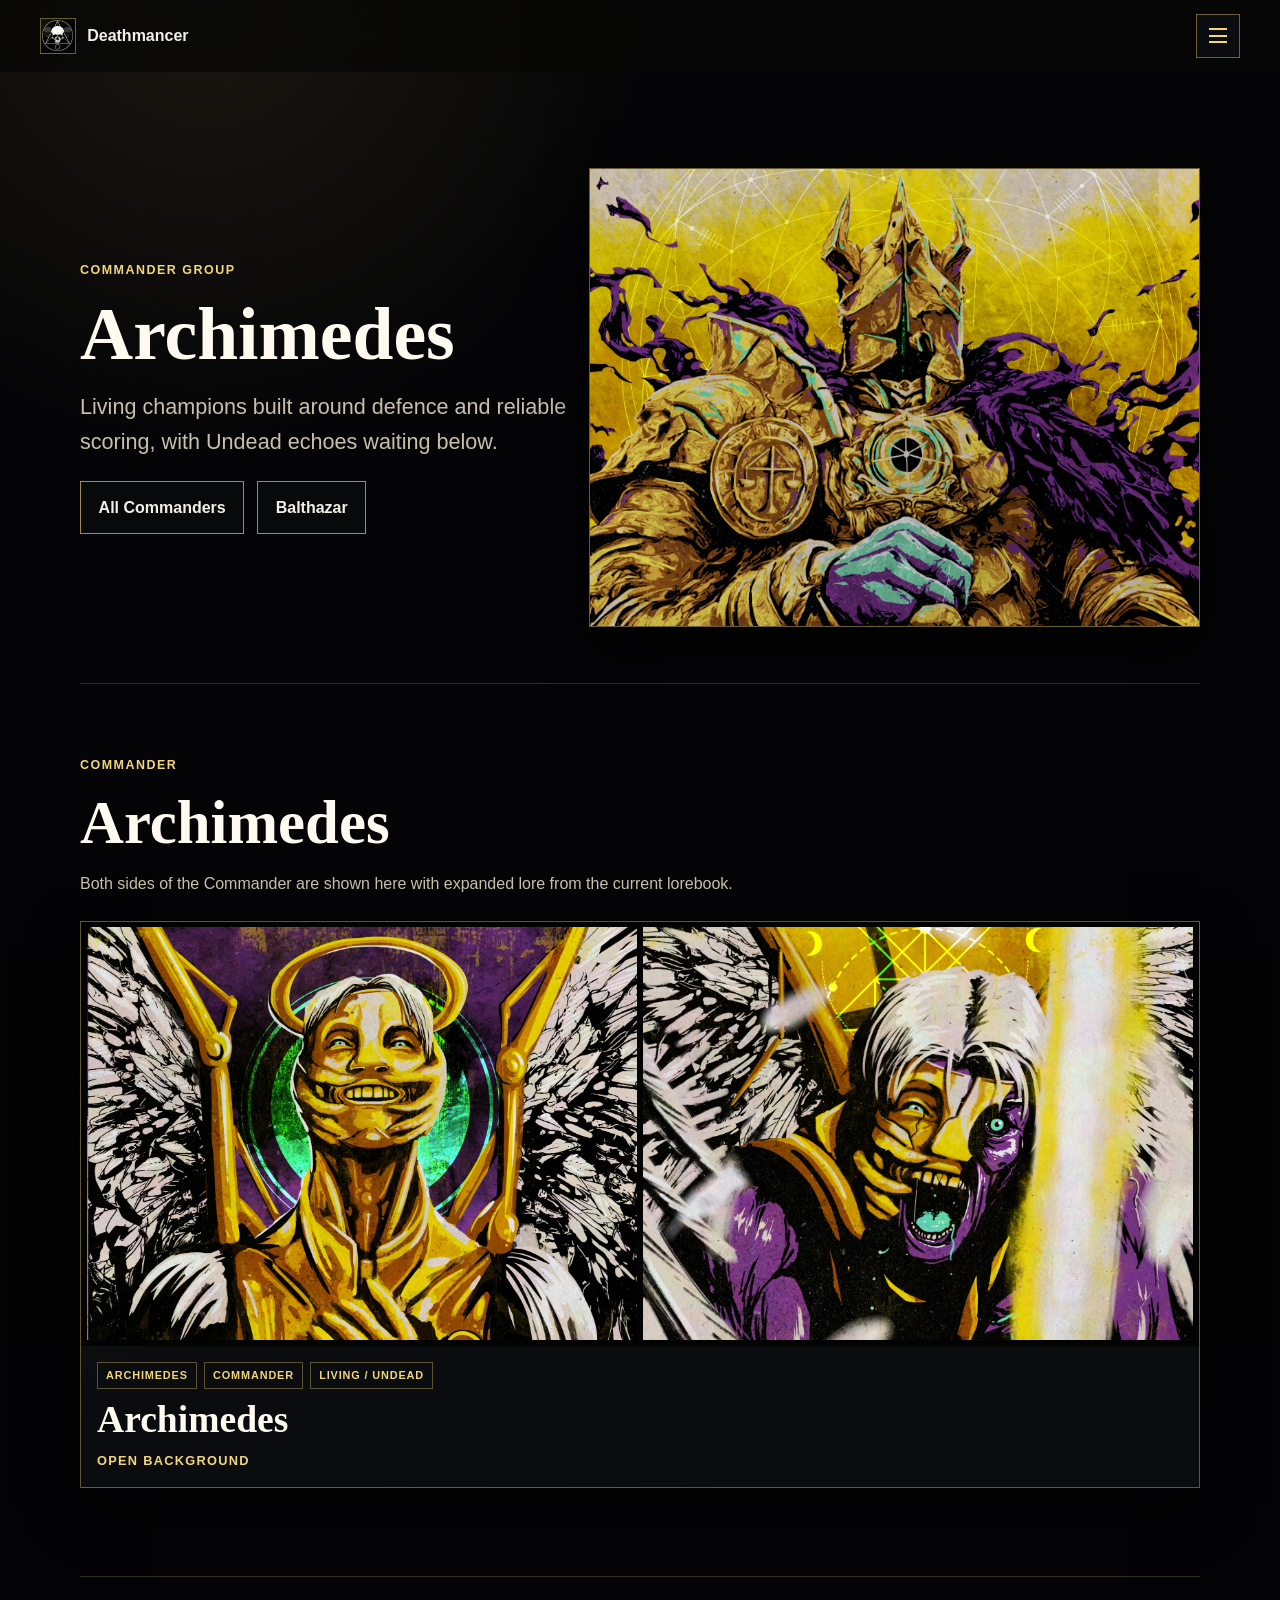
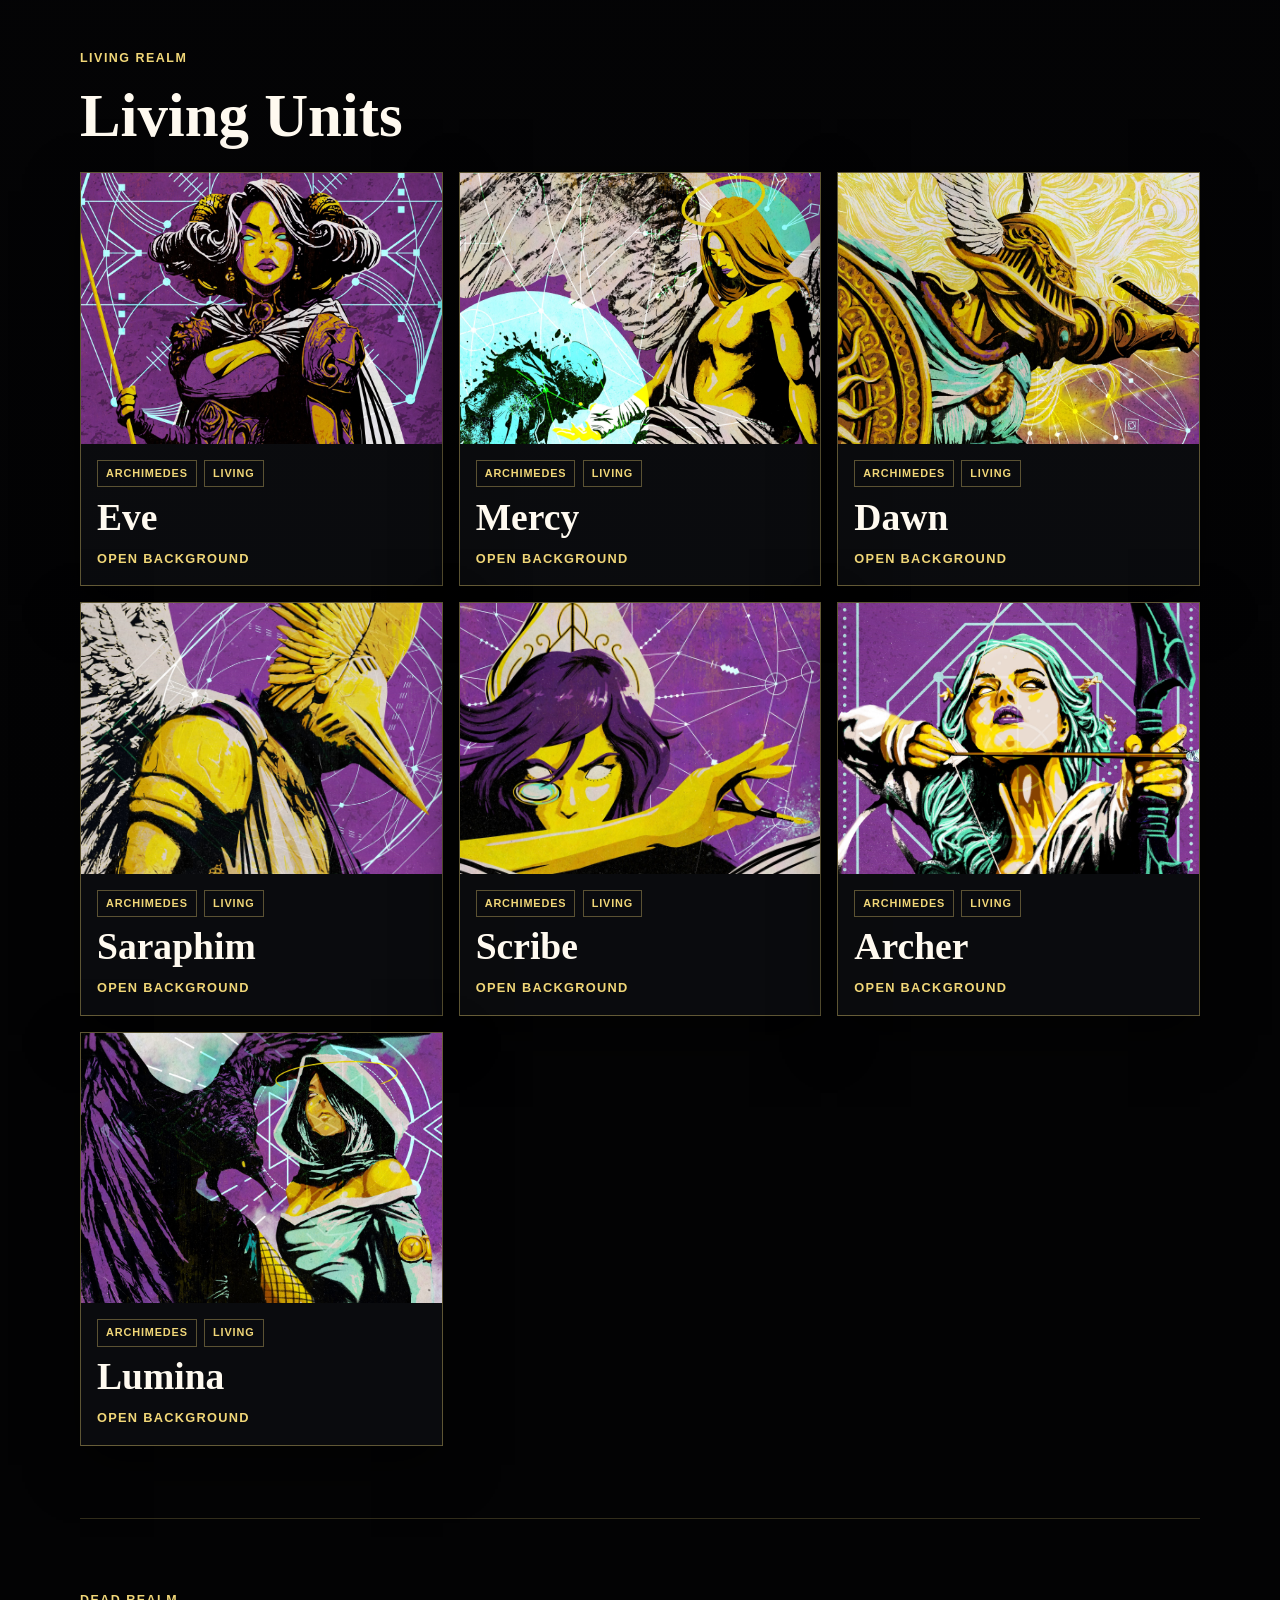
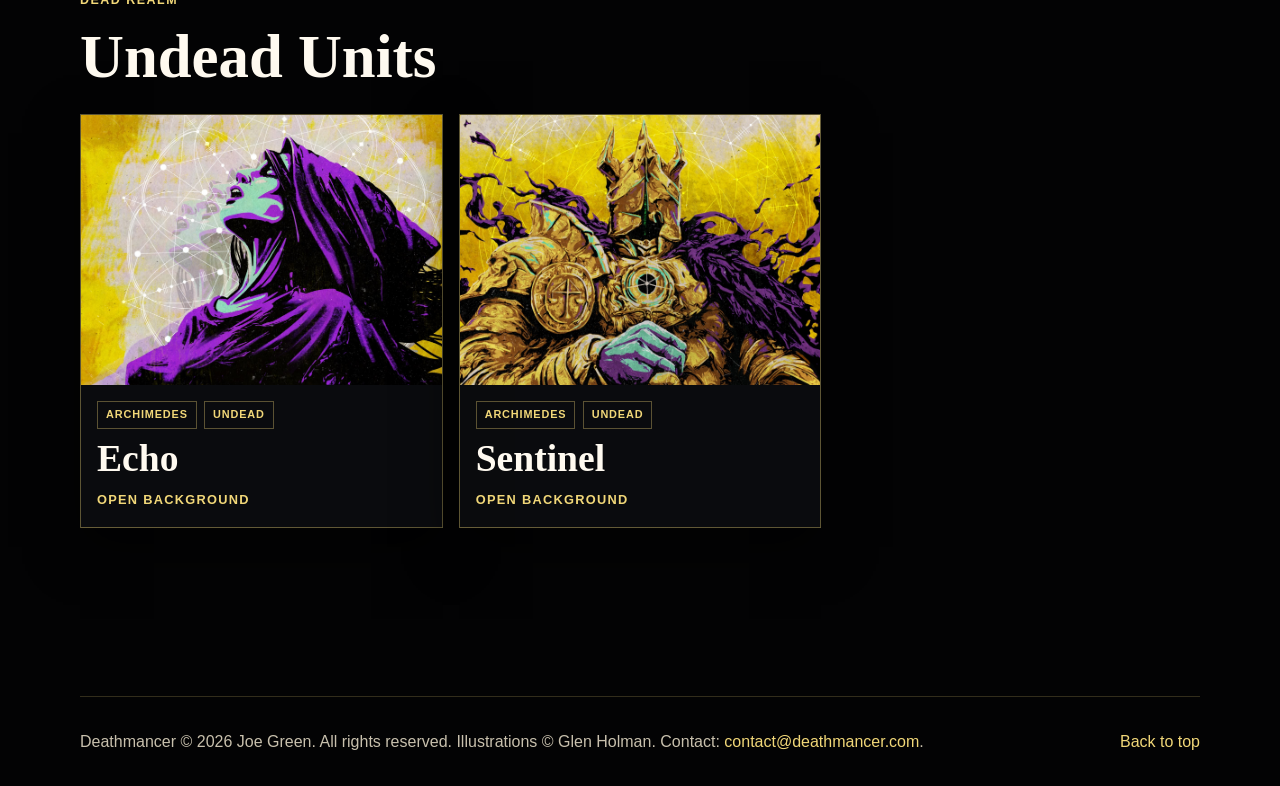
==== commit 20026fff: "Publish latest rulebooks and illustrated character lore" ====
--- a/characters-archimedes.html
+++ b/characters-archimedes.html
@@ -162,6 +162,24 @@
             <span class="character-card__action">Open background</span>
           </span>
         </button>
+
+        <button class="character-card character-card--button" type="button" data-character-modal data-name="Archer, Radiant Arrow" data-commander="Archimedes" data-type="Living" data-unit="Angel of the Straight Line" data-known="Chooses between a clean strike and a measured scoring advance." data-history="Archer belongs to the moment when argument must become direction.&#10;&#10;Her arrows are forged only after the Gilded Tribunal reaches a verdict, each shaft carrying the written reason for its release beneath the fletching. She can strike a heart at impossible distance, but precision is not what makes her holy. Accountability does.&#10;&#10;Wrath turns punishment into administration without conscience. Archer accepts that every straight line excludes other paths and therefore insists the choice be named. Sometimes the line advances the Order. Sometimes it ends a threat. She does not confuse decisiveness with innocence." data-closing="" data-image="./assets/images/characters/archer.jpg">
+          <img src="./assets/images/characters/archer.jpg" alt="Archer character artwork for Deathmancer." loading="lazy">
+          <span class="character-card__body">
+            <span class="character-card__meta"><span>Archimedes</span><span>Living</span></span>
+            <strong>Archer</strong>
+            <span class="character-card__action">Open background</span>
+          </span>
+        </button>
+
+        <button class="character-card character-card--button" type="button" data-character-modal data-name="Lumina, Speedy Scout" data-commander="Archimedes" data-type="Living" data-unit="Angelic Scout" data-known="Fragile speed and high power; dangerous when warning and protection meet." data-history="Lumina sees the battlefield before the battlefield admits it has changed.&#10;&#10;She flew the warning to Ilyon with ash embedded in her wings and Wailer&#x27;s cry travelling beneath the earth behind her. Sentinel delayed the alarm by seven minutes. Neither has forgotten. In death he became the watcher who believes every warning; in life she remains the scout who has no time to soften one.&#10;&#10;Speed is not safety. It is proximity to danger. Lumina reaches the line first because somebody must, and trusts the shields behind her to make information survive long enough to become strategy." data-closing="" data-image="./assets/images/characters/lumina.jpg">
+          <img src="./assets/images/characters/lumina.jpg" alt="Lumina character artwork for Deathmancer." loading="lazy">
+          <span class="character-card__body">
+            <span class="character-card__meta"><span>Archimedes</span><span>Living</span></span>
+            <strong>Lumina</strong>
+            <span class="character-card__action">Open background</span>
+          </span>
+        </button>
       </div>
     </section>
 
--- a/styles.css
+++ b/styles.css
@@ -353,6 +353,26 @@
 
 .commander-preview h1 {
   font-size: 3rem;
+}
+
+.commander-preview .character-card {
+  max-width: 32rem;
+  margin: 0 0 1.5rem;
+}
+
+.commander-preview .character-card > img {
+  aspect-ratio: 2048 / 1570;
+}
+
+.character-modal--gatekeeper .character-modal__copy h2 {
+  font-size: 2rem;
+}
+
+.character-modal--gatekeeper .character-modal__layout > img {
+  height: auto;
+  max-height: 32rem;
+  object-fit: contain;
+  align-self: start;
 }
 
 .commander-preview__abilities {
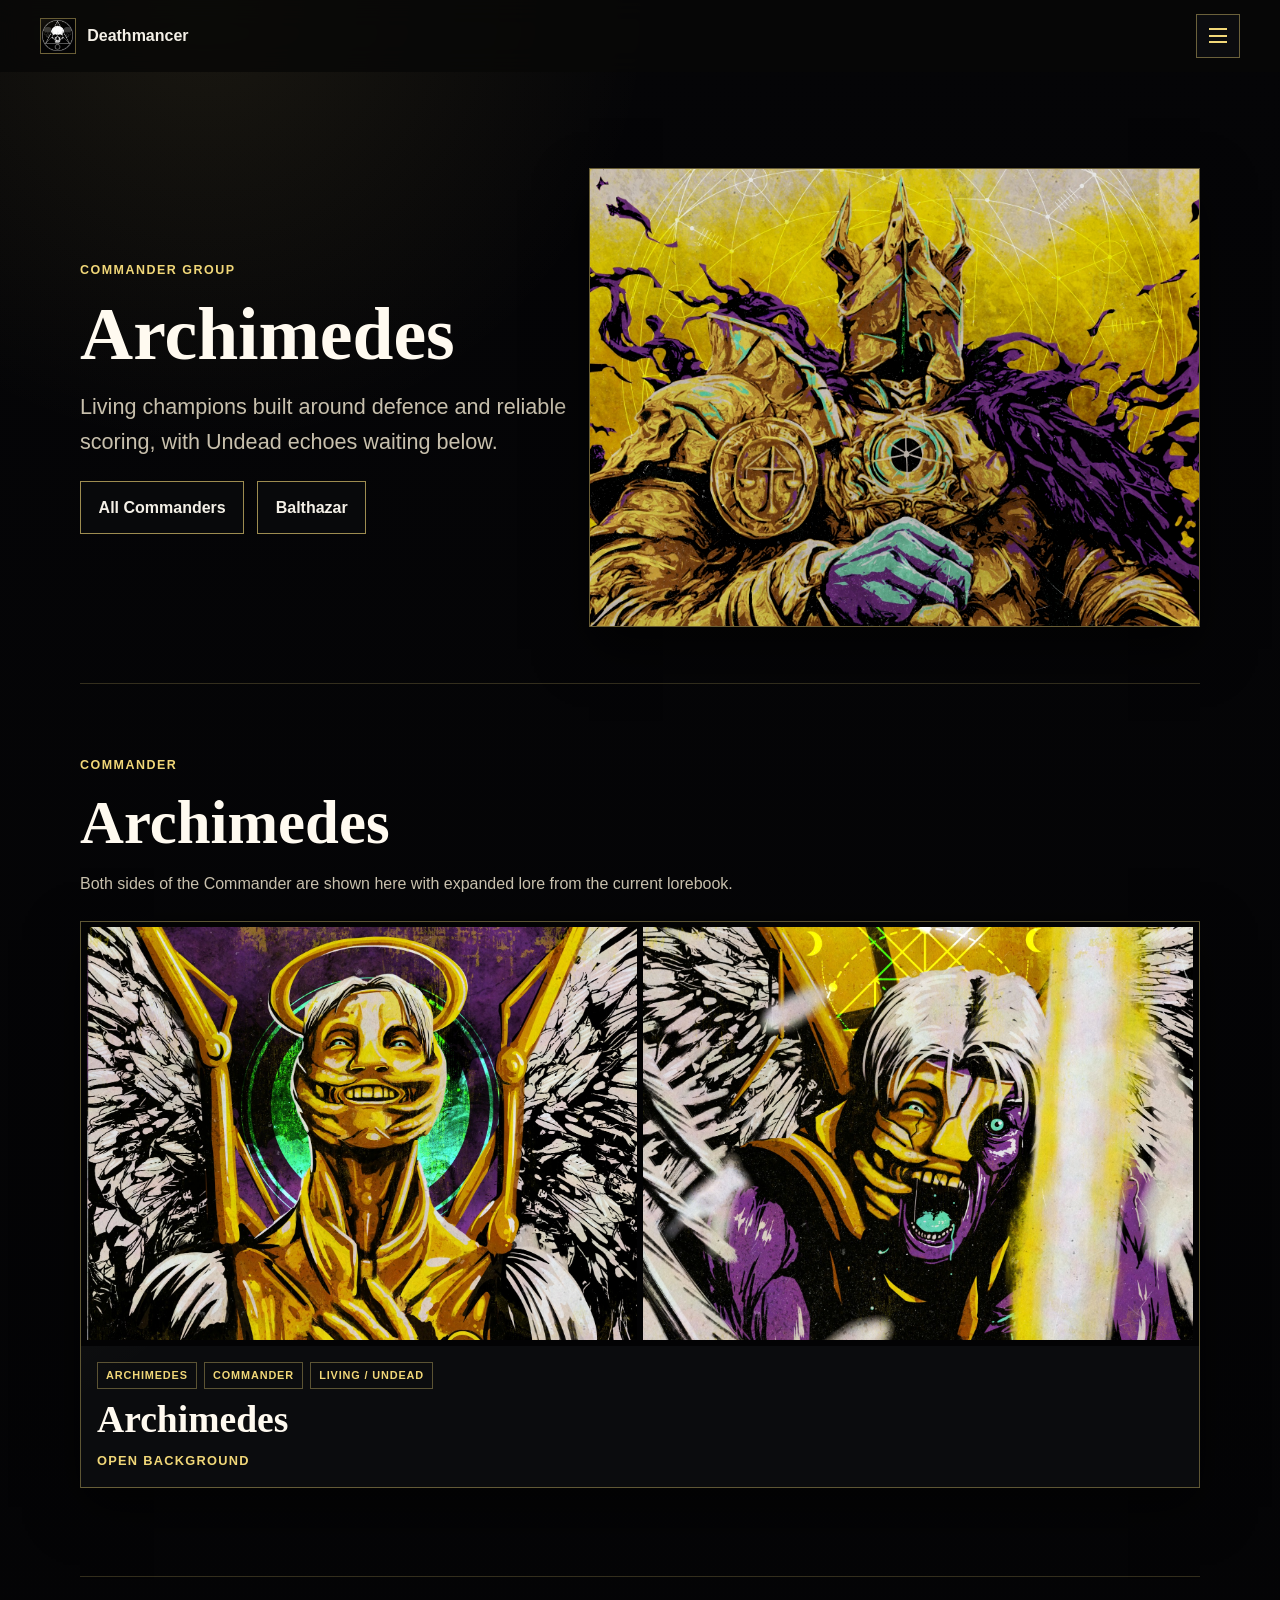
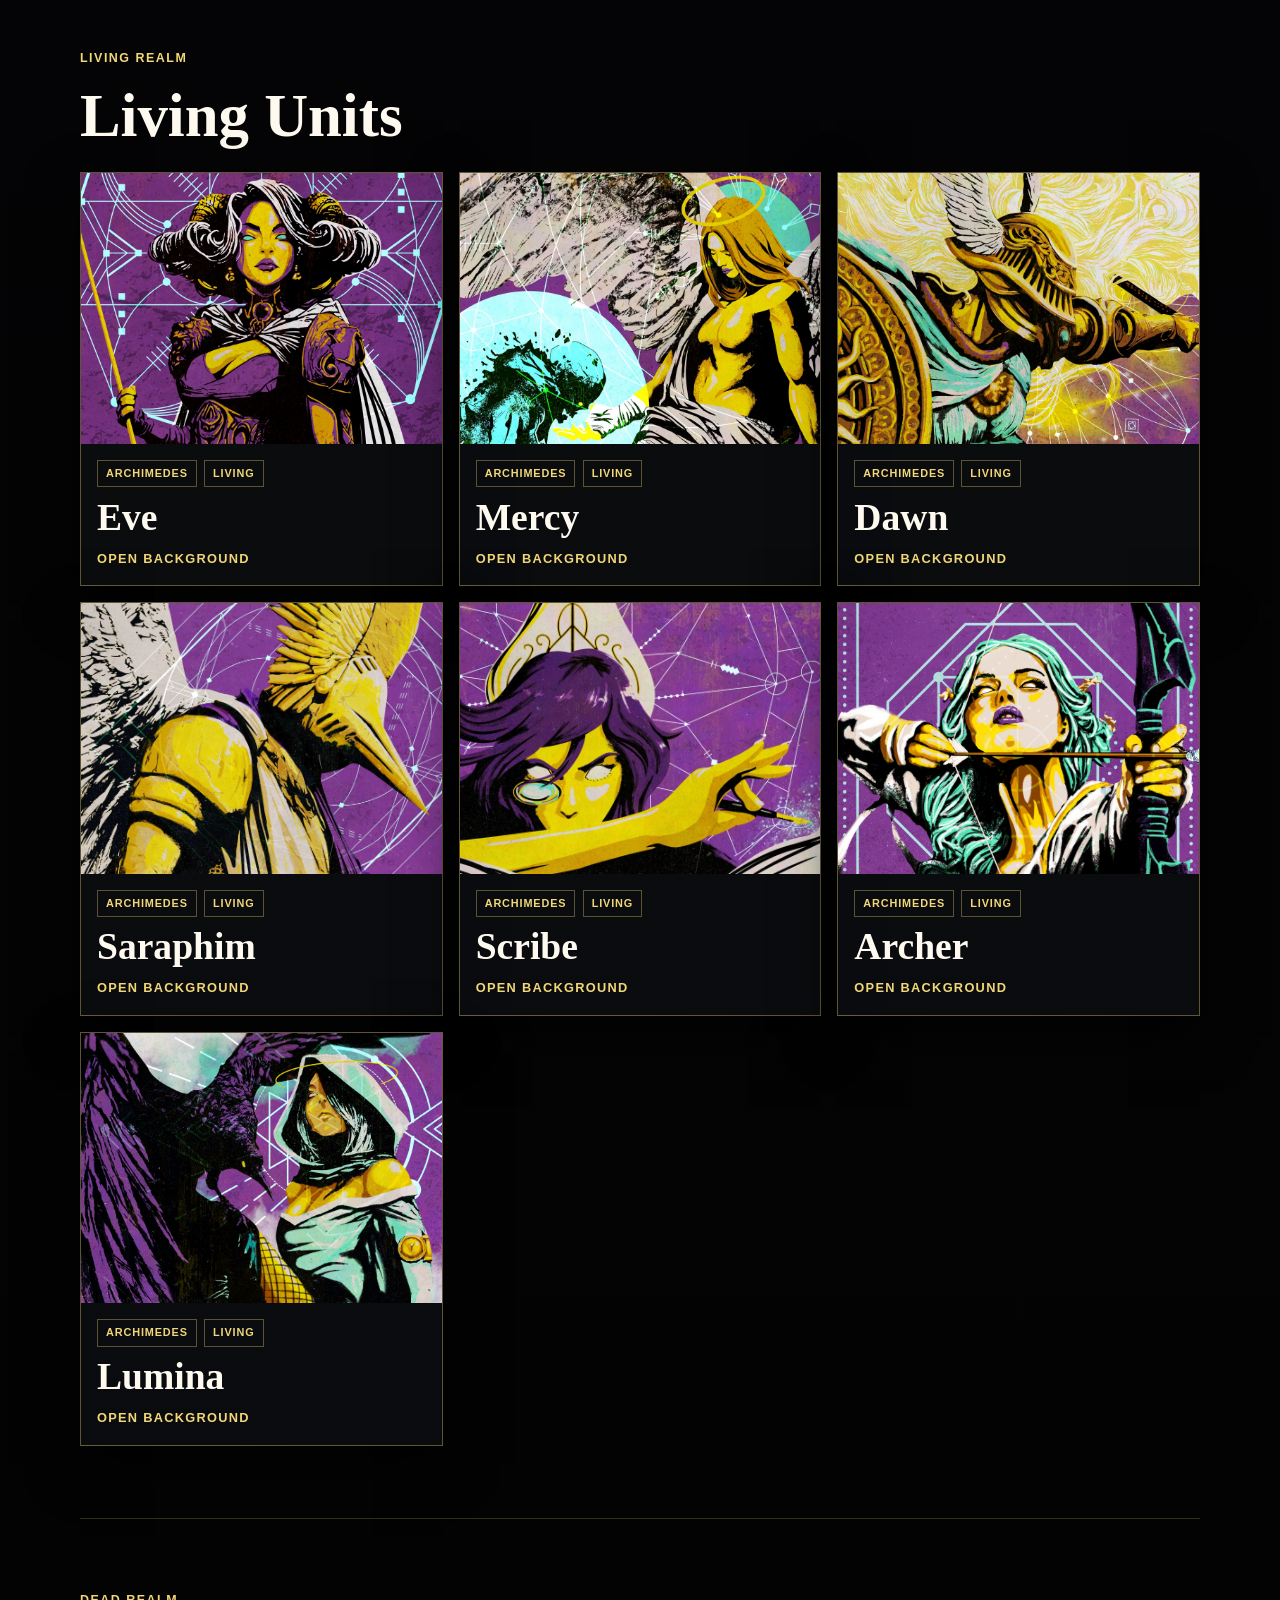
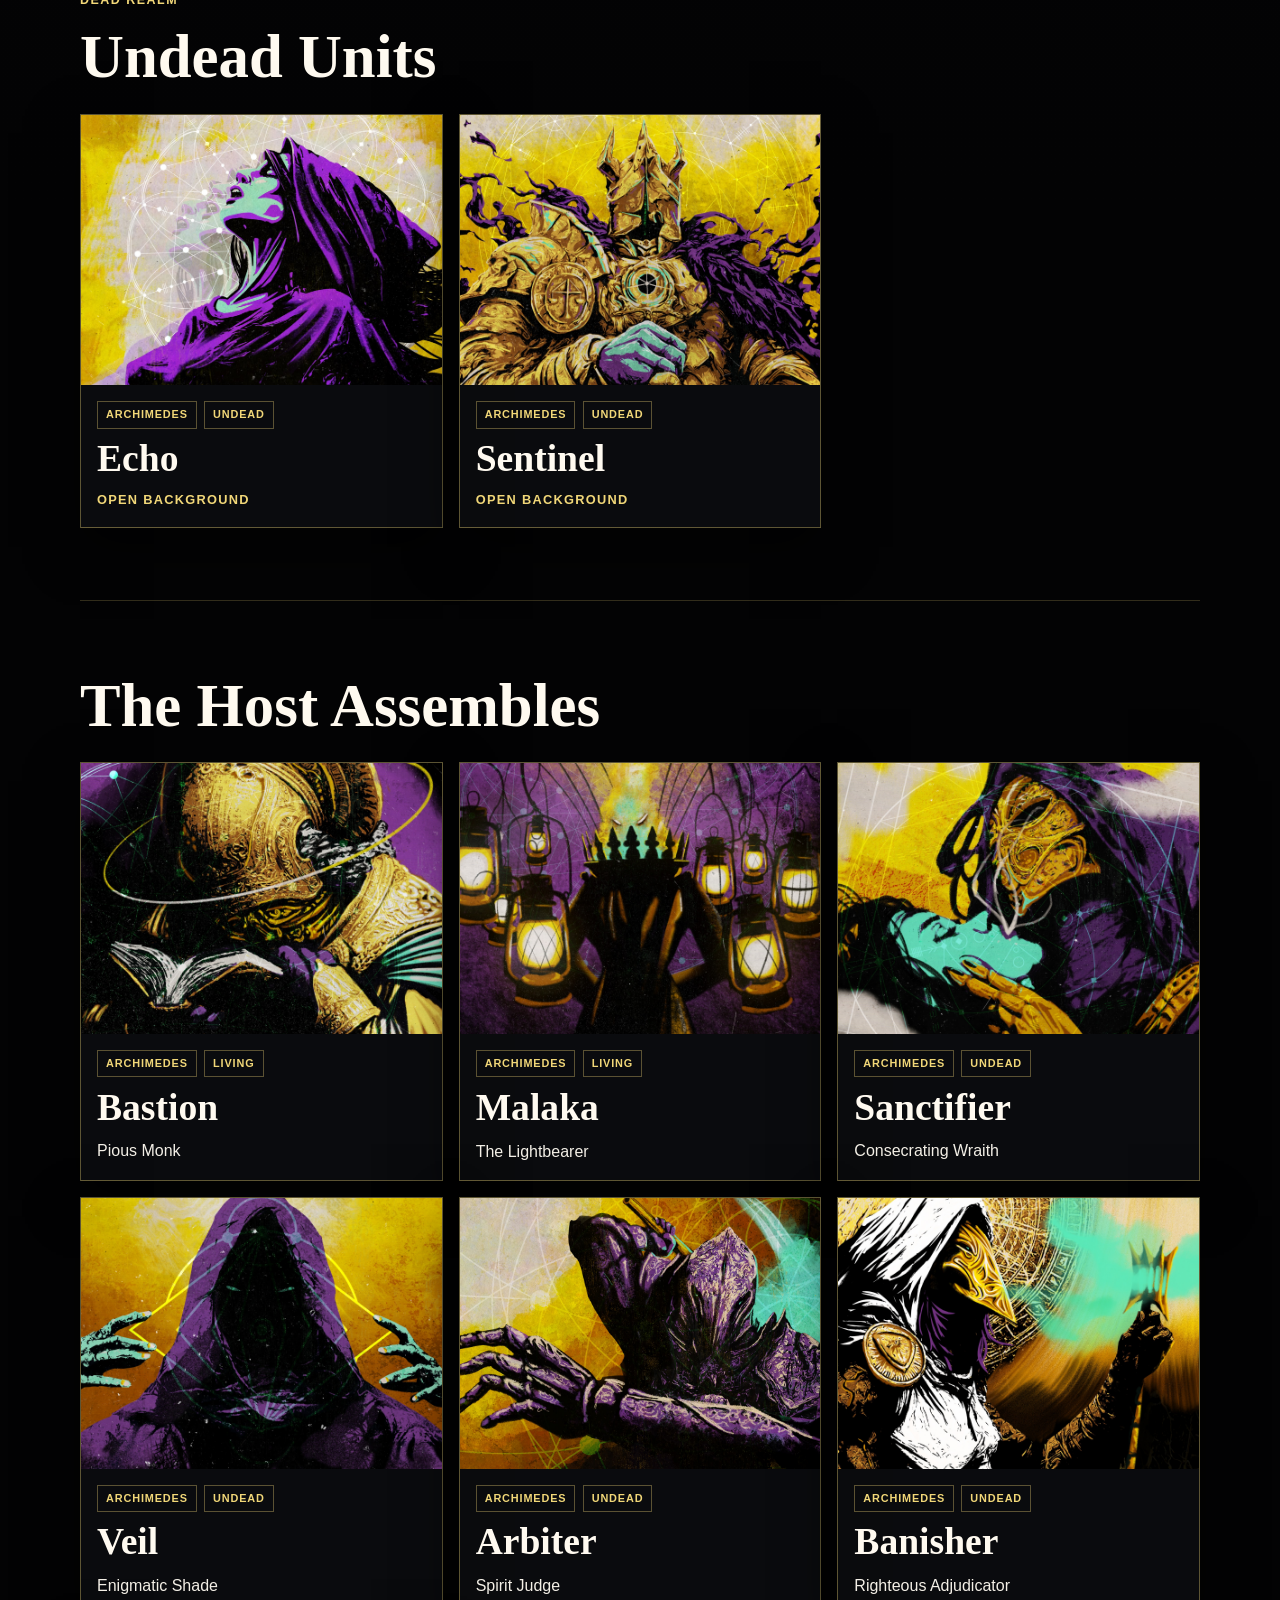
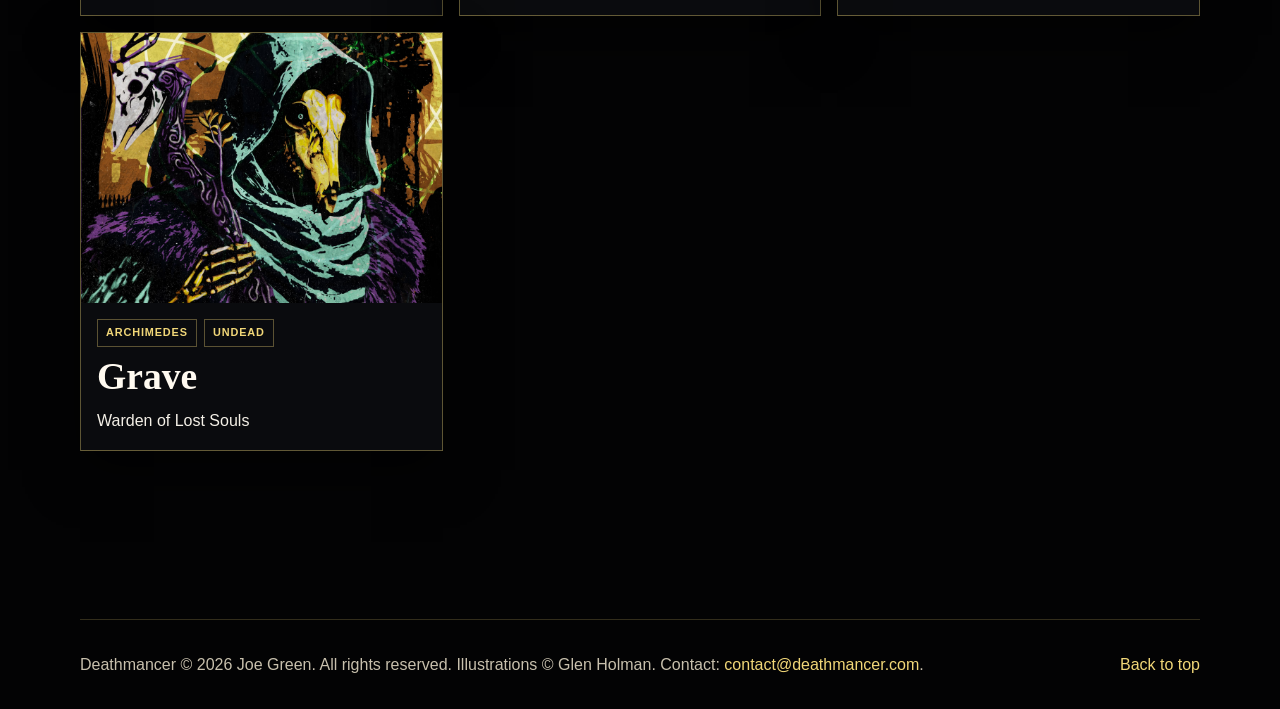
==== commit 15833106: "Update final card artwork and four-Commander scoretracker for 0.9" ====
--- a/characters-archimedes.html
+++ b/characters-archimedes.html
@@ -208,7 +208,7 @@
         </button>
       </div>
     </section>
-  </main>
+  <section class="character-commander" aria-labelledby="new-host-art"><div class="section__heading"><h2 id="new-host-art">The Host Assembles</h2></div><div class="character-grid"><button class="character-card character-card--button" type="button" data-character-modal data-name="Bastion" data-commander="Archimedes" data-type="Living" data-unit="Pious Monk" data-known="" data-history="" data-closing="" data-image="./assets/images/characters/bastion.jpg"><img src="./assets/images/characters/bastion.jpg" alt="Bastion artwork by Glen Holman"><span class="character-card__body"><span class="character-card__meta"><span>Archimedes</span><span>Living</span></span><strong>Bastion</strong><span>Pious Monk</span></span></button><button class="character-card character-card--button" type="button" data-character-modal data-name="Malaka" data-commander="Archimedes" data-type="Living" data-unit="The Lightbearer" data-known="" data-history="" data-closing="" data-image="./assets/images/characters/malaka.jpg"><img src="./assets/images/characters/malaka.jpg" alt="Malaka artwork by Glen Holman"><span class="character-card__body"><span class="character-card__meta"><span>Archimedes</span><span>Living</span></span><strong>Malaka</strong><span>The Lightbearer</span></span></button><button class="character-card character-card--button" type="button" data-character-modal data-name="Sanctifier" data-commander="Archimedes" data-type="Undead" data-unit="Consecrating Wraith" data-known="" data-history="" data-closing="" data-image="./assets/images/characters/sanctifier.jpg"><img src="./assets/images/characters/sanctifier.jpg" alt="Sanctifier artwork by Glen Holman"><span class="character-card__body"><span class="character-card__meta"><span>Archimedes</span><span>Undead</span></span><strong>Sanctifier</strong><span>Consecrating Wraith</span></span></button><button class="character-card character-card--button" type="button" data-character-modal data-name="Veil" data-commander="Archimedes" data-type="Undead" data-unit="Enigmatic Shade" data-known="" data-history="" data-closing="" data-image="./assets/images/characters/veil.jpg"><img src="./assets/images/characters/veil.jpg" alt="Veil artwork by Glen Holman"><span class="character-card__body"><span class="character-card__meta"><span>Archimedes</span><span>Undead</span></span><strong>Veil</strong><span>Enigmatic Shade</span></span></button><button class="character-card character-card--button" type="button" data-character-modal data-name="Arbiter" data-commander="Archimedes" data-type="Undead" data-unit="Spirit Judge" data-known="" data-history="" data-closing="" data-image="./assets/images/characters/arbiter.jpg"><img src="./assets/images/characters/arbiter.jpg" alt="Arbiter artwork by Glen Holman"><span class="character-card__body"><span class="character-card__meta"><span>Archimedes</span><span>Undead</span></span><strong>Arbiter</strong><span>Spirit Judge</span></span></button><button class="character-card character-card--button" type="button" data-character-modal data-name="Banisher" data-commander="Archimedes" data-type="Undead" data-unit="Righteous Adjudicator" data-known="" data-history="" data-closing="" data-image="./assets/images/characters/banisher.jpg"><img src="./assets/images/characters/banisher.jpg" alt="Banisher artwork by Glen Holman"><span class="character-card__body"><span class="character-card__meta"><span>Archimedes</span><span>Undead</span></span><strong>Banisher</strong><span>Righteous Adjudicator</span></span></button><button class="character-card character-card--button" type="button" data-character-modal data-name="Grave" data-commander="Archimedes" data-type="Undead" data-unit="Warden of Lost Souls" data-known="" data-history="" data-closing="" data-image="./assets/images/characters/grave.jpg"><img src="./assets/images/characters/grave.jpg" alt="Grave artwork by Glen Holman"><span class="character-card__body"><span class="character-card__meta"><span>Archimedes</span><span>Undead</span></span><strong>Grave</strong><span>Warden of Lost Souls</span></span></button></div></section></main>
 
   <dialog class="character-modal" data-character-dialog aria-labelledby="character-dialog-title">
     <button class="character-modal__close" type="button" aria-label="Close character background" data-character-close>&times;</button>
--- a/styles.css
+++ b/styles.css
@@ -3130,3 +3130,34 @@
     animation-iteration-count: 1 !important;
   }
 }
+.score-adjustments {
+  display: grid;
+  grid-template-columns: repeat(3, minmax(0, 1fr));
+  gap: 8px;
+  margin-bottom: 12px;
+}
+.score-adjustments button {
+  min-width: 0;
+  height: 44px;
+  border: 1px solid currentColor;
+  border-radius: 4px;
+  background: transparent;
+  color: inherit;
+  font: inherit;
+  font-size: 20px;
+  cursor: pointer;
+  touch-action: manipulation;
+}
+.score-adjustments button:disabled { opacity: .4; cursor: default; }
+.score-adjustments button:active:not(:disabled) { background: #ffffff20; }
+.score-adjustments button:focus-visible { outline: 2px solid currentColor; outline-offset: 3px; }
+@media (max-width: 380px) { .score-adjustments { gap: 2px; } }
+/* The native selector overlays the portrait for touch and keyboard access. */
+.player-card__header{grid-template-columns:44px minmax(0,1fr);gap:8px}
+@media(min-width:680px){.player-card__header{grid-template-columns:44px minmax(0,1fr) auto}.player-total{justify-content:end}}
+.commander-picker{position:relative;display:block;width:44px;height:44px;min-width:0;margin:0;flex-shrink:0}
+.commander-picker .player-card__commander{width:100%;height:100%;object-fit:cover;border:2px solid #d6bd79;border-radius:50%}
+.commander-picker select{position:absolute;inset:0;opacity:0;width:100%;height:100%;cursor:pointer}
+.commander-picker:focus-within{outline:2px solid #fff0bf;outline-offset:3px;border-radius:50%}
+.commander-picker:after{content:'\25BE';position:absolute;bottom:0;right:0;background:#d6bd79;color:#101b18;border-radius:50%;width:18px;height:18px;text-align:center;pointer-events:none}
+@media(max-width:420px){.player-card__header{grid-template-columns:36px minmax(0,1fr);gap:5px}.commander-picker{width:36px;height:36px}.player-card input[data-player-name]{font-size:12px;padding-inline:3px}}
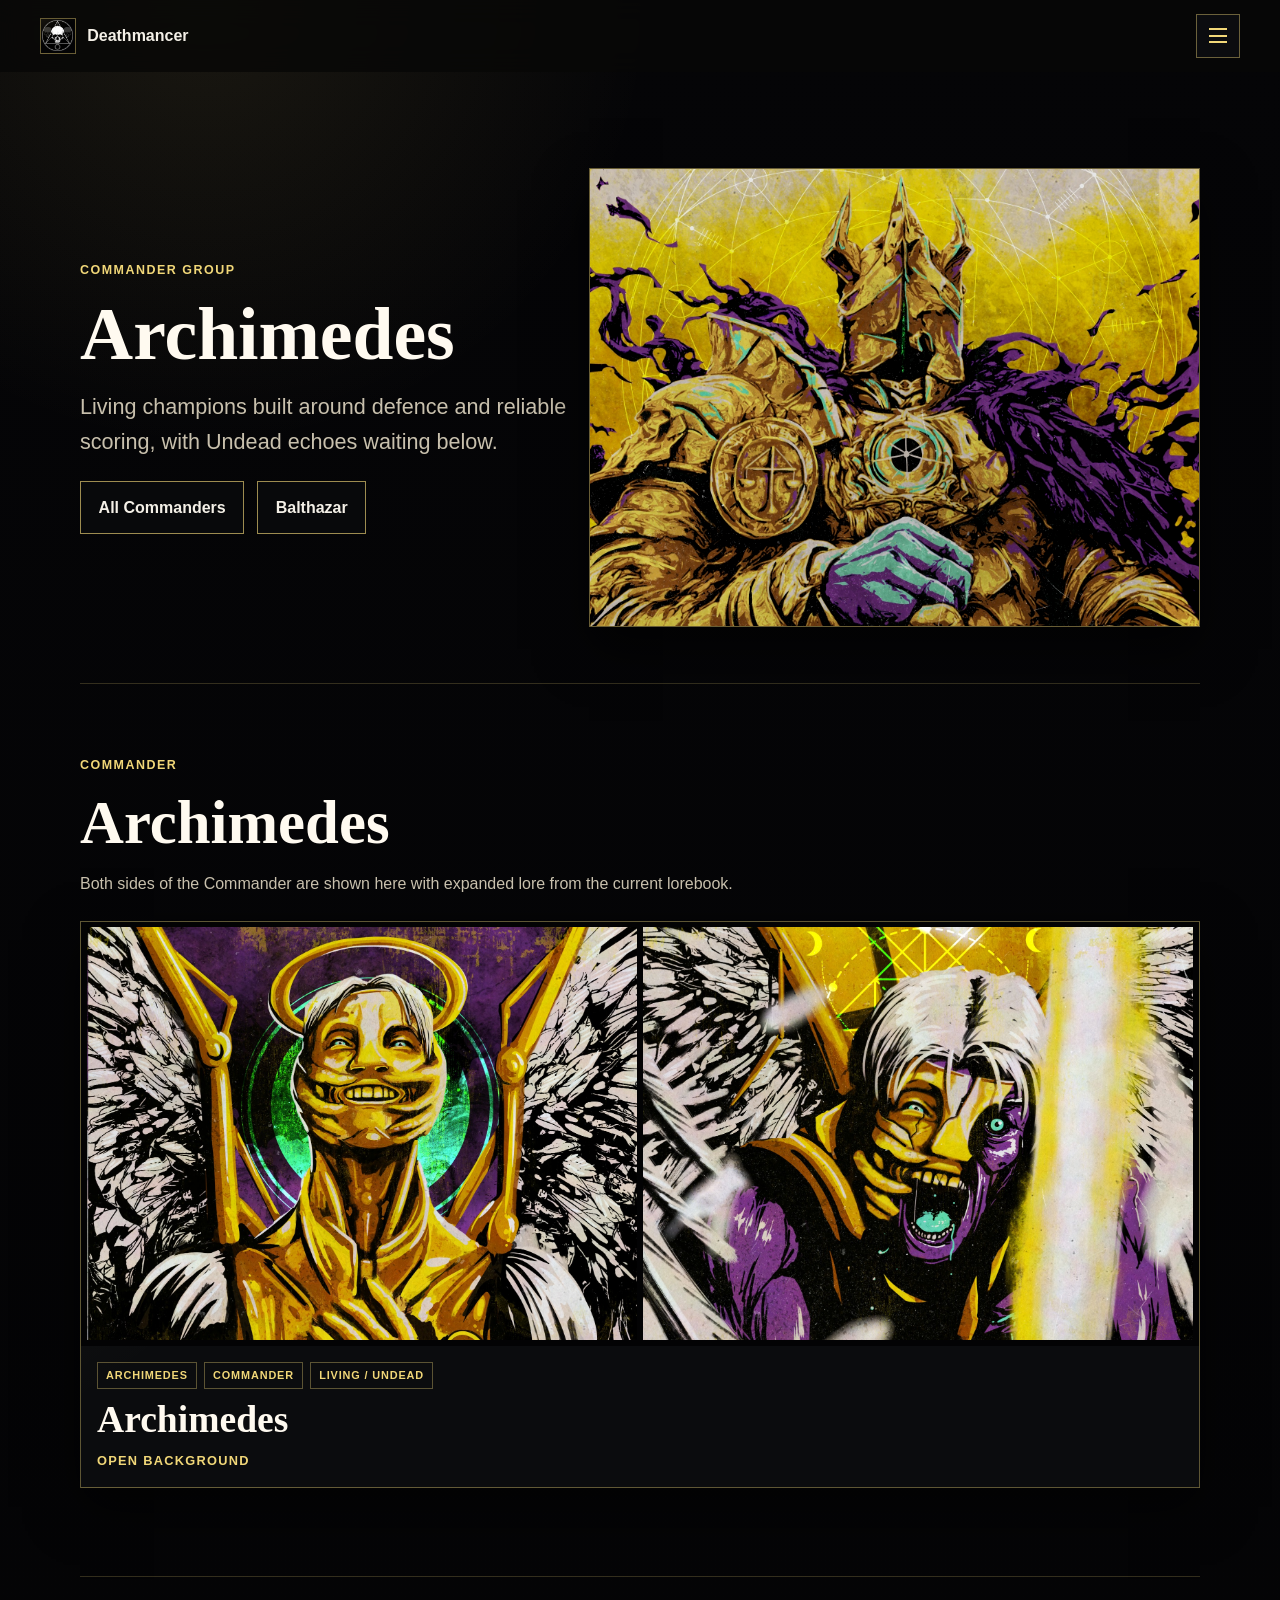
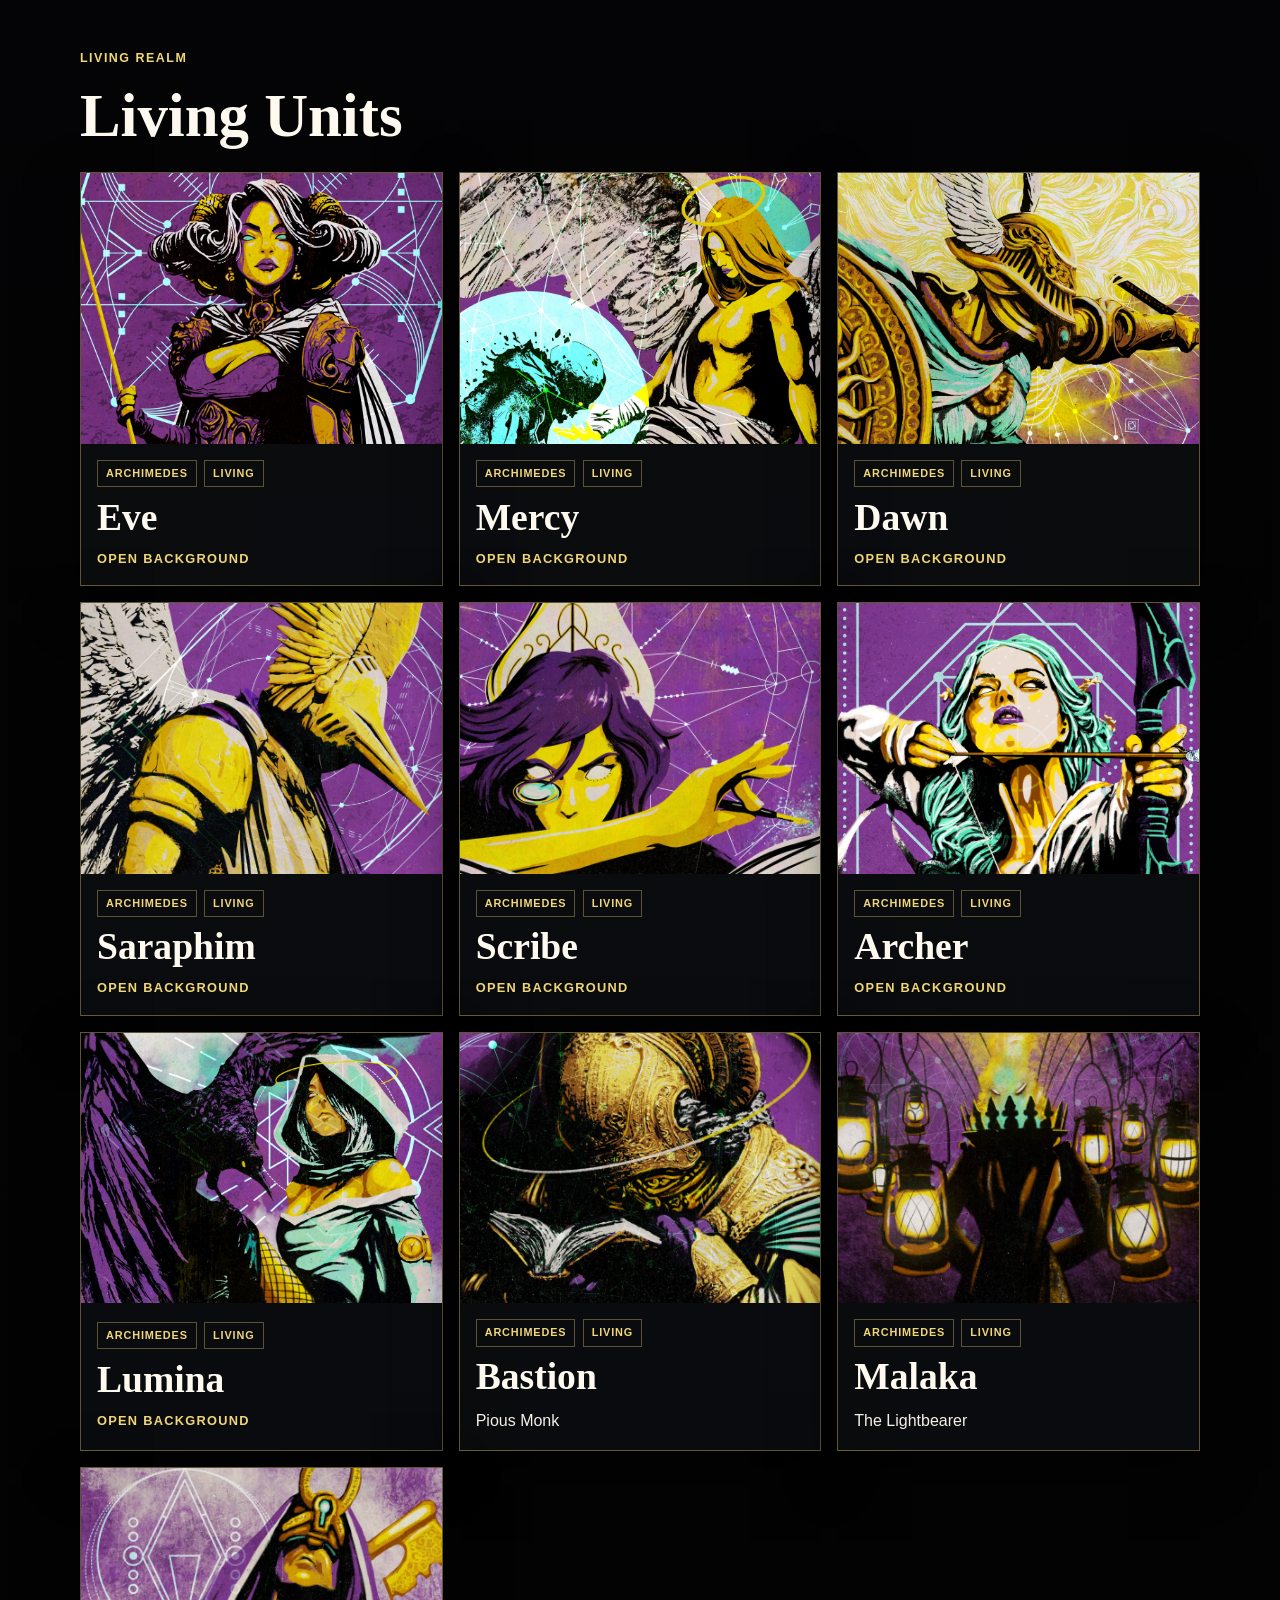
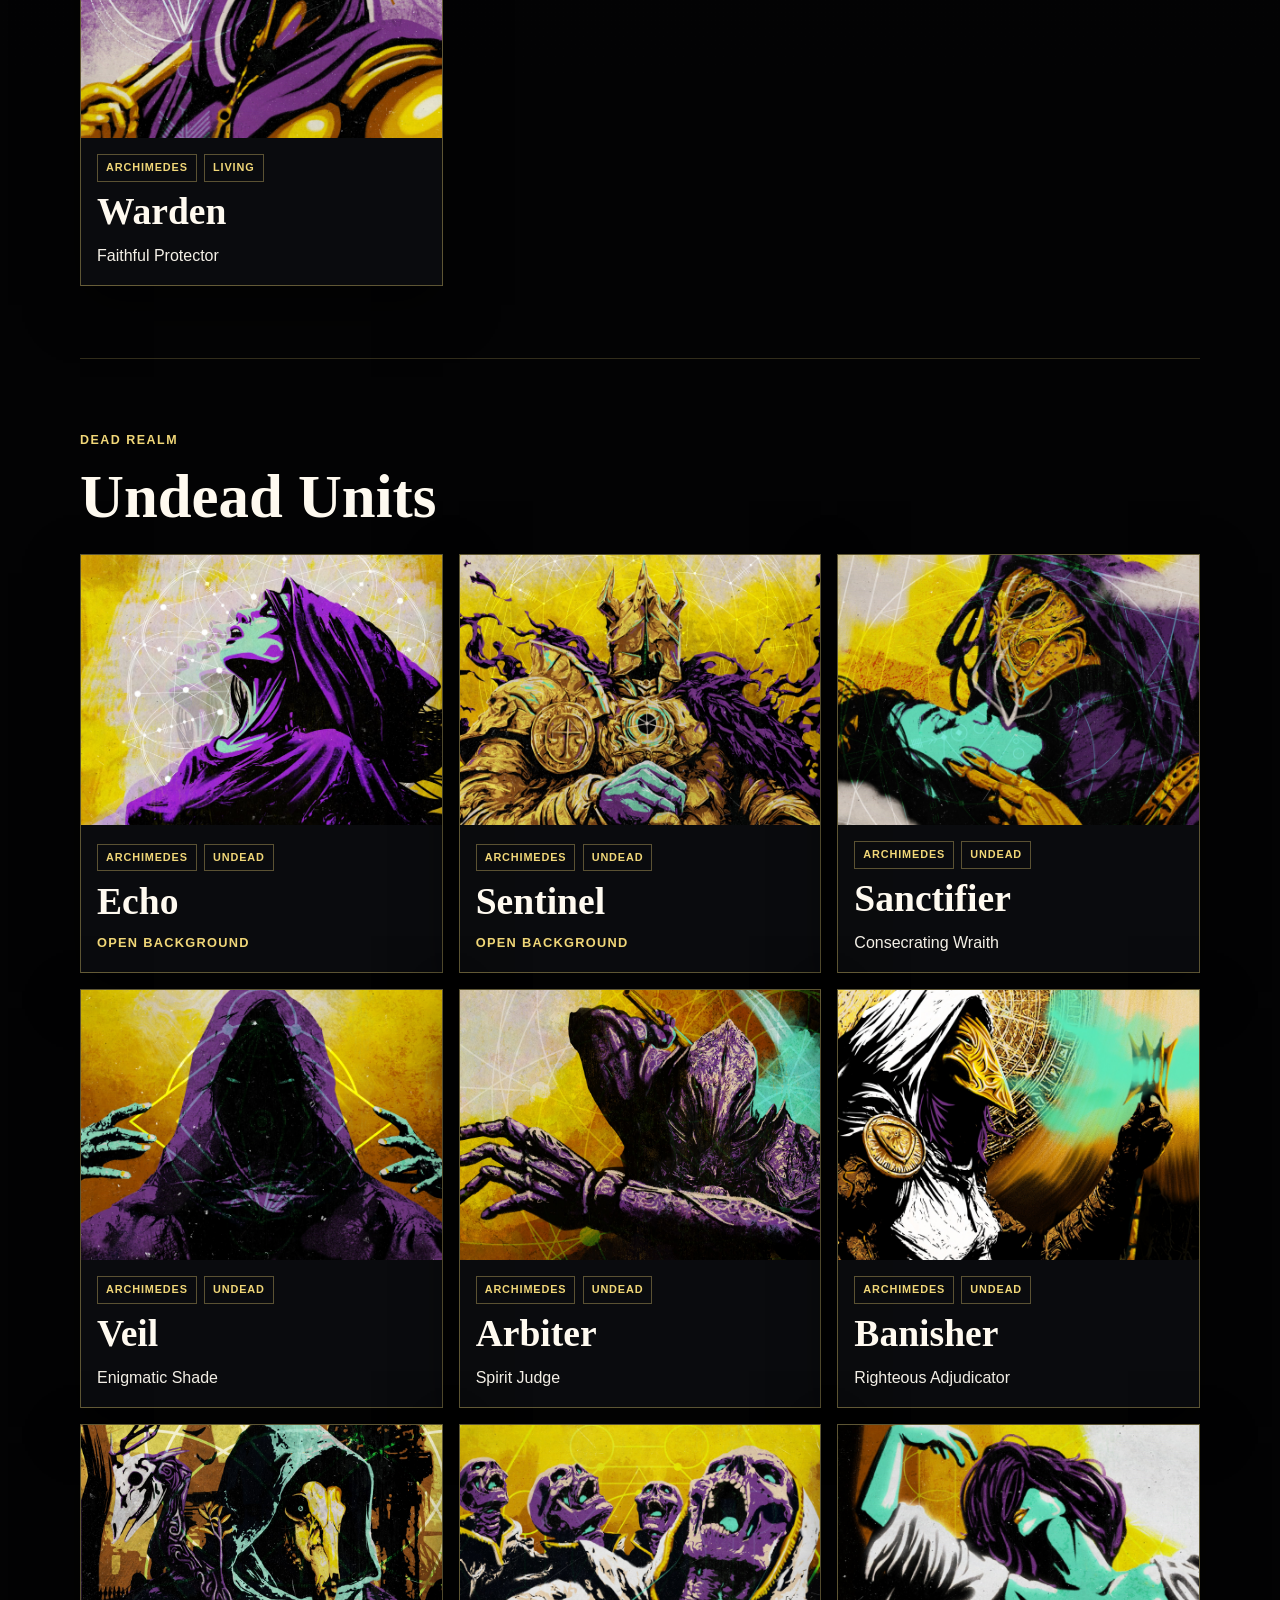
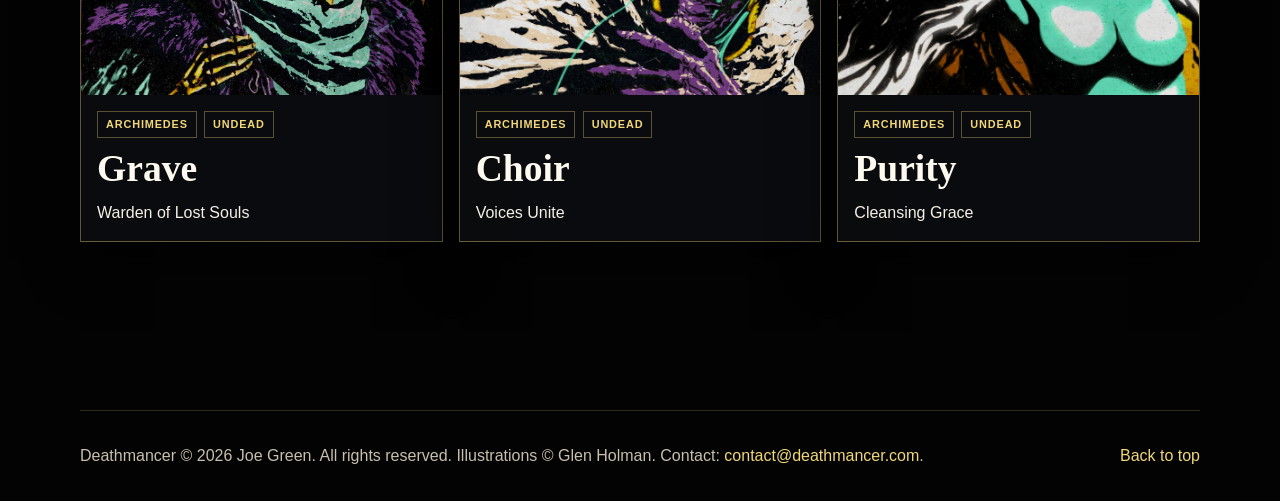
==== commit e6bffc1d: "Fix newsletter repeat prompts and complete realm artwork galleries" ====
--- a/characters-archimedes.html
+++ b/characters-archimedes.html
@@ -32,15 +32,7 @@
   >
   <meta name="twitter:image" content="https://deathmancer.com/assets/images/characters/archimedes-undead.jpg">
   <link rel="stylesheet" href="./styles.css">
-  <!-- MailerLite Universal -->
-  <script>
-    (function(w,d,e,u,f,l,n){w[f]=w[f]||function(){(w[f].q=w[f].q||[])
-    .push(arguments);},l=d.createElement(e),l.async=1,l.src=u,
-    n=d.getElementsByTagName(e)[0],n.parentNode.insertBefore(l,n);})
-    (window,document,'script','https://assets.mailerlite.com/js/universal.js','ml');
-    ml('account', '2631999');
-  </script>
-  <!-- End MailerLite Universal -->
+  <script src="./newsletter.js?v=1" defer></script>
 </head>
 <body class="characters-page">
   <header class="site-header" data-header>
@@ -180,6 +172,9 @@
             <span class="character-card__action">Open background</span>
           </span>
         </button>
+      <button class="character-card character-card--button" type="button" data-character-modal data-name="Bastion" data-commander="Archimedes" data-type="Living" data-unit="Pious Monk" data-known="" data-history="" data-closing="" data-image="./assets/images/characters/bastion.jpg"><img src="./assets/images/characters/bastion.jpg" alt="Bastion artwork by Glen Holman"><span class="character-card__body"><span class="character-card__meta"><span>Archimedes</span><span>Living</span></span><strong>Bastion</strong><span>Pious Monk</span></span></button>
+        <button class="character-card character-card--button" type="button" data-character-modal data-name="Malaka" data-commander="Archimedes" data-type="Living" data-unit="The Lightbearer" data-known="" data-history="" data-closing="" data-image="./assets/images/characters/malaka.jpg"><img src="./assets/images/characters/malaka.jpg" alt="Malaka artwork by Glen Holman"><span class="character-card__body"><span class="character-card__meta"><span>Archimedes</span><span>Living</span></span><strong>Malaka</strong><span>The Lightbearer</span></span></button>
+        <button class="character-card character-card--button" type="button" data-character-modal data-name="Warden" data-commander="Archimedes" data-type="Living" data-unit="Faithful Protector" data-known="" data-history="" data-closing="" data-image="./assets/images/characters/warden.jpg"><img src="./assets/images/characters/warden.jpg" alt="Warden artwork by Glen Holman" loading="lazy"><span class="character-card__body"><span class="character-card__meta"><span>Archimedes</span><span>Living</span></span><strong>Warden</strong><span>Faithful Protector</span></span></button>
       </div>
     </section>
 
@@ -206,9 +201,16 @@
             <span class="character-card__action">Open background</span>
           </span>
         </button>
-      </div>
-    </section>
-  <section class="character-commander" aria-labelledby="new-host-art"><div class="section__heading"><h2 id="new-host-art">The Host Assembles</h2></div><div class="character-grid"><button class="character-card character-card--button" type="button" data-character-modal data-name="Bastion" data-commander="Archimedes" data-type="Living" data-unit="Pious Monk" data-known="" data-history="" data-closing="" data-image="./assets/images/characters/bastion.jpg"><img src="./assets/images/characters/bastion.jpg" alt="Bastion artwork by Glen Holman"><span class="character-card__body"><span class="character-card__meta"><span>Archimedes</span><span>Living</span></span><strong>Bastion</strong><span>Pious Monk</span></span></button><button class="character-card character-card--button" type="button" data-character-modal data-name="Malaka" data-commander="Archimedes" data-type="Living" data-unit="The Lightbearer" data-known="" data-history="" data-closing="" data-image="./assets/images/characters/malaka.jpg"><img src="./assets/images/characters/malaka.jpg" alt="Malaka artwork by Glen Holman"><span class="character-card__body"><span class="character-card__meta"><span>Archimedes</span><span>Living</span></span><strong>Malaka</strong><span>The Lightbearer</span></span></button><button class="character-card character-card--button" type="button" data-character-modal data-name="Sanctifier" data-commander="Archimedes" data-type="Undead" data-unit="Consecrating Wraith" data-known="" data-history="" data-closing="" data-image="./assets/images/characters/sanctifier.jpg"><img src="./assets/images/characters/sanctifier.jpg" alt="Sanctifier artwork by Glen Holman"><span class="character-card__body"><span class="character-card__meta"><span>Archimedes</span><span>Undead</span></span><strong>Sanctifier</strong><span>Consecrating Wraith</span></span></button><button class="character-card character-card--button" type="button" data-character-modal data-name="Veil" data-commander="Archimedes" data-type="Undead" data-unit="Enigmatic Shade" data-known="" data-history="" data-closing="" data-image="./assets/images/characters/veil.jpg"><img src="./assets/images/characters/veil.jpg" alt="Veil artwork by Glen Holman"><span class="character-card__body"><span class="character-card__meta"><span>Archimedes</span><span>Undead</span></span><strong>Veil</strong><span>Enigmatic Shade</span></span></button><button class="character-card character-card--button" type="button" data-character-modal data-name="Arbiter" data-commander="Archimedes" data-type="Undead" data-unit="Spirit Judge" data-known="" data-history="" data-closing="" data-image="./assets/images/characters/arbiter.jpg"><img src="./assets/images/characters/arbiter.jpg" alt="Arbiter artwork by Glen Holman"><span class="character-card__body"><span class="character-card__meta"><span>Archimedes</span><span>Undead</span></span><strong>Arbiter</strong><span>Spirit Judge</span></span></button><button class="character-card character-card--button" type="button" data-character-modal data-name="Banisher" data-commander="Archimedes" data-type="Undead" data-unit="Righteous Adjudicator" data-known="" data-history="" data-closing="" data-image="./assets/images/characters/banisher.jpg"><img src="./assets/images/characters/banisher.jpg" alt="Banisher artwork by Glen Holman"><span class="character-card__body"><span class="character-card__meta"><span>Archimedes</span><span>Undead</span></span><strong>Banisher</strong><span>Righteous Adjudicator</span></span></button><button class="character-card character-card--button" type="button" data-character-modal data-name="Grave" data-commander="Archimedes" data-type="Undead" data-unit="Warden of Lost Souls" data-known="" data-history="" data-closing="" data-image="./assets/images/characters/grave.jpg"><img src="./assets/images/characters/grave.jpg" alt="Grave artwork by Glen Holman"><span class="character-card__body"><span class="character-card__meta"><span>Archimedes</span><span>Undead</span></span><strong>Grave</strong><span>Warden of Lost Souls</span></span></button></div></section></main>
+      <button class="character-card character-card--button" type="button" data-character-modal data-name="Sanctifier" data-commander="Archimedes" data-type="Undead" data-unit="Consecrating Wraith" data-known="" data-history="" data-closing="" data-image="./assets/images/characters/sanctifier.jpg"><img src="./assets/images/characters/sanctifier.jpg" alt="Sanctifier artwork by Glen Holman"><span class="character-card__body"><span class="character-card__meta"><span>Archimedes</span><span>Undead</span></span><strong>Sanctifier</strong><span>Consecrating Wraith</span></span></button>
+        <button class="character-card character-card--button" type="button" data-character-modal data-name="Veil" data-commander="Archimedes" data-type="Undead" data-unit="Enigmatic Shade" data-known="" data-history="" data-closing="" data-image="./assets/images/characters/veil.jpg"><img src="./assets/images/characters/veil.jpg" alt="Veil artwork by Glen Holman"><span class="character-card__body"><span class="character-card__meta"><span>Archimedes</span><span>Undead</span></span><strong>Veil</strong><span>Enigmatic Shade</span></span></button>
+        <button class="character-card character-card--button" type="button" data-character-modal data-name="Arbiter" data-commander="Archimedes" data-type="Undead" data-unit="Spirit Judge" data-known="" data-history="" data-closing="" data-image="./assets/images/characters/arbiter.jpg"><img src="./assets/images/characters/arbiter.jpg" alt="Arbiter artwork by Glen Holman"><span class="character-card__body"><span class="character-card__meta"><span>Archimedes</span><span>Undead</span></span><strong>Arbiter</strong><span>Spirit Judge</span></span></button>
+        <button class="character-card character-card--button" type="button" data-character-modal data-name="Banisher" data-commander="Archimedes" data-type="Undead" data-unit="Righteous Adjudicator" data-known="" data-history="" data-closing="" data-image="./assets/images/characters/banisher.jpg"><img src="./assets/images/characters/banisher.jpg" alt="Banisher artwork by Glen Holman"><span class="character-card__body"><span class="character-card__meta"><span>Archimedes</span><span>Undead</span></span><strong>Banisher</strong><span>Righteous Adjudicator</span></span></button>
+        <button class="character-card character-card--button" type="button" data-character-modal data-name="Grave" data-commander="Archimedes" data-type="Undead" data-unit="Warden of Lost Souls" data-known="" data-history="" data-closing="" data-image="./assets/images/characters/grave.jpg"><img src="./assets/images/characters/grave.jpg" alt="Grave artwork by Glen Holman"><span class="character-card__body"><span class="character-card__meta"><span>Archimedes</span><span>Undead</span></span><strong>Grave</strong><span>Warden of Lost Souls</span></span></button>
+        <button class="character-card character-card--button" type="button" data-character-modal data-name="Choir" data-commander="Archimedes" data-type="Undead" data-unit="Voices Unite" data-known="" data-history="" data-closing="" data-image="./assets/images/characters/choir.jpg"><img src="./assets/images/characters/choir.jpg" alt="Choir artwork by Glen Holman" loading="lazy"><span class="character-card__body"><span class="character-card__meta"><span>Archimedes</span><span>Undead</span></span><strong>Choir</strong><span>Voices Unite</span></span></button>
+        <button class="character-card character-card--button" type="button" data-character-modal data-name="Purity" data-commander="Archimedes" data-type="Undead" data-unit="Cleansing Grace" data-known="" data-history="" data-closing="" data-image="./assets/images/characters/purity.jpg"><img src="./assets/images/characters/purity.jpg" alt="Purity artwork by Glen Holman" loading="lazy"><span class="character-card__body"><span class="character-card__meta"><span>Archimedes</span><span>Undead</span></span><strong>Purity</strong><span>Cleansing Grace</span></span></button>
+      </div>
+    </section>
+</main>
 
   <dialog class="character-modal" data-character-dialog aria-labelledby="character-dialog-title">
     <button class="character-modal__close" type="button" aria-label="Close character background" data-character-close>&times;</button>
@@ -237,6 +239,6 @@
     <a href="#top">Back to top</a>
   </footer>
 
-  <script src="./script.js"></script>
+  <script src="./script.js?v=0.9.1"></script>
 </body>
 </html>
